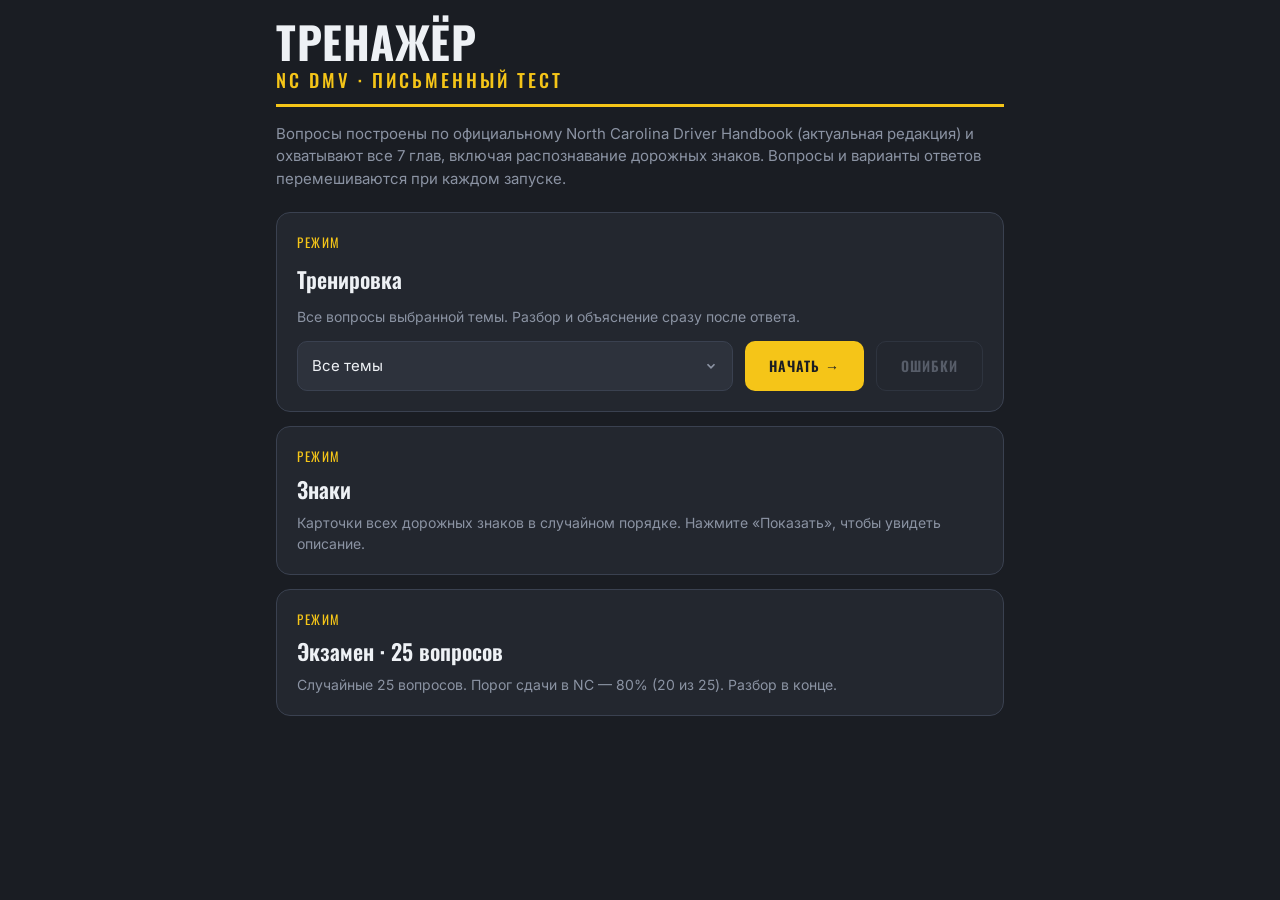
==== index.html @ b845ef82 "Fix" ====
<!DOCTYPE html>
<html lang="ru">
<head>
<meta charset="UTF-8">
<meta name="viewport" content="width=device-width, initial-scale=1.0">
<title>NC DMV — Тренажёр письменного теста</title>
<link rel="preconnect" href="https://fonts.googleapis.com">
<link rel="preconnect" href="https://fonts.gstatic.com" crossorigin>
<link href="https://fonts.googleapis.com/css2?family=Oswald:wght@400;500;600;700&family=Inter:wght@400;500;600;700&display=swap" rel="stylesheet">
<style>
  :root{
    --asphalt:#1a1d23;
    --asphalt-2:#23272f;
    --asphalt-3:#2d323c;
    --line:#3a4150;
    --yellow:#f5c518;
    --yellow-deep:#d9a800;
    --whiteline:#eef1f5;
    --green:#22d39b;        /* изумрудно-мятный */
    --green-dim:#0f3f37;
    --red:#ff5470;          /* коралл / малиновый */
    --red-dim:#56182f;
    --blue:#3f7bff;
    --muted:#8b93a3;
  }
  *{box-sizing:border-box;margin:0;padding:0}
  html,body{background:var(--asphalt);color:var(--whiteline);font-family:'Inter',system-ui,sans-serif;-webkit-font-smoothing:antialiased}
  body{min-height:100vh;line-height:1.5}
  .wrap{max-width:760px;margin:0 auto;padding:20px 16px 64px}

  /* ---- header / road line ---- */
  .road-wrap{position:relative;margin:18px 0 28px;padding-top:26px}
  .road{position:relative;height:10px;border-radius:2px;background:var(--asphalt-3);overflow:hidden}
  .road::before{content:"";position:absolute;top:50%;left:0;right:0;height:3px;transform:translateY(-50%);
    background:repeating-linear-gradient(90deg,var(--yellow) 0 22px,transparent 22px 40px);opacity:.35}
  .road .fill{position:absolute;top:0;bottom:0;left:0;width:0;background:linear-gradient(90deg,var(--yellow-deep),var(--yellow));
    box-shadow:0 0 14px rgba(245,197,24,.45);transition:width .8s ease}
  .car{position:absolute;left:0;bottom:1px;width:52px;transform:translateX(-50%);transition:left .8s ease;pointer-events:none;z-index:2}
  .smoke{position:absolute;bottom:2px;width:9px;height:9px;border-radius:50%;pointer-events:none;z-index:1;
    background:radial-gradient(circle,rgba(206,210,216,.75),rgba(206,210,216,0) 70%)}
  @keyframes smokePuff{
    0%{opacity:0;transform:translate(-50%,0) scale(.3)}
    25%{opacity:.5}
    100%{opacity:0;transform:translate(-150%,-12px) scale(1.7)}
  }
  .car svg{display:block;width:100%;height:auto;animation:carBob 1.3s ease-in-out infinite}
  @keyframes carBob{0%,100%{transform:translateY(0)}50%{transform:translateY(-1.5px)}}
  @media (prefers-reduced-motion:reduce){ .car svg{animation:none} }

  h1{font-family:'Oswald',sans-serif;font-weight:700;font-size:clamp(28px,7vw,44px);line-height:1.02;letter-spacing:.5px;text-transform:uppercase}
  h1 .sub{display:block;font-size:.42em;font-weight:500;letter-spacing:3px;color:var(--yellow);margin-top:6px}
  .titlebar{border-bottom:3px solid var(--yellow);border-image:repeating-linear-gradient(90deg,var(--yellow) 0 1px,var(--yellow) 0 100%) 1;padding-bottom:14px}
  .dbl{height:4px;width:100%;margin-top:5px;background:
     linear-gradient(var(--yellow),var(--yellow)) top/100% 1px no-repeat,
     linear-gradient(var(--yellow),var(--yellow)) bottom/100% 1px no-repeat;}

  .lede{color:var(--muted);font-size:15px;margin:16px 0 6px}

  /* ---- cards / buttons ---- */
  .card{background:var(--asphalt-2);border:1px solid var(--line);border-radius:14px;padding:20px}
  .modes{display:grid;grid-template-columns:minmax(0,1fr);gap:14px;margin-top:22px}
  .mode{cursor:pointer;text-align:left;background:var(--asphalt-2);border:1px solid var(--line);border-radius:14px;padding:20px;
    transition:border-color .15s,transform .15s,box-shadow .15s;color:inherit;font:inherit;display:flex;flex-direction:column;gap:6px}
  .mode:hover{border-color:var(--yellow)}
  button.mode:hover{transform:translateY(-2px);box-shadow:0 8px 24px rgba(0,0,0,.25)}
  .mode:active{transform:translateY(1px)}
  button.mode:active{transform:translateY(0)}
  .mode .tag{font-family:'Oswald',sans-serif;text-transform:uppercase;letter-spacing:1.5px;font-size:13px;color:var(--yellow)}
  .mode .name{font-family:'Oswald',sans-serif;font-size:22px;font-weight:600}
  .mode .desc{color:var(--muted);font-size:14px}

  /* practice card holds the theme selector + explicit start button */
  .mode--practice{cursor:default;gap:10px}
  .mode--practice:hover{border-color:var(--line)}
  .mode--practice:focus-within{border-color:var(--yellow)}
  .practice-row{display:flex;gap:12px;align-items:stretch;margin-top:4px;flex-wrap:wrap}
  .practice-row select{flex:1 1 180px;width:auto;min-width:0}
  .mode-start{flex:none;white-space:nowrap;cursor:pointer;
    background:var(--yellow);color:var(--asphalt);border:none;border-radius:10px;
    padding:12px 24px;font-family:'Oswald',sans-serif;font-weight:600;
    text-transform:uppercase;letter-spacing:1px;font-size:14px;
    transition:filter .15s,transform .1s,background .18s,border-color .18s,color .18s}
  .mode-start:hover{filter:brightness(1.06)}
  .mode-start:active{transform:translateY(1px)}
  .mode-mistakes{background:transparent;color:var(--whiteline);border:1px solid var(--line)}
  .mode-mistakes:hover{filter:none;border-color:var(--whiteline);color:var(--whiteline)}
  .mode-mistakes:disabled{opacity:.5;cursor:not-allowed;border-color:var(--line);color:var(--muted)}
  .mode-mistakes:disabled:hover{border-color:var(--line);color:var(--muted)}
  @media (max-width:430px){
    .practice-row select{flex:1 1 100%}
    .practice-row .mode-start{flex:1 1 calc(50% - 6px);text-align:center;padding-left:8px;padding-right:8px}
  }

  .field{margin-top:20px}
  .field label{display:block;font-size:13px;text-transform:uppercase;letter-spacing:1.5px;color:var(--muted);margin-bottom:8px;font-family:'Oswald',sans-serif}
  select{width:100%;background:var(--asphalt-3);color:var(--whiteline);border:1px solid var(--line);border-radius:10px;
    padding:13px 14px;font:inherit;font-size:15px;appearance:none;
    background-image:url("data:image/svg+xml;utf8,<svg xmlns='http://www.w3.org/2000/svg' width='14' height='14' viewBox='0 0 24 24' fill='none' stroke='%238b93a3' stroke-width='3'><path d='M6 9l6 6 6-6'/></svg>");
    background-repeat:no-repeat;background-position:right 14px center;transition:border-color .15s,background-color .15s}
  select:hover{border-color:var(--muted)}
  select:focus{outline:none;border-color:var(--yellow)}

  .meta{display:flex;justify-content:space-between;align-items:center;gap:12px;margin-bottom:14px;flex-wrap:wrap}
  .pill{font-family:'Oswald',sans-serif;text-transform:uppercase;letter-spacing:1.2px;font-size:12px;padding:5px 11px;border-radius:999px;
    background:rgba(63,123,255,.14);color:var(--blue);border:1px solid rgba(63,123,255,.35);white-space:nowrap}
  .counter{font-family:'Oswald',sans-serif;font-size:14px;color:var(--muted);letter-spacing:1px}
  .counter b{color:var(--whiteline)}

  .qtext{font-size:19px;font-weight:600;line-height:1.4;margin:6px 0 18px}

  /* ---- sign image ---- */
  .qsign{justify-content:center;align-items:center;margin:0 0 18px;min-height:200px}
  .qsign svg{width:160px;height:160px;display:block}
  .qsign img{max-width:230px;max-height:200px;width:auto;height:auto;display:block}
  .signfail{color:var(--muted);font-size:14px;text-align:center;padding:10px 6px}

  .opts{display:grid;gap:11px}
  .opt{cursor:pointer;text-align:left;background:var(--asphalt-3);border:1px solid var(--line);border-radius:11px;
    padding:14px 15px;font:inherit;font-size:15.5px;color:var(--whiteline);display:flex;gap:13px;align-items:flex-start;
    transition:border-color .15s,background .15s,color .15s,transform .12s,box-shadow .2s;animation:optIn .3s ease both}
  .opt:hover:not(:disabled){border-color:var(--yellow);transform:translateY(-1px)}
  .opt:active:not(:disabled){transform:translateY(0) scale(.995)}
  .opt:disabled{cursor:default}
  .opt .key{flex:0 0 26px;height:26px;border-radius:7px;background:var(--asphalt-2);border:1px solid var(--line);
    display:grid;place-items:center;font-family:'Oswald',sans-serif;font-weight:600;font-size:14px;color:var(--muted);
    transition:background .15s,border-color .15s,color .15s}
  .opt.correct{background:var(--green-dim);border-color:var(--green)}
  .opt.correct .key{background:var(--green);border-color:var(--green);color:#04261c}
  .opt.wrong{background:var(--red-dim);border-color:var(--red)}
  .opt.wrong .key{background:var(--red);border-color:var(--red);color:#3a0a18}

  .exp{margin-top:16px;border-left:3px solid var(--blue);background:var(--asphalt-3);
    border-radius:0 10px 10px 0;padding:13px 15px;font-size:14.5px;color:#d8dde6;display:none}
  .exp.show{display:block;animation:expIn .3s ease both}
  .exp .v{font-family:'Oswald',sans-serif;text-transform:uppercase;letter-spacing:1.5px;font-size:12px;color:var(--blue);margin-bottom:5px}

  .row{display:flex;gap:12px;margin-top:20px;align-items:center;flex-wrap:wrap}
  .btn{cursor:pointer;font:inherit;font-family:'Oswald',sans-serif;text-transform:uppercase;letter-spacing:1.2px;font-weight:600;
    font-size:15px;border-radius:11px;padding:13px 24px;border:1px solid transparent;
    transition:transform .1s,filter .12s,background .18s,border-color .18s,color .18s}
  .btn:active{transform:translateY(1px)}
  .btn-primary{background:var(--yellow);color:#1a1308;box-shadow:0 0 0 0 rgba(245,197,24,.5)}
  .btn-primary:hover{filter:brightness(1.06)}
  .btn-ghost{background:transparent;color:var(--muted);border-color:var(--line)}
  .btn-ghost:hover{color:var(--whiteline);border-color:var(--muted)}
  .btn[disabled]{opacity:.4;cursor:default}
  #back .back-icon{display:none}
  @media (max-width:400px){
    #back .back-text{display:none}
    #back .back-icon{display:block}
    #back{width:46px;padding-left:0;padding-right:0;display:flex;align-items:center;justify-content:center}
  }
  .spacer{flex:1}

  /* ---- resume modal ---- */
  .modal{position:fixed;inset:0;z-index:300;display:flex;align-items:center;justify-content:center;padding:20px;
    background:rgba(10,12,16,.55);backdrop-filter:blur(5px);-webkit-backdrop-filter:blur(5px)}
  .modal.hide{display:none}
  .modal-card{background:var(--asphalt-2);border:1px solid var(--line);border-radius:16px;padding:24px;
    max-width:380px;width:100%;box-shadow:0 20px 60px rgba(0,0,0,.5)}
  .modal-tag{font-family:'Oswald',sans-serif;text-transform:uppercase;letter-spacing:1.5px;font-size:12px;color:var(--yellow);margin-bottom:8px}
  .modal-title{font-family:'Oswald',sans-serif;font-size:22px;font-weight:600;margin-bottom:8px}
  .modal-text{color:var(--muted);font-size:14.5px;line-height:1.5;margin-bottom:20px}
  .modal-actions{display:flex;gap:12px;flex-wrap:wrap}
  .modal-actions .btn{flex:1 1 130px;justify-content:center;text-align:center}
  @keyframes modalOverlayIn{from{opacity:0}to{opacity:1}}
  @keyframes modalOverlayOut{from{opacity:1}to{opacity:0}}
  @keyframes modalCardIn{from{opacity:0;transform:translateY(14px) scale(.95)}to{opacity:1;transform:none}}
  @keyframes modalCardOut{from{opacity:1;transform:none}to{opacity:0;transform:translateY(8px) scale(.97)}}
  .modal:not(.hide){animation:modalOverlayIn .2s ease both}
  .modal:not(.hide) .modal-card{animation:modalCardIn .28s cubic-bezier(.2,1.35,.4,1) both}
  .modal.closing{animation:modalOverlayOut .18s ease forwards}
  .modal.closing .modal-card{animation:modalCardOut .18s ease forwards}
  @media (prefers-reduced-motion:reduce){
    .modal:not(.hide),.modal:not(.hide) .modal-card,.modal.closing,.modal.closing .modal-card{animation:none}
  }

  /* ---- микроанимации взаимодействия ---- */
  @keyframes qIn{from{opacity:0;transform:translateY(10px)}to{opacity:1;transform:none}}
  @keyframes optIn{from{opacity:0;transform:translateY(7px)}to{opacity:1;transform:none}}
  @keyframes optPick{
    0%{box-shadow:inset 0 0 0 0 rgba(245,197,24,0)}
    45%{box-shadow:inset 0 0 20px 0 rgba(245,197,24,.5)}
    100%{box-shadow:inset 0 0 0 0 rgba(245,197,24,0)}
  }
  @keyframes optCorrect{
    0%{box-shadow:inset 0 0 0 0 rgba(46,231,178,0)}
    45%{box-shadow:inset 0 0 20px 0 rgba(46,231,178,.55)}
    100%{box-shadow:inset 0 0 0 0 rgba(46,231,178,0)}
  }
  @keyframes optWrong{
    0%{box-shadow:inset 0 0 0 0 rgba(255,90,116,0)}
    45%{box-shadow:inset 0 0 20px 0 rgba(255,90,116,.5)}
    100%{box-shadow:inset 0 0 0 0 rgba(255,90,116,0)}
  }
  @keyframes expIn{from{opacity:0;transform:translateY(8px)}to{opacity:1;transform:none}}
  @keyframes countPop{0%{transform:scale(1)}40%{transform:scale(1.4);color:var(--green)}100%{transform:scale(1)}}
  @keyframes screenIn{from{opacity:0}to{opacity:1}}
  .anim-in{animation:qIn .34s cubic-bezier(.2,.7,.3,1) both}
  .screen-in{animation:screenIn .28s ease both}
  #qok{display:inline-block;transition:color .2s}
  .qok-pop{animation:countPop .45s ease}
  @media (prefers-reduced-motion:reduce){
    .anim-in,.screen-in,.opt,.exp.show,.qok-pop{animation:none!important}
  }

  /* ---- фиксированная нижняя панель кнопок (матовое стекло) ---- */
  #quiz{padding-bottom:96px}
  .actionbar{position:fixed;left:0;right:0;bottom:0;z-index:50;pointer-events:none;
    padding:0 16px calc(14px + env(safe-area-inset-bottom))}
  .actionbar-inner{max-width:728px;margin:0 auto;display:flex;align-items:center;gap:12px;
    pointer-events:auto;background:rgba(35,39,47,.55);
    -webkit-backdrop-filter:blur(22px);backdrop-filter:blur(22px);
    border:1px solid var(--line);border-radius:16px;
    box-shadow:0 12px 32px rgba(0,0,0,.55);padding:16px 20px}

  /* ---- results ---- */
  .score-wrap{text-align:center;padding:10px 0 4px}
  .score{font-family:'Oswald',sans-serif;font-weight:700;font-size:64px;line-height:1}
  .score small{font-size:.42em;color:var(--muted)}
  .verdict{font-family:'Oswald',sans-serif;text-transform:uppercase;letter-spacing:2px;font-size:18px;margin-top:8px}
  .verdict.pass{color:var(--green)}
  .verdict.fail{color:var(--red)}
  .bars{margin-top:26px;display:grid;gap:9px}
  .bar{display:grid;grid-template-columns:1fr auto;gap:8px;align-items:center}
  .bar .lbl{font-size:13.5px;color:#cdd3dc}
  .bar .track{grid-column:1/-1;height:7px;border-radius:4px;background:var(--asphalt-3);overflow:hidden}
  .bar .track > span{display:block;height:100%;background:var(--yellow)}
  .bar .num{font-family:'Oswald',sans-serif;font-size:13px;color:var(--muted)}

  .hide{display:none!important}
  .footnote{color:var(--muted);font-size:12.5px;margin-top:26px;text-align:center;line-height:1.6}
  ::selection{background:var(--yellow);color:#1a1308}

  /* ---- результат: кнопки 50/50 + разбор + фильтры ---- */
  .actions2{display:flex;gap:12px;margin-top:22px}
  .actions2 .btn{flex:1;justify-content:center;text-align:center;padding-left:10px;padding-right:10px}
  .review{margin-top:24px}
  .rfilters{display:flex;gap:8px;margin-bottom:14px;flex-wrap:wrap}
  .rfilter{cursor:pointer;font:inherit;font-family:'Oswald',sans-serif;text-transform:uppercase;letter-spacing:1px;font-size:13px;
    padding:8px 14px;border-radius:999px;border:1px solid var(--line);background:var(--asphalt-3);color:var(--muted);transition:background .12s,color .12s}
  .rfilter.active{background:var(--yellow);color:#1a1308;border-color:var(--yellow)}
  .rlist{display:grid;gap:10px}
  .ritem{background:var(--asphalt-3);border:1px solid var(--line);border-left-width:4px;border-radius:10px;padding:12px 14px}
  .ritem.ok{border-left-color:var(--green)}
  .ritem.no{border-left-color:var(--red)}
  .ritem .rq{font-size:14.5px;font-weight:600;line-height:1.4;margin-bottom:9px;display:flex;gap:10px;align-items:flex-start}
  .ritem .rq img{width:48px;height:48px;object-fit:contain;flex:0 0 auto;background:#fff;border-radius:6px;padding:3px}
  .ritem .ra{font-size:14px;line-height:1.4;display:flex;gap:7px;margin-top:3px}
  .ritem .ra .t2{flex:0 0 auto;color:var(--muted)}
  .ritem .ra.youok span:last-child{color:var(--green)}
  .ritem .ra.youno span:last-child{color:var(--red)}
  .ritem .ra.right span:last-child{color:var(--green)}

  /* ---- полноэкранный оверлей-анимация ---- */
  .celebrate{position:fixed;inset:0;z-index:200;display:flex;flex-direction:column;align-items:center;justify-content:center;
    text-align:center;padding:24px;overflow:hidden;background:rgba(16,18,22,.88);-webkit-backdrop-filter:blur(7px);backdrop-filter:blur(7px)}
  .celebrate .cemoji{font-size:80px;line-height:1;animation:cpop .6s cubic-bezier(.2,1.5,.4,1) both}
  .celebrate .ctitle{font-family:'Oswald',sans-serif;text-transform:uppercase;letter-spacing:1.5px;font-size:clamp(26px,7vw,38px);font-weight:700;margin-top:14px;animation:crise .5s .12s both}
  .celebrate .csub{color:#cdd3dc;font-size:16px;line-height:1.5;margin-top:10px;max-width:440px;animation:crise .5s .22s both}
  .celebrate .chint{color:var(--muted);font-size:12.5px;text-transform:uppercase;letter-spacing:1.5px;margin-top:26px;animation:crise .5s .42s both}
  .celebrate.win .ctitle{color:var(--green)}
  .celebrate.try .ctitle{color:var(--yellow)}
  .celebrate.fade{animation:cefade .45s forwards}
  .celebrate .cwrap{position:relative;z-index:1;display:flex;flex-direction:column;align-items:center}
  .confetti{position:absolute;top:-14px;width:9px;height:14px;border-radius:1px;will-change:transform;animation:confall linear infinite;z-index:0}
  @keyframes cpop{from{transform:scale(.3);opacity:0}to{transform:scale(1);opacity:1}}
  @keyframes crise{from{transform:translateY(14px);opacity:0}to{transform:translateY(0);opacity:1}}
  @keyframes cefade{to{opacity:0;visibility:hidden}}
  @keyframes confall{to{transform:translateY(110vh) rotate(680deg)}}

  /* тач-устройства: hover «залипает» после тапа — отключаем hover-эффекты, оставляем active/feedback */
  @media (hover:none){
    .mode:hover{border-color:var(--line)}
    button.mode:hover{transform:none;box-shadow:none}
    .mode-start:hover{filter:none}
    .mode-mistakes:hover{filter:none;border-color:var(--line);color:var(--whiteline)}
    .opt:hover:not(:disabled){border-color:var(--line);transform:none}
    .btn-primary:hover{filter:none}
    .btn-ghost:hover{color:var(--muted);border-color:var(--line)}
    select:hover{border-color:var(--line)}
  }
</style>
</head>
<body>
<div class="wrap">

  <!-- START -->
  <section id="start">
    <div class="titlebar">
      <h1>Тренажёр<span class="sub">NC DMV · письменный тест</span></h1>
    </div>
    <p class="lede">Вопросы построены по официальному North Carolina Driver Handbook (актуальная редакция) и охватывают все 7 глав, включая распознавание дорожных знаков. Вопросы и варианты ответов перемешиваются при каждом запуске.</p>

    <div class="modes">
      <div class="mode mode--practice">
        <span class="tag">Режим</span>
        <span class="name">Тренировка</span>
        <span class="desc">Все вопросы выбранной темы. Разбор и объяснение сразу после ответа.</span>
        <div class="practice-row">
          <select id="cat"><option value="__all">Все темы</option></select>
          <button class="mode-start" data-mode="practice">Начать →</button>
          <button class="mode-start mode-mistakes" id="mistakesBtn" type="button"
            title="Тренировка только по вопросам выбранной темы, в которых вы ранее ошиблись">Ошибки</button>
        </div>
      </div>
      <button class="mode" data-mode="flash">
        <span class="tag">Режим</span>
        <span class="name">Знаки</span>
        <span class="desc">Карточки всех дорожных знаков в случайном порядке. Нажмите «Показать», чтобы увидеть описание.</span>
      </button>
      <button class="mode" data-mode="exam">
        <span class="tag">Режим</span>
        <span class="name">Экзамен · 25 вопросов</span>
        <span class="desc">Случайные 25 вопросов. Порог сдачи в NC — 80% (20 из 25). Разбор в конце.</span>
      </button>
    </div>
  </section>

  <!-- QUIZ -->
  <section id="quiz" class="hide">
    <div class="road-wrap">
      <div class="road"><div class="fill" id="fill"></div></div>
      <div class="car" id="car" aria-hidden="true">
        <svg viewBox="4 31 92 38" xmlns="http://www.w3.org/2000/svg">
          <path fill="#15161a" d="M69.3,59.3c0,4.1,3.4,7.5,7.5,7.5s7.5-3.4,7.5-7.5s-3.4-7.5-7.5-7.5S69.3,55.2,69.3,59.3z"/>
          <path fill="#15161a" d="M13.3,59.3c0,4.1,3.4,7.5,7.5,7.5s7.5-3.4,7.5-7.5s-3.4-7.5-7.5-7.5S13.3,55.2,13.3,59.3z"/>
          <path fill="#15161a" d="M30.6,61.2c0,0.3-0.1,0.7-0.2,1l37.3,1.1c-0.2-0.3-0.3-0.7-0.4-1L30.6,61.2z"/>
          <path fill="#f5f7fa" d="M8.6,58.8C8.7,59.5,9.3,60,10,60h1c0,0,0-0.1,0-0.2c0-0.5,0-0.9,0.1-1.3c0.1-0.5,0.2-1,0.3-1.5c1.2-4.2,5-7.3,9.6-7.3  c4.8,0,8.8,3.3,9.8,7.8c0.1,0.5,0.2,1,0.2,1.5c0,0.2,0,0.5,0,0.7c0,0.3,0,0.5,0,0.8l36.2,1C67.1,61,67,60.5,67,60c0-0.2,0-0.3,0-0.4  c0-0.3,0.1-0.7,0.1-1.1c0.5-5,4.8-8.9,9.9-8.9c5.4,0,9.7,4.1,10,9.4c0,0.2,0,0.4,0,0.6c0,0.3,0,0.6,0,0.9c-0.1,0.5-0.2,1-0.3,1.5  l2.8,0.1l0,0c0.6,0,1.2-0.4,1.4-1c0.9-2.7,1.2-5.6,1.1-6.2c-0.1-0.4-0.3-0.8-0.7-1c-0.5-0.4-0.8-0.7-0.9-0.8  c0.2-1.3-0.3-2.6-1.2-3.8c-2.8-3.3-9.8-5.3-20.9-5.8c-1.7-1.9-7.5-8.3-10.3-9.3c-2.5-0.8-31.5-1.5-38.4-0.6c-0.7,0-1.3,0.7-1.3,1.4  c0,0.2,0.1,0.5,0.2,0.7c-1.3,1.1-3.1,2.9-4.6,6.1c-0.5,0.1-1,0.5-1.5,1c-1.6,1.7-2.6,5.2-2.6,7.8C7.5,52,7.5,54.1,8.6,58.8z   M13.6,43.6c0.2,0,0.4,0.2,0.3,0.7c-0.3,0.9-0.9,3.6-1.2,4.4c-0.2,0.6-0.6,0.9-1,0.9c-0.1,0-0.2,0-0.3-0.1c-0.5-0.4-0.3-1.9,0-2.9  c0.2-1,0.7-2.2,1.3-2.7C13,43.8,13.3,43.7,13.6,43.6z M38.7,35.7l16.7,0.2l0.6,0.7l6.7,8.1l-23.6-1L38.8,36L38.7,35.7z M38.6,46  l3.9,0.2c0.6,0,1,0.4,1,1s-0.5,1-1,1l0,0L38.6,48c-0.6,0-1-0.4-1-1S38.1,46,38.6,46z M84.6,49.4c-0.5-0.8-0.8-1.5-0.8-2  c0-0.1,0-0.3,0.1-0.4c0.5-0.5,1.9,0.1,3.2,1.5c1.2,1.2,1.8,2.7,1.6,3.4c0,0.1,0,0.1-0.1,0.2c-0.2,0.3-0.8,0.2-1.4-0.2  S86,51,85.4,50.4C85.1,50.1,84.8,49.7,84.6,49.4z M18.7,42.8l3.9-6.7l0.4-0.6l12.8,0.2c0,0.1,0,0.2,0,0.3c0,1.8-0.1,5.8-0.1,7.6  L18.7,42.8z"/>
        </svg>
      </div>
    </div>
    <div class="card">
      <div class="meta">
        <span class="pill" id="qcat">—</span>
        <span class="counter"><span id="qlabel">Вопрос</span> <b id="qnum">1</b> / <span id="qtot">1</span><span id="okwrap"> · ✓ <b id="qok">0</b></span></span>
      </div>
      <div class="qtext" id="qtext">…</div>
      <div class="qsign" id="qsign" style="display:none"></div>
      <div class="opts" id="opts"></div>
      <div class="exp" id="exp"><div class="v">Пояснение</div><div id="exptext"></div></div>
    </div>
    <div class="actionbar">
      <div class="actionbar-inner">
        <button class="btn btn-ghost" id="quit">Выйти</button>
        <span class="spacer"></span>
        <button class="btn btn-ghost" id="back" style="display:none" aria-label="Назад"><span class="back-text">Назад</span><svg class="back-icon" viewBox="0 0 24 24" width="18" height="18" fill="none" stroke="currentColor" stroke-width="2.5" stroke-linecap="round" stroke-linejoin="round"><path d="M15 18l-6-6 6-6"/></svg></button>
        <button class="btn btn-primary" id="next" disabled>Далее</button>
      </div>
    </div>
  </section>

  <!-- RESULTS -->
  <section id="results" class="hide">
    <div class="titlebar"><h1>Результат<span class="sub">NC DMV · письменный тест</span></h1></div>
    <div class="card" style="margin-top:22px">
      <div class="score-wrap">
        <div class="score"><span id="rPct">0</span><small id="rPctUnit">%</small></div>
        <div class="verdict" id="rVerdict">—</div>
        <p class="lede" id="rLine" style="margin-top:10px"></p>
      </div>
      <div class="bars" id="rBars"></div>
      <div class="actions2">
        <button class="btn btn-primary" id="again">Пройти снова</button>
        <button class="btn btn-ghost" id="home">На главную</button>
      </div>
      <div class="review" id="review">
        <div class="rfilters" id="rfilters">
          <button class="rfilter active" data-f="all">Все</button>
          <button class="rfilter" data-f="correct">Правильные</button>
          <button class="rfilter" data-f="wrong">Не правильные</button>
        </div>
        <div class="rlist" id="rlist"></div>
      </div>
    </div>
    <p class="footnote">Тренажёр носит учебный характер и не заменяет официальный handbook. Сверяйтесь с актуальной версией на MyNCDMV.gov — законы и сборы могут меняться.</p>
  </section>

</div>

<div id="celebrate" class="celebrate hide" aria-hidden="true"></div>

<div id="resumeModal" class="modal hide" role="dialog" aria-modal="true" aria-labelledby="resumeTitle">
  <div class="modal-card">
    <div class="modal-tag">Незавершённая сессия</div>
    <h3 class="modal-title" id="resumeTitle">Продолжить?</h3>
    <p class="modal-text" id="resumeText"></p>
    <div class="modal-actions">
      <button class="btn btn-primary" id="resumeContinue" type="button">Продолжить</button>
      <button class="btn btn-ghost" id="resumeRestart" type="button">Заново</button>
    </div>
  </div>
</div>

<script>
/* NC DMV practice questions. a = index of correct option (before shuffle). */
const QUESTIONS = [
{cat:`Лицензии и пермиты`, q:`С какого возраста в Северной Каролине можно получить обычное учебное разрешение (learner permit)?`,
opts:[`С 16 лет`,`С 18 лет и старше`,`С 15 лет`,`С 21 года`], a:1,
exp:`Обычное учебное разрешение (learner permit) доступно лицам 18 лет и старше. Для подростков 15–18 действует отдельная система ступенчатого лицензирования (Graduated Licensing).`},

{cat:`Лицензии и пермиты`, q:`Какие тесты требуются для получения учебного разрешения (learner permit)?`,
opts:[`Только дорожный экзамен`,`Зрение, дорожные знаки и знание законов`,`Только зрение`,`Зрение и дорожный экзамен`], a:1,
exp:`Для учебного разрешения (learner permit) сдают зрение, знаки и знание законов о ТС. Дорожный экзамен (on-road) для пермита не требуется.`},

{cat:`Лицензии и пермиты`, q:`Кто должен находиться в машине с владельцем учебного разрешения (learner permit) во время движения?`,
opts:[`Любой пассажир старше 18`,`Лицензированный водитель, сидящий рядом с владельцем пермита`,`Никто не обязан`,`Сотрудник Отдела транспортных средств (DMV)`], a:1,
exp:`Рядом с владельцем пермита обязан сидеть человек, имеющий действующие права на управление данным типом ТС.`},

{cat:`Лицензии и пермиты`, q:`Какие тесты сдают для первой лицензии (original driver license)?`,
opts:[`Только знание законов`,`Зрение, знание законов, дорожные знаки и навыки вождения`,`Только зрение и знаки`,`Зрение и навыки вождения`], a:1,
exp:`Для первой лицензии проверяют зрение, знание законов, распознавание знаков и навыки вождения (on-road test).`},

{cat:`Лицензии и пермиты`, q:`Когда сдают дорожный экзамен (on-the-road test) относительно остальных тестов?`,
opts:[`Первым делом`,`После того как сданы все остальные тесты`,`В любой удобный момент`,`Только при продлении`], a:1,
exp:`Дорожный экзамен сдают только после успешного прохождения всех остальных тестов.`},

{cat:`Лицензии и пермиты`, q:`Сколько действует мотоциклетное учебное разрешение (motorcycle learner permit)?`,
opts:[`6 месяцев без продления`,`12 месяцев с возможностью продления на 6 месяцев`,`2 года`,`Бессрочно`], a:1,
exp:`Мотоциклетный учебный пермит действует 12 месяцев и может быть продлён один раз на 6 месяцев.`},

{cat:`Лицензии и пермиты`, q:`Можно ли возить пассажира с мотоциклетным учебным разрешением (motorcycle learner permit)?`,
opts:[`Да, одного`,`Нет, перевозка пассажиров запрещена`,`Да, если он в шлеме`,`Только взрослого`], a:1,
exp:`Мотоциклетный учебный пермит разрешает управление мотоциклом без пассажиров.`},

{cat:`Лицензии и пермиты`, q:`Каждый из тестов на лицензию...`,
opts:[`сдаётся одной общей попыткой`,`сдаётся отдельно`,`можно пропустить при наличии диплома`,`объединён в один экзамен`], a:1,
exp:`Каждый тест на права сдаётся отдельно.`},

{cat:`Лицензии и пермиты`, q:`Что произойдёт, если вам предписаны корректирующие линзы, а вы ведёте машину без них?`,
opts:[`Ничего, это рекомендация`,`Наказание такое же, как за вождение без прав`,`Только устное предупреждение`,`Штраф $25`], a:1,
exp:`Если в правах стоит ограничение на корректирующие линзы, вождение без них наказывается так же, как вождение без прав.`},

{cat:`Лицензии и пермиты`, q:`Какой класс прав нужен большинству водителей для личного авто и небольших грузовиков?`,
opts:[`класс A (Class A)`,`класс B (Class B)`,`класс C (Class C)`,`коммерческие права класса C (CDL Class C)`], a:2,
exp:`Большинству достаточно обычной лицензии класса C (Class C) — для личных автомобилей и небольших грузовиков.`},

{cat:`Лицензии и пермиты`, q:`По обычному классу C (Class C): с какого возраста можно управлять связкой «ТС + буксируемый прицеп» (суммарная полная разрешённая масса (GVWR) < 26 001 фунта)?`,
opts:[`16 лет`,`17 лет`,`18 лет`,`21 год`], a:2,
exp:`Класс C (Class C) покрывает одиночное некоммерческое ТС с полной разрешённой массой (GVWR) < 26 001 фунта, а также связку с буксируемым прицепом (суммарная полная разрешённая масса (GVWR) < 26 001) — но управление такой связкой разрешено водителю 18 лет и старше. Одиночным ТС по классу C (Class C) ездят и провизорные водители 16–17 лет.`},

{cat:`Лицензии и пермиты`, q:`В каком ТС нужно сдавать дорожный экзамен на навыки?`,
opts:[`В любом доступном`,`В ТС, представляющем класс желаемой лицензии`,`Только в учебном авто Отдела транспортных средств (DMV)`,`В арендованном грузовике`], a:1,
exp:`Экзамен на навыки сдаётся в ТС, соответствующем классу желаемой лицензии.`},

{cat:`Лицензии и пермиты`, q:`Нужны ли коммерческие водительские права (CDL) для управления пожарной/спасательной техникой или военной техникой?`,
opts:[`Да, всегда`,`Нет, но требуется обычная лицензия соответствующего класса`,`Да, только класс A (Class A)`,`Нет, права вообще не нужны`], a:1,
exp:`Коммерческие водительские права (CDL) не нужны для рекреационной (recreational), военной, пожарной/спасательной техники и некоторых фермерских ТС, но обычная лицензия нужного класса требуется всегда.`},

{cat:`Лицензии и пермиты`, q:`Какие требования к водителю школьного автобуса?`,
opts:[`18 лет, 6 месяцев опыта, коммерческие водительские права (CDL) класса B или C с эндорсментами «S» и «P» и сертификат`,`16 лет и обычная лицензия`,`21 год и любые коммерческие водительские права (CDL)`,`Только эндорсмент «P»`], a:0,
exp:`Водитель школьного автобуса: не моложе 18 лет, минимум 6 месяцев опыта, коммерческие водительские права (CDL) класса B или C с эндорсментами «S» (школьный автобус, school bus) и «P» (пассажиры, passenger) плюс сертификат водителя школьного автобуса (School Bus Driver's Certificate).`},

{cat:`Лицензии и пермиты`, q:`Что нужно для управления мотоциклом на дорогах общего пользования?`,
opts:[`Любая лицензия`,`Обычная/коммерческая лицензия с мотоэндорсментом либо мотоциклетный пермит`,`Только сертификат курсов`,`Ничего, если есть шлем`], a:1,
exp:`Нужна обычная или коммерческая лицензия с эндорсментом «мотоцикл» либо мотоциклетное учебное разрешение (motorcycle learner permit).`},

{cat:`Лицензии и пермиты`, q:`С первого ограниченного учебного разрешения (Limited Learner Permit), уровень 1 (Level 1) в первые 6 месяцев разрешено ездить...`,
opts:[`в любое время без надзора`,`с 5:00 до 21:00 в сопровождении сопровождающего водителя (supervising driver)`,`только днём в одиночку`,`с 9:00 до 17:00 без надзора`], a:1,
exp:`Первые 6 месяцев уровень 1 (Level 1) разрешает движение с 5:00 до 21:00 только в сопровождении сопровождающего водителя (supervising driver).`},

{cat:`Лицензии и пермиты`, q:`Сколько часов вождения нужно отметить в журнал вождения (Driving Log) на уровне 1 (Level 1, Limited Learner Permit)?`,
opts:[`12 часов`,`30 часов`,`минимум 60 часов`,`минимум 100 часов`], a:2,
exp:`На уровне 1 (Level 1) в журнале нужно отметить минимум 60 часов вождения.`},

{cat:`Лицензии и пермиты`, q:`Сколько нужно держать пермит уровня 1 (Level 1) до подачи на ограниченную провизорную лицензию (Limited Provisional), уровень 2 (Level 2)?`,
opts:[`3 месяца`,`6 месяцев`,`9 месяцев`,`12 месяцев`], a:2,
exp:`Уровень 1 (Level 1) нужно держать 9 месяцев до подачи на ограниченную провизорную лицензию (Limited Provisional License).`},

{cat:`Лицензии и пермиты`, q:`В каком возрасте можно получить уровень 2 (Level 2, Limited Provisional License)?`,
opts:[`15–17`,`не моложе 16, но младше 18`,`18–20`,`16–21`], a:1,
exp:`Уровень 2 (Level 2) доступен водителям не моложе 16 и младше 18 лет.`},

{cat:`Лицензии и пермиты`, q:`Без надзора по уровню 2 (Level 2, Limited Provisional) можно ездить...`,
opts:[`в любое время`,`с 5:00 до 21:00 (и в любое время по пути на/с работы или дежурства добровольцем)`,`только ночью`,`только по выходным`], a:1,
exp:`Уровень 2 (Level 2) без надзора: с 5:00 до 21:00, а также в любое время по пути прямо на/с работы или дежурства добровольцем в пожарной/спасательной/скорой помощи (EMS) службе.`},

{cat:`Лицензии и пермиты`, q:`Какое ограничение по пассажирам действует на уровне 2 (Level 2, Limited Provisional) при езде без надзора?`,
opts:[`Пассажиры полностью запрещены`,`Не более одного пассажира младше 21, не из того же домохозяйства (исключения — члены семьи и поездка прямо в/из школы)`,`Любое число пассажиров`,`Только пассажиры старше 25`], a:1,
exp:`На уровне 2 (Level 2) без надзора допускается не более одного пассажира младше 21, не являющегося членом того же домохозяйства. Ограничения «младше 21» нет, если все пассажиры — члены семьи водителя; также можно везти одного ученика младше 21 прямо в/из школы.`},

{cat:`Лицензии и пермиты`, q:`Сколько нужно держать уровень 2 (Level 2) до подачи на полную провизорную лицензию (Full Provisional), уровень 3 (Level 3)?`,
opts:[`3 месяца`,`минимум 6 месяцев`,`9 месяцев`,`12 месяцев`], a:1,
exp:`Уровень 2 (Level 2) нужно держать минимум 6 месяцев до подачи на полную провизорную лицензию (Full Provisional License).`},

{cat:`Лицензии и пермиты`, q:`Какие ограничения по времени и пассажирам действуют на уровне 3 (Level 3, Full Provisional)?`,
opts:[`Те же, что на уровне 1 (Level 1)`,`Ограничения уровней 1 и 2 (Level 1, Level 2) по времени, надзору и пассажирам не применяются`,`Запрет на ночные поездки`,`Только один пассажир`], a:1,
exp:`На уровне 3 (Level 3) ограничения уровней 1 и 2 (Level 1, Level 2) по времени, надзору и числу пассажиров не действуют (но запрет сотового для лиц младше 18 сохраняется).`},

{cat:`Лицензии и пермиты`, q:`Кто может быть сопровождающим водителем (supervising driver) для подростка?`,
opts:[`Любой совершеннолетний`,`Родитель/бабушка-дедушка/опекун или одобренное ими лицо с правами и стажем не менее 5 лет`,`Только инструктор автошколы`,`Любой со стажем 1 год`], a:1,
exp:`Сопровождающий водитель (supervising driver) — родитель, бабушка/дедушка, опекун или одобренное ими ответственное лицо, имеющее действующие права и стаж вождения не менее 5 лет.`},

{cat:`Лицензии и пермиты`, q:`Что грозит провизорному водителю (provisional licensee, младше 18) за вождение после употребления любого количества алкоголя или наркотиков?`,
opts:[`Предупреждение`,`Лишение прав на 1 год`,`Штраф $100`,`Курс безопасности`], a:1,
exp:`Для водителя младше 18 вождение после/во время употребления любого количества алкоголя или наркотиков ведёт к лишению прав на 1 год.`},

{cat:`Лицензии и пермиты`, q:`Сколько часов теории и практики включает обязательный курс вождения (driver education) для лиц младше 18?`,
opts:[`10 часов теории, 2 за рулём`,`30 часов теории и 6 часов за рулём`,`40 часов теории, 8 за рулём`,`20 часов теории, 5 за рулём`], a:1,
exp:`Курс вождения (driver education): не менее 30 часов теории в классе и 6 часов вождения.`},

{cat:`Лицензии и пермиты`, q:`Что происходит с правами ученика младше 18 при отстранении от школы более чем на 10 дней подряд?`,
opts:[`Ничего`,`Лишение прав на 12 месяцев или до получения сертификата права на вождение (Driving Eligibility Certificate)`,`Штраф`,`Понижение класса прав`], a:1,
exp:`«Теряешь контроль — теряешь права» (Lose Control/Lose Your License): отстранение более чем на 10 дней подряд ведёт к потере прав на 12 месяцев или до получения сертификата права на вождение (Driving Eligibility Certificate).`},

{cat:`Лицензии и пермиты`, q:`Сколько действует обычная лицензия для водителя 18–65 лет на момент выдачи?`,
opts:[`5 лет`,`8 лет`,`10 лет`,`До 70 лет`], a:1,
exp:`Для возраста 18–65 лет лицензия действует 8 лет; для 66 и старше — 5 лет. Истекает в день рождения.`},

{cat:`Лицензии и пермиты`, q:`Сколько действует обычная лицензия для водителя 66 лет и старше?`,
opts:[`3 года`,`5 лет`,`8 лет`,`Бессрочно`], a:1,
exp:`Для 66 лет и старше лицензия выдаётся на 5 лет.`},

{cat:`Лицензии и пермиты`, q:`За сколько дней до истечения можно продлить лицензию?`,
opts:[`За 30 дней`,`В течение 180 дней (6 месяцев) до истечения`,`За 1 год`,`Только после истечения`], a:1,
exp:`Лицензию можно продлить в течение 180 дней (до 6 месяцев) до даты истечения.`},

{cat:`Лицензии и пермиты`, q:`Сколько действует временный водительский сертификат (driving certificate), выдаваемый в офисе до получения новой лицензии?`,
opts:[`30 дней`,`60 дней`,`90 дней`,`1 год`], a:1,
exp:`Временный водительский сертификат (driving certificate) действует 60 дней — пока новая лицензия идёт по почте.`},

{cat:`Лицензии и пермиты`, q:`Сколько времени у нового резидента, чтобы получить лицензию NC после установления резидентства?`,
opts:[`30 дней`,`60 дней`,`90 дней`,`6 месяцев`], a:1,
exp:`У нового резидента есть 60 дней на получение лицензии NC (для коммерческих прав, CDL, — 30 дней).`},

{cat:`Лицензии и пермиты`, q:`В течение скольких дней нужно уведомить Отдел транспортных средств (DMV) о смене адреса и получить дубликат?`,
opts:[`10 дней`,`30 дней`,`60 дней`,`90 дней`], a:2,
exp:`О смене адреса нужно уведомить Отдел транспортных средств (DMV) в течение 60 дней и получить дубликат лицензии.`},

{cat:`Лицензии и пермиты`, q:`Кому идентификационная карта (ID) штата выдаётся бесплатно?`,
opts:[`Всем студентам`,`Лицам 17 лет и старше, юридически слепым или бездомным`,`Только пенсионерам`,`Только ветеранам`], a:1,
exp:`Бесплатная идентификационная карта (ID) положена тем, кому 17 лет и старше, юридически слепым или бездомным. Для лиц младше 17 — $16.75.`},

{cat:`Документы и REAL ID`, q:`Какой отличительный признак у REAL ID?`,
opts:[`Красная полоса`,`Золотая звезда`,`Голограмма штата`,`Синий штамп`], a:1,
exp:`REAL ID имеет золотую звезду. Не-REAL ID несёт надпись «NOT FOR FEDERAL IDENTIFICATION».`},

{cat:`Документы и REAL ID`, q:`Сколько стоит получение REAL ID по сравнению с обычной лицензией?`,
opts:[`Дороже на $30`,`Бесплатно сверх обычных сборов — доплаты нет`,`Дороже вдвое`,`Доплата $10`], a:1,
exp:`За REAL ID нет дополнительной платы — действуют обычные сборы.`},

{cat:`Документы и REAL ID`, q:`Что понадобится при не-REAL ID для полёта на коммерческом рейсе (с 7 мая 2025)?`,
opts:[`Ничего дополнительно`,`Дополнительные документы, удостоверяющие личность`,`Только паспорт штата`,`Согласие авиакомпании`], a:1,
exp:`С пометкой «Not for Federal Identification» для полётов и доступа на федеральные объекты потребуются дополнительные документы.`},

{cat:`Документы и REAL ID`, q:`Принимается ли фотография страховки на телефоне как доказательство страховки ответственности (liability insurance) при получении лицензии?`,
opts:[`Да`,`Нет — нужно печатное подтверждение`,`Только если это PDF`,`На усмотрение экзаменатора`], a:1,
exp:`Требуется печатное подтверждение страховки; изображение на мобильном устройстве не принимается.`},

{cat:`Документы и REAL ID`, q:`Сколько дней действительны форма DL-123 (Form DL-123), биндеры и сертификаты страховки?`,
opts:[`10 дней`,`30 дней`,`60 дней`,`90 дней`], a:1,
exp:`DL-123, биндеры и сертификаты действительны 30 дней с даты выдачи.`},

{cat:`Документы и REAL ID`, q:`Кому требуется предоставить доказательство страховки ответственности (liability insurance)?`,
opts:[`Всем без исключения`,`Подающим на первую лицензию, восстанавливающим после лишения и получившим ограниченное право вождения (Limited Driving Privilege)`,`Только водителям старше 21`,`Только владельцам грузовиков`], a:1,
exp:`Доказательство страховки нужно при первой лицензии (включая переезд из другого штата), восстановлении после лишения и при ограниченном праве вождения (Limited Driving Privilege).`},

{cat:`Документы и REAL ID`, q:`Может ли Отдел транспортных средств (DMV) выдать лицензию резиденту, проживающему в штате менее 12 месяцев, до проверки по Национальному публичному реестру лиц, совершивших половые преступления (National Sex Offender Public Registry)?`,
opts:[`Да`,`Нет — сначала проводится проверка по реестру`,`Да, при наличии страховки`,`Только с разрешения суда`], a:1,
exp:`Отдел транспортных средств (DMV) не выдаёт права/удостоверение (ID) резиденту со сроком проживания менее 12 месяцев до завершения проверки по Национальному публичному реестру лиц, совершивших половые преступления (National Sex Offender Public Registry).`},

{cat:`Документы и REAL ID`, q:`Что в Отделе транспортных средств (DMV) служит уведомлением для мужчин 18–25 лет?`,
opts:[`Регистрация на выборах`,`Подача заявления на права = согласие на регистрацию в Службе воинского учёта (Selective Service)`,`Автоматическая постановка на воинский учёт другого штата`,`Ничего`], a:1,
exp:`Для мужчин 18–25 лет подача заявления на лицензию или удостоверение (ID) служит согласием на регистрацию в Службе воинского учёта (Selective Service System).`},

{cat:`Алкоголь и закон`, q:`При каком уровне концентрации алкоголя в крови (BAC) водительские способности считаются нарушенными у каждого?`,
opts:[`0.02%`,`0.05%`,`0.08%`,`0.10%`], a:2,
exp:`При концентрации алкоголя в крови (BAC) 0.08% нарушены способности у всех, хотя у многих эффект проявляется уже при меньших значениях; риск растёт начиная с 0.05%.`},

{cat:`Алкоголь и закон`, q:`Какой предел концентрации алкоголя в крови (BAC) действует за рулём коммерческого ТС?`,
opts:[`0.08%`,`0.05%`,`0.04%`,`0.02%`], a:2,
exp:`За рулём коммерческого ТС порог вождения в состоянии опьянения (DWI) — концентрация алкоголя в крови (BAC) 0.04% и выше.`},

{cat:`Алкоголь и закон`, q:`Что грозит за отказ пройти химический тест (chemical test) при подозрении на вождение в состоянии опьянения (DWI)?`,
opts:[`Только штраф`,`Немедленное лишение минимум на 30 дней плюс минимум 12-месячное лишение от Отдела транспортных средств (DMV)`,`Предупреждение`,`Лишение на 7 дней`], a:1,
exp:`Отказ ведёт к немедленному лишению минимум на 30 дней и дополнительному минимум 12-месячному лишению от Отдела транспортных средств (DMV).`},

{cat:`Алкоголь и закон`, q:`Какое наказание за первое осуждение по вождению в состоянии опьянения (DWI)?`,
opts:[`Штраф $200`,`Обязательное лишение прав на 1 год`,`Лишение на 30 дней`,`Курс безопасности`], a:1,
exp:`Первое осуждение по вождению в состоянии опьянения (DWI) — обязательное лишение прав на 1 год.`},

{cat:`Алкоголь и закон`, q:`Какое лишение при втором осуждении по вождению в состоянии опьянения (DWI) (если прошлое было в пределах 3 лет)?`,
opts:[`1 год`,`2 года`,`4 года`,`Пожизненно`], a:2,
exp:`Второе осуждение по вождению в состоянии опьянения (DWI) — обязательное лишение на 4 года, если предыдущее произошло в пределах 3 лет.`},

{cat:`Алкоголь и закон`, q:`Что грозит при третьем осуждении по вождению в состоянии опьянения (DWI) (если хотя бы одно прошлое в пределах 5 лет)?`,
opts:[`Лишение на 4 года`,`Обязательное пожизненное лишение`,`Штраф`,`Лишение на 1 год`], a:1,
exp:`Третье осуждение по вождению в состоянии опьянения (DWI) — обязательное пожизненное лишение, если хотя бы одно из предыдущих было в пределах 5 лет.`},

{cat:`Алкоголь и закон`, q:`Какое ограничение концентрации алкоголя в крови (BAC) ставится при первом восстановлении прав после вождения в состоянии опьянения (DWI)?`,
opts:[`0.08`,`0.04`,`0.02`,`0.00`], a:1,
exp:`При первом восстановлении после вождения в состоянии опьянения (DWI) ставится ограничение концентрации алкоголя в крови (BAC) 0.04; при втором и последующих — 0.00.`},

{cat:`Алкоголь и закон`, q:`Когда требуется установка блокиратора зажигания (ignition interlock device)?`,
opts:[`При любом случае вождения в состоянии опьянения (DWI)`,`При вождении в состоянии опьянения (DWI) с концентрацией алкоголя в крови (BAC) 0.15 и выше или повторном осуждении в пределах 7 лет`,`Только для коммерческих ТС`,`Никогда`], a:1,
exp:`Блокиратор зажигания (ignition interlock) требуется при вождении в состоянии опьянения (DWI) с концентрацией алкоголя в крови (BAC) 0.15 и выше или при другом осуждении в пределах 7 лет.`},

{cat:`Алкоголь и закон`, q:`Законный возраст для покупки алкоголя в Северной Каролине?`,
opts:[`18`,`19`,`21`,`20`], a:2,
exp:`Законный возраст покупки любого алкоголя в NC — 21 год.`},

{cat:`Алкоголь и закон`, q:`Что грозит лицу младше 21, осуждённому за управление с любым количеством алкоголя или наркотиков в организме?`,
opts:[`Штраф`,`Лишение прав на 1 год`,`Предупреждение`,`Лишение на 30 дней`], a:1,
exp:`Водитель младше 21 при наличии любого количества алкоголя/наркотиков лишается прав на 1 год.`},

{cat:`Алкоголь и закон`, q:`Что единственное реально отрезвляет?`,
opts:[`Кофе`,`Плотная еда`,`Время`,`Холодный душ`], a:2,
exp:`Только время отрезвляет — кофе, еда и холодный душ не работают.`},

{cat:`Алкоголь и закон`, q:`Какая доля смертельных ДТП связана с алкоголем (по тексту хэндбука)?`,
opts:[`около 10%`,`около 25%`,`около 38%`,`около 60%`], a:2,
exp:`Около 38% всех смертельных ДТП связаны с алкоголем.`},

{cat:`Алкоголь и закон`, q:`Что закон запрещает делать водителю в отношении алкоголя за рулём?`,
opts:[`Только пить крепкие напитки`,`Употреблять любой алкогольный напиток, включая пиво, во время вождения`,`Иметь закрытую бутылку в багажнике`,`Пить безалкогольное пиво`], a:1,
exp:`Законы о вождении в состоянии опьянения (DWI) запрещают употребление любого алкоголя (включая пиво) за рулём и перевозку открытой тары в салоне.`},

{cat:`Баллы и лишение прав`, q:`Сколько штрафных баллов приводит к назначению на курсы повышения мастерства водителя (driver improvement clinic)?`,
opts:[`5`,`7`,`12`,`3`], a:1,
exp:`При накоплении 7 баллов могут назначить курсы повышения мастерства водителя (driver improvement clinic) ($83.50); успешное прохождение снимает 3 балла.`},

{cat:`Баллы и лишение прав`, q:`Сколько баллов за 3 года может привести к лишению прав?`,
opts:[`7`,`8`,`12`,`15`], a:2,
exp:`Накопление 12 баллов за 3 года может привести к лишению прав.`},

{cat:`Баллы и лишение прав`, q:`На сколько снижается счёт баллов после прохождения курсов повышения мастерства водителя (driver improvement clinic)?`,
opts:[`На 1 балл`,`На 3 балла`,`На 5 баллов`,`Обнуляется`], a:1,
exp:`Успешное прохождение клиники снимает 3 балла.`},

{cat:`Баллы и лишение прав`, q:`Сколько баллов начисляется за проезд мимо остановившегося школьного автобуса (обычное ТС)?`,
opts:[`3`,`4`,`5`,`2`], a:2,
exp:`Проезд мимо остановившегося школьного автобуса — 5 баллов (максимальное значение в обычном списке).`},

{cat:`Баллы и лишение прав`, q:`Сколько баллов за опасное вождение (reckless driving) на обычном ТС?`,
opts:[`2`,`3`,`4`,`5`], a:2,
exp:`Опасное вождение (reckless driving) — 4 балла.`},

{cat:`Баллы и лишение прав`, q:`Сколько баллов за превышение скорости свыше 55 миль/ч?`,
opts:[`2`,`3`,`4`,`5`], a:1,
exp:`Превышение скорости свыше 55 миль/ч — 3 балла.`},

{cat:`Баллы и лишение прав`, q:`Сколько баллов за агрессивное вождение (aggressive driving) на обычном ТС?`,
opts:[`3`,`4`,`5`,`6`], a:2,
exp:`Агрессивное вождение (aggressive driving) — 5 баллов.`},

{cat:`Баллы и лишение прав`, q:`Сколько баллов за «следование слишком близко» (following too closely) на обычном ТС?`,
opts:[`2`,`3`,`4`,`5`], a:2,
exp:`Следование слишком близко (following too closely) — 4 балла.`},

{cat:`Баллы и лишение прав`, q:`Что происходит с баллами при восстановлении прав?`,
opts:[`Удваиваются`,`Все прежние баллы на права (driver license points) обнуляются (но не страховые баллы, insurance points)`,`Сохраняются навсегда`,`Переносятся в страховку`], a:1,
exp:`При восстановлении прав все прежние баллы на права (driver license points) аннулируются. На страховые баллы (insurance points) это не распространяется.`},

{cat:`Баллы и лишение прав`, q:`Какой срок первого лишения по балльной системе?`,
opts:[`30 дней`,`60 дней`,`6 месяцев`,`12 месяцев`], a:1,
exp:`По балльной системе: 60 дней — первое лишение, 6 месяцев — второе, 12 месяцев — третье.`},

{cat:`Баллы и лишение прав`, q:`Какое наказание по баллам для коммерческого ТС?`,
opts:[`Те же баллы`,`Может начисляться двойной штраф/санкция`,`Баллы не начисляются`,`Только предупреждение`], a:1,
exp:`За нарушения на коммерческом ТС может начисляться двойной размер штрафа/санкции, и баллы выше.`},

{cat:`Баллы и лишение прав`, q:`За какое нарушение НЕ начисляются баллы?`,
opts:[`Опасное вождение (reckless driving)`,`Незаконная парковка (illegal parking)`,`Проезд на красный`,`Превышение скорости`], a:1,
exp:`Баллы не начисляются за перегруз (overload), незаконную парковку (illegal parking), неправильные номера (improper plates), неисправный глушитель (improper muffler) и ряд подобных нарушений.`},

{cat:`Баллы и лишение прав`, q:`Какой срок лишения за причинение смерти при ДТП (death by vehicle)?`,
opts:[`90 дней`,`6 месяцев`,`1 год`,`Пожизненно`], a:2,
exp:`Причинение смерти при ДТП (death by vehicle) — лишение на 1 год. Непредумышленное убийство (manslaughter) под воздействием опьяняющего вещества — пожизненно.`},

{cat:`Баллы и лишение прав`, q:`Какое наказание за договорные гонки (prearranged racing) на шоссе?`,
opts:[`1 год`,`2 года`,`3 года`,`6 месяцев`], a:2,
exp:`Договорные гонки (prearranged racing) — лишение на 3 года; участие в виде ставок или предоставления авто — также 3 года.`},

{cat:`Баллы и лишение прав`, q:`На сколько лишают провизорного водителя (provisional licensee, младше 18) за второе нарушение в движении (moving violation) в течение 12 месяцев?`,
opts:[`30 дней`,`90 дней`,`6 месяцев`,`1 год`], a:0,
exp:`Для водителя младше 18: 30 дней — за второе нарушение, 90 дней — за третье, 6 месяцев — за четвёртое (в пределах 12 месяцев).`},

{cat:`Баллы и лишение прав`, q:`Какой сбор за восстановление прав после лишения, не связанного с алкоголем?`,
opts:[`$50.00`,`$83.50`,`$167.25`,`$25.50`], a:1,
exp:`Сбор за восстановление (restoration fee, не по алкоголю) — $83.50; при вождении в состоянии опьянения (DWI) — $167.25. Также сервисный сбор (service fee) $50.`},

{cat:`Баллы и лишение прав`, q:`Какой сбор за восстановление прав после лишения по вождению в состоянии опьянения (DWI)?`,
opts:[`$83.50`,`$50.00`,`$167.25`,`$100.00`], a:2,
exp:`При восстановлении после вождения в состоянии опьянения (DWI) взимается $167.25.`},

{cat:`Баллы и лишение прав`, q:`Могут ли нарушения, совершённые за пределами NC, привести к лишению прав в NC?`,
opts:[`Нет`,`Да — как если бы они произошли в NC`,`Только тяжкие`,`Только в соседних штатах`], a:1,
exp:`Нарушения за пределами штата (out-of-state convictions) могут привести к лишению/приостановке так же, как если бы нарушение произошло в NC.`},

{cat:`Безопасность и ремни`, q:`Кто обязан быть пристёгнут в движущемся автомобиле?`,
opts:[`Только водитель`,`Только передние пассажиры`,`Водитель и все пассажиры`,`Только дети до 16`], a:2,
exp:`Водитель и все пассажиры обязаны быть пристёгнуты, когда авто движется вперёд по дороге.`},

{cat:`Безопасность и ремни`, q:`Нужно ли пристёгиваться, если авто оснащено подушками безопасности?`,
opts:[`Нет, подушки заменяют ремни`,`Да, ремни обязательны даже с подушками`,`Только водителю`,`Только на трассе`], a:1,
exp:`Все обязаны пристёгиваться даже при наличии подушек безопасности — подушки лишь дополняют ремни.`},

{cat:`Безопасность и ремни`, q:`Как должен быть закреплён ребёнок младше 8 лет и легче 80 фунтов?`,
opts:[`Обычным ремнём`,`В подходящем по весу детское удерживающее устройство (child passenger restraint system)`,`На руках у взрослого`,`На переднем сиденье`], a:1,
exp:`Ребёнок младше 8 лет и легче 80 фунтов должен быть закреплён в детском удерживающем устройстве, подходящем по весу.`},

{cat:`Безопасность и ремни`, q:`Где должен находиться ребёнок младше 5 лет и легче 40 фунтов, если есть активная передняя подушка и заднее сиденье?`,
opts:[`На переднем сиденье`,`На заднем сиденье`,`На любом месте`,`На коленях у пассажира`], a:1,
exp:`При активной передней подушке и наличии заднего ряда ребёнок младше 5 и легче 40 фунтов должен ехать сзади (если кресло не рассчитано на работу с подушкой).`},

{cat:`Безопасность и ремни`, q:`Где рекомендуется ездить детям 12 лет и младше?`,
opts:[`На переднем сиденье`,`Пристёгнутыми на заднем сиденье`,`На любом месте`,`Рядом с водителем`], a:1,
exp:`Хэндбук рекомендует (should): дети 12 лет и младше должны ехать пристёгнутыми на заднем сиденье — там безопаснее всего при срабатывании передней подушки.`},

{cat:`Безопасность и ремни`, q:`Можно ли возить младенца в кресле против хода на переднем сиденье при наличии подушки?`,
opts:[`Да`,`Нет, никогда`,`Да, если подушку отключить`,`Да, если ремень затянут`], a:1,
exp:`Младенца в кресле против хода НИКОГДА нельзя возить на переднем сиденье с пассажирской подушкой безопасности.`},

{cat:`Безопасность и ремни`, q:`С какой скоростью раскрывается подушка безопасности?`,
opts:[`до 50 миль/ч`,`до 100 миль/ч`,`до 200 миль/ч`,`до 300 миль/ч`], a:2,
exp:`Подушка вылетает из панели со скоростью до 200 миль/ч — быстрее, чем человек успевает моргнуть.`},

{cat:`Безопасность и ремни`, q:`Какому стандарту должен соответствовать мотошлем в NC?`,
opts:[`FMVSS 208`,`FMVSS 218`,`DOT 101`,`ISO 9001`], a:1,
exp:`Мотошлем должен соответствовать федеральному стандарту FMVSS 218; на нём — постоянная наклейка DOT и этикетка производителя.`},

{cat:`Безопасность и ремни`, q:`Можно ли возить детей младше 16 в открытом кузове пикапа?`,
opts:[`Да, всегда`,`Нет, это запрещено (с рядом исключений)`,`Да, если они держатся`,`Да, на малой скорости`], a:1,
exp:`NCGS 20-135.2B запрещает перевозку детей младше 16 в открытом кузове пикапа (есть исключения: взрослый-надзиратель, ремень 5000 фунтов (lbs), ЧС, парад, сельхозработы). Штраф $25, без баллов.`},

{cat:`Безопасность и ремни`, q:`На сколько может подняться температура в припаркованной на солнце машине относительно улицы?`,
opts:[`на 5–10°`,`на 20–30°`,`примерно на 40–50°`,`не меняется`], a:2,
exp:`В салоне температура может подняться примерно на 40–50 градусов выше уличной — опасно для детей и животных.`},

{cat:`Безопасность и ремни`, q:`Кто из перечисленных освобождён от закона о ремнях?`,
opts:[`Любой пассажир сзади`,`Сельский почтальон США при исполнении обязанностей`,`Подросток на трассе`,`Водитель такси`], a:1,
exp:`Среди исключений — сельский почтальон США и разносчик газет на маршруте, водитель при частых остановках со скоростью между ними ≤20 миль/ч, лица с подтверждённым мед. противопоказанием и др.`},

{cat:`Общие правила вождения`, q:`По какой стороне дороги по закону нужно ехать?`,
opts:[`По левой`,`По правой`,`По любой свободной`,`По центру`], a:1,
exp:`Закон требует движения по правой стороне; левая допустима лишь в отдельных случаях — односторонние улицы, обгон.`},

{cat:`Общие правила вождения`, q:`Какой предел скорости в городах и посёлках, если иное не указано?`,
opts:[`25 миль/ч`,`35 миль/ч`,`45 миль/ч`,`55 миль/ч`], a:1,
exp:`Если иное не обозначено, в городах и посёлках предел — 35 миль/ч.`},

{cat:`Общие правила вождения`, q:`Какой предел скорости вне городов, если не указано иное?`,
opts:[`45 миль/ч`,`55 миль/ч`,`65 миль/ч`,`70 миль/ч`], a:1,
exp:`Вне городов общий предел — 55 миль/ч; на межштатных шоссе — 70 миль/ч.`},

{cat:`Общие правила вождения`, q:`Какова максимальная скорость школьного автобуса?`,
opts:[`35 миль/ч`,`45 миль/ч`,`55 миль/ч`,`65 миль/ч`], a:1,
exp:`Максимум для школьного автобуса — 45 миль/ч; для автобуса для школьных мероприятий (school activity bus) — 55 миль/ч.`},

{cat:`Общие правила вождения`, q:`Что говорит «правило двух секунд»?`,
opts:[`Сигналить за 2 секунды до поворота`,`Держать 2 секунды между вами и впереди идущим ТС`,`Останавливаться за 2 секунды`,`Ждать 2 секунды на зелёный`], a:1,
exp:`Правило двух секунд: между моментом, когда переднее ТС проходит ориентир, и моментом, когда вы его достигаете, должно пройти не менее 2 секунд.`},

{cat:`Общие правила вождения`, q:`Опаснее ли водитель, едущий значительно медленнее потока?`,
opts:[`Нет, медленно всегда безопаснее`,`Да, он чаще становится причиной или участником ДТП`,`Только ночью`,`Только на трассе`], a:1,
exp:`Исследования показывают: ТС, едущее значительно ниже лимита, чаще вызывает ДТП или попадает в него, чем движущееся с нормальной скоростью.`},

{cat:`Общие правила вождения`, q:`Как правильно проходить поворот?`,
opts:[`Тормозить в самом повороте`,`Сбросить скорость до входа, плавно ускоряться в повороте`,`Ускоряться перед входом`,`Держать нейтраль`], a:1,
exp:`Скорость сбрасывают до входа в поворот, чтобы не тормозить внутри; затем плавно прибавляют для сохранения сцепления.`},

{cat:`Общие правила вождения`, q:`Что делать при правом повороте?`,
opts:[`Держаться у осевой линии`,`Держаться близко к правому краю дороги`,`Поворачивать из любой полосы`,`Сначала уйти влево`], a:1,
exp:`При правом повороте держитесь близко к правому краю, чтобы другое ТС не вклинилось между вами и бордюром.`},

{cat:`Общие правила вождения`, q:`Что нужно сделать перед выездом с частной подъездной дорожки?`,
opts:[`Ускориться`,`Остановиться и уступить всем ТС и пешеходам`,`Подать сигнал и не останавливаться`,`Только посигналить`], a:1,
exp:`При выезде с частной подъездной дорожки (driveway) нужно остановиться и уступить всем другим ТС и пешеходам.`},

{cat:`Общие правила вождения`, q:`Что значит «вести зелёно» (Drive Green) при остановке более чем на пару минут?`,
opts:[`Включить кондиционер`,`Заглушить двигатель`,`Открыть окна`,`Включить аварийку`], a:1,
exp:`Если стоять придётся дольше пары минут, двигатель стоит заглушить — это экономит топливо.`},

{cat:`Скорость и дистанция`, q:`Какова примерная остановочная дистанция при 55 миль/ч в идеальных условиях?`,
opts:[`около 100 футов`,`около 150 футов`,`около 211 футов`,`около 400 футов`], a:2,
exp:`При 55 миль/ч в идеальных условиях требуется примерно 211 футов до полной остановки.`},

{cat:`Скорость и дистанция`, q:`Какова максимальная скорость на межштатных шоссе (interstates)?`,
opts:[`55 миль/ч`,`65 миль/ч`,`70 миль/ч`,`75 миль/ч`], a:2,
exp:`На межштатных шоссе максимум — 70 миль/ч.`},

{cat:`Скорость и дистанция`, q:`Какова максимальная скорость для автобуса для школьных мероприятий (school activity bus)?`,
opts:[`45 миль/ч`,`55 миль/ч`,`35 миль/ч`,`65 миль/ч`], a:1,
exp:`Автобус для школьных мероприятий (school activity bus) — максимум 55 миль/ч (обычный школьный автобус — 45).`},

{cat:`Скорость и дистанция`, q:`Как меняется остановочная дистанция при росте скорости?`,
opts:[`Не меняется`,`Растёт, т.к. ТС проезжает больше за время реакции и дольше тормозит`,`Уменьшается`,`Зависит только от тормозов`], a:1,
exp:`При большей скорости ТС проезжает больше за время реакции и требует большего тормозного пути.`},

{cat:`Скорость и дистанция`, q:`Что делать, если за вами собирается очередь машин на узкой дороге?`,
opts:[`Ускориться выше лимита`,`Съехать на обочину, остановиться и пропустить их`,`Ехать по центру`,`Тормозить, чтобы они отстали`], a:1,
exp:`Если сзади скапливается транспорт, разумно съехать к обочине, остановиться и пропустить машины.`},

{cat:`Обгон, повороты, парковка`, q:`На каком минимальном расстоянии слева нужно обгонять другое ТС?`,
opts:[`1 фут`,`2 фута`,`3 фута`,`5 футов`], a:1,
exp:`Закон требует обгонять не менее чем в 2 футах слева от обгоняемого ТС.`},

{cat:`Обгон, повороты, парковка`, q:`Где обгон всегда небезопасен и обычно незаконен?`,
opts:[`На прямом участке`,`На повороте или подъёме, где не видно минимум 500 футов вперёд`,`На трассе с разделителем`,`В правой полосе`], a:1,
exp:`Обгон запрещён там, где не видно дорогу минимум на 500 футов вперёд: на поворотах, подъёмах, у перекрёстков, при сплошной жёлтой и т.д.`},

{cat:`Обгон, повороты, парковка`, q:`Что означает сплошная двойная жёлтая линия?`,
opts:[`Обгон разрешён обоим`,`Обгон запрещён в обе стороны`,`Можно пересекать для поворота`,`Полоса для разворота`], a:1,
exp:`Двойную сплошную жёлтую нельзя пересекать для обгона ни в одном направлении.`},

{cat:`Обгон, повороты, парковка`, q:`Когда разрешён обгон справа?`,
opts:[`Всегда`,`На дорогах с минимум двумя полосами в каждом направлении, на односторонних, при обгоне ТС в левоповоротной полосе`,`Никогда`,`Только ночью`], a:1,
exp:`Обгон справа против закона, кроме случаев: ≥2 полос в каждую сторону, односторонняя улица, обгон ТС в левоповоротной полосе или движение в полосе для правого поворота.`},

{cat:`Обгон, повороты, парковка`, q:`Что обязан сделать водитель, которого обгоняют?`,
opts:[`Ускориться`,`Помочь обгону, не увеличивая скорость`,`Перестроиться влево`,`Резко затормозить`], a:1,
exp:`При обгоне нужно помочь обгоняющему: держаться правого края и не ускоряться. Иначе — проступок (misdemeanor) при ДТП с ущербом.`},

{cat:`Обгон, повороты, парковка`, q:`С какой максимальной скоростью следует двигаться задним ходом?`,
opts:[`5 миль/ч`,`не более 10 миль/ч`,`15 миль/ч`,`20 миль/ч`], a:1,
exp:`Задним ходом двигайтесь очень медленно — не более 10 миль/ч, так как ТС труднее контролировать.`},

{cat:`Обгон, повороты, парковка`, q:`Как правильно смотреть при движении задним ходом?`,
opts:[`Только в зеркала`,`Рулить левой рукой и смотреть через правое плечо в заднее окно`,`Смотреть в боковое окно`,`Полагаться на камеру`], a:1,
exp:`Рулите левой рукой и смотрите через правое плечо в заднее стекло — не полагайтесь только на зеркала.`},

{cat:`Обгон, повороты, парковка`, q:`На каком расстоянии от пожарного гидранта запрещено парковаться?`,
opts:[`10 футов`,`15 футов`,`25 футов`,`5 футов`], a:1,
exp:`Нельзя парковаться в пределах 15 футов от пожарного гидранта или входа в пожарную станцию.`},

{cat:`Обгон, повороты, парковка`, q:`На каком расстоянии от пересекающей улицы (от линии бордюра, curb line) запрещена парковка?`,
opts:[`10 футов`,`в пределах 25 футов от линии бордюра (curb line) (или 15 футов от линии полосы отвода, right-of-way line, если нет бордюра)`,`50 футов`,`5 футов`], a:1,
exp:`Запрещена парковка в пределах 25 футов от линии бордюра (curb line) пересекающей улицы (или 15 футов от линии полосы отвода, right-of-way line, если бордюра нет).`},

{cat:`Обгон, повороты, парковка`, q:`Где можно парковаться на улице по общему правилу?`,
opts:[`С левой стороны`,`С правой стороны (кроме односторонних улиц)`,`По центру`,`Где угодно`], a:1,
exp:`Парковаться нужно с правой стороны дороги, кроме односторонних улиц.`},

{cat:`Обгон, повороты, парковка`, q:`Можно ли парковаться на обочине, если ваше ТС не видно с обоих направлений на 200 футов?`,
opts:[`Да`,`Нет — это против закона`,`Да, ночью`,`Да, с аварийкой`], a:1,
exp:`Парковка на обочине запрещена, если ТС не видно приближающимся водителям с обоих направлений минимум на 200 футов.`},

{cat:`Обгон, повороты, парковка`, q:`Что делать перед выездом с параллельной парковки?`,
opts:[`Сразу трогаться`,`Проверить поток и дать левый сигнал поворота`,`Дать правый сигнал`,`Посигналить клаксоном`], a:1,
exp:`Перед выездом с параллельной парковки проверьте приближающийся транспорт и подайте левый сигнал поворота (если только вы не у левого края односторонней улицы).`},

{cat:`Перекрёстки и круги`, q:`Кто имеет приоритет на нерегулируемом перекрёстке, если две машины подъехали одновременно?`,
opts:[`ТС слева`,`ТС справа`,`Кто быстрее`,`Большее ТС`], a:1,
exp:`Если ТС подъезжают одновременно, приоритет у того, кто справа. Уже находящийся на перекрёстке имеет приоритет перед въезжающим.`},

{cat:`Перекрёстки и круги`, q:`Кто уступает при встречном движении, если один едет прямо, а другой поворачивает налево?`,
opts:[`Едущий прямо`,`Поворачивающий налево`,`Кто подал сигнал`,`Никто`], a:1,
exp:`Поворачивающий налево уступает встречному, едущему прямо.`},

{cat:`Перекрёстки и круги`, q:`Нужно ли снижать скорость на перекрёстке, даже имея приоритет?`,
opts:[`Нет`,`Да, закон требует снижать скорость`,`Только ночью`,`Только в городе`], a:1,
exp:`Закон требует снижать скорость при подъезде к перекрёстку, даже если у вас приоритет.`},

{cat:`Перекрёстки и круги`, q:`Какая доля смертельных ДТП с автомобилями приходится на перекрёстки?`,
opts:[`менее 10%`,`примерно четверть`,`более трети`,`почти все`], a:2,
exp:`Более трети смертельных ДТП происходят на перекрёстках — это самые опасные места на дороге.`},

{cat:`Перекрёстки и круги`, q:`В каком направлении движется транспорт в круговом перекрёстке (roundabout)?`,
opts:[`По часовой стрелке`,`Против часовой стрелки`,`В любую сторону`,`Зависит от полосы`], a:1,
exp:`Все ТС в круге движутся против часовой стрелки.`},

{cat:`Перекрёстки и круги`, q:`Кто уступает при въезде в круговой перекрёсток (roundabout)?`,
opts:[`Те, кто уже в круге, уступают въезжающим`,`Въезжающий уступает тем, кто уже в круге`,`Никто не уступает`,`Уступает больший автомобиль`], a:1,
exp:`При въезде водитель уступает тем ТС и велосипедистам, что уже находятся в круге.`},

{cat:`Перекрёстки и круги`, q:`Какая типичная скорость в современном круговом перекрёстке (roundabout)?`,
opts:[`5–10 миль/ч`,`15–20 миль/ч`,`30–35 миль/ч`,`45 миль/ч`], a:1,
exp:`Современный круговой перекрёсток (roundabout) требует низкой скорости 15–20 миль/ч, что делает его безопаснее старых круговых развязок (traffic circles).`},

{cat:`Перекрёстки и круги`, q:`Что делать, если приближается экстренный автомобиль, а вы ещё не въехали в круговой перекрёсток (roundabout)?`,
opts:[`Въехать быстрее`,`Не въезжать; если уже в круге — сначала выехать, затем пропустить`,`Остановиться внутри круга`,`Сдать назад`], a:1,
exp:`Не въезжайте в круг при проезжающем экстренном ТС. Если вы уже внутри — сначала выезжайте, затем уступайте.`},

{cat:`Перекрёстки и круги`, q:`Какую полосу занять в многополосном круговом перекрёстке (roundabout) для движения прямо или поворота налево / разворота?`,
opts:[`Правую`,`Левую`,`Любую`,`Центр круга`], a:1,
exp:`В многополосном круге левую полосу занимают для проезда прямо, левого поворота или разворота; правую — для выезда направо.`},

{cat:`Перекрёстки и круги`, q:`Можно ли менять полосу, находясь внутри кругового перекрёстка (roundabout)?`,
opts:[`Да`,`Нет`,`Только направо`,`Только при обгоне`], a:1,
exp:`Менять полосу внутри кругового перекрёстка нельзя.`},

{cat:`Перекрёстки и круги`, q:`Что делать при подъезде к перекрёстку, где светофор не работает из-за отключения питания?`,
opts:[`Проехать без остановки`,`Действовать как при знаке STOP на всех подъездах`,`Ждать включения`,`Уступить только справа`], a:1,
exp:`Если светофор не работает, перекрёсток рассматривается как регулируемый знаком STOP на всех подъездах (если только движением не управляет полицейский).`},

{cat:`ЖД переезды`, q:`В каком диапазоне нужно остановиться перед ж/д переездом при сигнале о приближении поезда?`,
opts:[`В пределах 10 футов`,`В пределах 50 футов, но не ближе 15 футов от ближайшего рельса`,`Прямо у рельсов`,`За 100 футов`], a:1,
exp:`Нужно остановиться в пределах 50 футов, но не ближе 15 футов от ближайшего рельса, и не двигаться, пока это не станет безопасным.`},

{cat:`ЖД переезды`, q:`Кто имеет приоритет на ж/д переезде?`,
opts:[`Легковые авто`,`Экстренные ТС`,`Поезд — всегда`,`Тот, кто подъехал первым`], a:2,
exp:`Поезд всегда имеет приоритет над всем транспортом, включая полицию, пожарных и скорую.`},

{cat:`ЖД переезды`, q:`Какой тормозной путь у поезда на скорости 55 миль/ч?`,
opts:[`около 100 футов`,`около четверти мили`,`более одной мили`,`около 500 футов`], a:2,
exp:`Поезд на 55 миль/ч может тормозить более мили.`},

{cat:`ЖД переезды`, q:`Что делать, если ваше ТС заглохло на путях?`,
opts:[`Попытаться завести`,`Немедленно выйти и уйти от ТС и путей`,`Толкать машину`,`Ждать в машине`], a:1,
exp:`Если ТС заглохло на путях — немедленно выйдите, уйдите от авто и рельсов, затем сообщите по «синему знаку» — системе экстренного оповещения (ENS).`},

{cat:`ЖД переезды`, q:`Что такое «синий знак» (Blue Sign) у ж/д переезда?`,
opts:[`Знак ограничения скорости`,`Система экстренного оповещения (Emergency Notification System) — позволяет напрямую связаться с ж/д компанией`,`Реклама`,`Знак парковки`], a:1,
exp:`Синий знак (Blue Sign) — система экстренного оповещения (Emergency Notification System): содержит идентификатор переезда и телефон ж/д компании для экстренной связи.`},

{cat:`ЖД переезды`, q:`Что делать, если вы пересекаете пути и загораются сигналы / опускается шлагбаум?`,
opts:[`Остановиться на путях`,`Сдать назад`,`Продолжать движение — не останавливаться`,`Включить аварийку и стоять`], a:2,
exp:`Если вы уже на переезде и сигнал сработал — НЕ останавливайтесь и не сдавайте назад, продолжайте движение: времени хватит, чтобы завершить проезд.`},

{cat:`ЖД переезды`, q:`Что нужно сделать при приближении к ж/д переезду?`,
opts:[`Ускориться`,`Сбросить скорость, посмотреть в обе стороны, прислушаться`,`Только посигналить`,`Включить дальний свет`], a:1,
exp:`При подъезде к переезду снизьте скорость, посмотрите в обе стороны, прислушайтесь, оставайтесь начеку и следите за сигналом.`},

{cat:`Опасные условия`, q:`Когда по закону обязательно включать фары?`,
opts:[`Только ночью`,`От заката до рассвета и при видимости 400 футов или менее`,`Только в дождь`,`По желанию`], a:1,
exp:`Фары обязательны от заката до рассвета и когда видимость 400 футов или менее.`},

{cat:`Опасные условия`, q:`Обязательно ли включать фары при работе дворников из-за непогоды?`,
opts:[`Нет`,`Да — в NC это требование закона`,`Только ночью`,`Только на трассе`], a:1,
exp:`Все водители NC обязаны включать фары всякий раз, когда из-за непогоды работают дворники.`},

{cat:`Опасные условия`, q:`Какой свет использовать при движении ночью в городе?`,
opts:[`Дальний`,`Ближний`,`Габариты`,`Аварийку`], a:1,
exp:`Ночью в городе используют ближний свет; на открытой дороге — дальний, если не приближаетесь и не следуете за другим ТС.`},

{cat:`Опасные условия`, q:`Что делать, если встречный не переключает дальний свет?`,
opts:[`Включить свой дальний`,`Моргнуть дальним один раз, затем держать ближний и смотреть к правому краю`,`Сигналить`,`Остановиться`], a:1,
exp:`Можно один раз моргнуть дальним; если не помогло — держите ближний и смотрите чуть правее, ориентируясь по краю дороги.`},

{cat:`Опасные условия`, q:`При какой скорости и глубине воды может начаться аквапланирование (hydroplaning)?`,
opts:[`при 50 миль/ч и 1 дюйме`,`уже при 30 миль/ч и воде чуть более 1/8 дюйма`,`только выше 60 миль/ч`,`только в стоячей воде`], a:1,
exp:`Аквапланирование может начаться при скорости от 30 миль/ч и глубине воды чуть более 1/8 дюйма.`},

{cat:`Опасные условия`, q:`Что делать, если началось аквапланирование?`,
opts:[`Резко затормозить`,`Убрать ногу с газа, не тормозить, держать руль прямо`,`Резко повернуть`,`Прибавить газ`], a:1,
exp:`При аквапланировании уберите ногу с газа, не тормозите, держите руль прямо и дайте скорости снизиться, пока шины не вернут сцепление.`},

{cat:`Опасные условия`, q:`Можно ли использовать круиз-контроль в дождь?`,
opts:[`Да`,`Никогда в дождь или после него`,`Только на трассе`,`Только днём`], a:1,
exp:`Круиз-контроль нельзя использовать во время дождя или после него: при аквапланировании промедление с его отключением может стоить контроля над авто.`},

{cat:`Опасные условия`, q:`Насколько увеличивается тормозной путь на скользком покрытии?`,
opts:[`не меняется`,`в 2–10 раз больше, чем на сухом`,`на 10%`,`вдвое короче`], a:1,
exp:`На скользком покрытии тормозной путь возрастает в 2–10 раз; держите минимум двойную дистанцию.`},

{cat:`Опасные условия`, q:`Почему дорога опаснее всего в первые 10–15 минут дождя?`,
opts:[`Темнеет`,`Дождь смешивается с маслом и грязью, образуя скользкий слой`,`Падает видимость до нуля`,`Машины тормозят`], a:1,
exp:`В первые 10–15 минут дождь смешивается с маслом, пылью и резиной, создавая особенно скользкую плёнку.`},

{cat:`Опасные условия`, q:`Сколько движущейся воды способно снести машину с дороги?`,
opts:[`1 дюйм`,`6 дюймов быстрой воды могут снести авто`,`2 фута`,`3 фута`], a:1,
exp:`По данным хэндбука, 6 дюймов быстро движущейся воды могут снести машину, а 12 дюймов — поднять её или перевернуть. Никогда не въезжайте в стоячую воду на дороге.`},

{cat:`Опасные условия`, q:`Что делать в густом тумане, если видимость крайне плохая?`,
opts:[`Включить дальний свет`,`Съехать далеко с дороги, остановиться, включить аварийку и выйти со стороны пассажира`,`Ускориться`,`Ехать по разметке`], a:1,
exp:`При невозможности видеть дорогу съезжайте далеко с проезжей части, остановитесь, включите аварийку и покиньте авто со стороны пассажира, отойдя от дороги.`},

{cat:`Опасные условия`, q:`Какой свет использовать в тумане?`,
opts:[`Дальний`,`Ближний`,`Аварийку`,`Габариты`], a:1,
exp:`В тумане используйте ближний свет — дальний отражается от тумана и ухудшает видимость.`},

{cat:`Опасные условия`, q:`Во сколько раз увеличить тормозную дистанцию на снегу/льду?`,
opts:[`в 1,5 раза`,`минимум в 3 раза по сравнению с обычной`,`вдвое`,`не меняется`], a:1,
exp:`На снегу и льду закладывайте минимум тройную обычную тормозную дистанцию.`},

{cat:`Опасные условия`, q:`Какие участки замерзают первыми при понижении температуры?`,
opts:[`Прямые открытые участки`,`Тенистые места, мосты и эстакады`,`Перекрёстки`,`Подъёмы`], a:1,
exp:`Тенистые места, мосты и эстакады замерзают первыми — будьте к ним особенно внимательны.`},

{cat:`Опасные условия`, q:`Чем опасны рабочие зоны (work zones) и как их распознать?`,
opts:[`Зелёными знаками`,`Оранжевыми знаками с чёрными надписями; медленная езда — частая причина попутных ДТП`,`Синими знаками`,`Их нельзя распознать`], a:1,
exp:`Рабочие зоны обозначаются оранжевыми знаками с чёрными надписями. Движение медленнее потока — главная причина попутных столкновений в зоне работ.`},

{cat:`Опасные условия`, q:`Что делать при сигнале сигнальщика (flagger) в рабочей зоне?`,
opts:[`Игнорировать`,`Быть начеку и готовым остановиться по его указанию (STOP/SLOW)`,`Ускориться`,`Объехать его`], a:1,
exp:`Знак «Сигнальщик» (Flagger) предупреждает о регулировщике в оранжевом жилете с табличкой STOP/SLOW — будьте внимательны и готовы остановиться.`},

{cat:`Экстренные ситуации`, q:`Что делать при отказе тормозов?`,
opts:[`Заглушить двигатель`,`Перейти на пониженную передачу и применить стояночный тормоз`,`Резко повернуть`,`Открыть дверь`], a:1,
exp:`При отказе тормозов перейдите на пониженную передачу (или переведите АКПП в положение low — низшая передача) и примените стояночный тормоз.`},

{cat:`Экстренные ситуации`, q:`Что делать при заклинившей педали газа?`,
opts:[`Заглушить двигатель на ходу`,`Похлопать по педали, перевести в нейтраль, твёрдо тормозить и съехать с дороги`,`Резко тормозить и поворачивать`,`Прибавить газ`], a:1,
exp:`При залипании газа: попробуйте «подбить» педаль, переведите коробку в нейтраль, плавно но твёрдо тормозите и съезжайте с дороги.`},

{cat:`Экстренные ситуации`, q:`Что делать при разрыве шины (blowout)?`,
opts:[`Резко затормозить`,`Крепко держать руль, держать прямо, сбросить газ и не тормозить сразу`,`Резко повернуть к обочине`,`Прибавить скорость`], a:1,
exp:`При разрыве шины крепко держите руль, удерживайте ТС прямо, сбросьте газ и не тормозите, пока двигатель не замедлит авто.`},

{cat:`Экстренные ситуации`, q:`Как выходить из заноса (skid)?`,
opts:[`Тормозить и держать руль прямо`,`Убрать ногу с газа и повернуть руль в сторону заноса задней оси`,`Прибавить газ`,`Резко вывернуть в обратную сторону`], a:1,
exp:`При заносе уберите ногу с газа, поверните руль в сторону, куда уходит задняя часть авто, затем выровняйте, чтобы не уйти в обратный занос.`},

{cat:`Экстренные ситуации`, q:`Что делать, если встречная машина выехала на вашу полосу?`,
opts:[`Ускориться и проскочить`,`Снизить скорость, посигналить и держаться правее, даже если придётся съехать с дороги`,`Повернуть влево`,`Остановиться на полосе`], a:1,
exp:`Снизьте скорость, подайте звуковой сигнал и держитесь правее, даже если для этого нужно съехать с дороги.`},

{cat:`Экстренные ситуации`, q:`Что делать, если колёса съехали на обочину?`,
opts:[`Резко вывернуть назад на дорогу`,`Плавно убрать ногу с газа, держать прямо, дать авто замедлиться и аккуратно вернуться`,`Сразу тормозить`,`Прибавить газ`], a:1,
exp:`Не тормозите и не выкручивайте руль резко — плавно отпустите газ, держите прямо, дайте двигателю замедлить ТС и затем безопасно вернитесь на дорогу.`},

{cat:`Экстренные ситуации`, q:`При каком ущербе или последствиях ДТП нужно немедленно сообщить правоохранителям?`,
opts:[`при любом касании`,`если есть пострадавшие/погибшие или ущерб от $1,000`,`только при ущербе от $5,000`,`сообщать необязательно`], a:1,
exp:`Закон требует немедленно сообщить о ДТП при гибели/травмах или совокупном ущербе имуществу от $1,000.`},

{cat:`Экстренные ситуации`, q:`Какие три вещи нужно сделать, если вы попали в ДТП?`,
opts:[`Сразу уехать`,`Назвать свои данные, получить данные других, при необходимости записать и передать офицеру`,`Только позвонить страховой`,`Только сфотографировать`], a:1,
exp:`Сообщите своё имя, адрес, номер прав, регистрацию и страховую; получите те же данные у других; если участники неизвестны — запишите всё и передайте офицеру.`},

{cat:`Экстренные ситуации`, q:`Что делать с заглохшим/сломанным авто на трассе?`,
opts:[`Чинить на проезжей части`,`Полностью съехать на обочину, не оставаться внутри, вызвать помощь`,`Толкать по полосе`,`Остановиться в полосе движения`], a:1,
exp:`Не ремонтируйте авто на проезжей части. Полностью съезжайте на обочину, покиньте салон со стороны пассажира, при необходимости поднимите капот и привяжите белую ткань, включите аварийку.`},

{cat:`Экстренные ситуации`, q:`Что защищает норма «доброго самаритянина» (Good Samaritan) в NC?`,
opts:[`Только врачей`,`Лиц, оказывающих помощь на месте ДТП, от гражданской ответственности (кроме умысла/грубости)`,`Только полицию`,`Никого`], a:1,
exp:`Закон защищает тех, кто останавливается и оказывает помощь на месте аварии, от гражданской ответственности — кроме умышленного вреда или грубого поведения.`},

{cat:`Сигналы и знаки`, q:`Какую форму имеет знак STOP?`,
opts:[`Треугольник`,`Восьмиугольник (октагон)`,`Ромб`,`Круг`], a:1,
exp:`Знак STOP — единственный восьмиугольный (октагон), белые буквы на красном фоне.`},

{cat:`Сигналы и знаки`, q:`Какую форму имеет знак YIELD (уступи дорогу)?`,
opts:[`Восьмиугольник`,`Треугольник вершиной вниз`,`Квадрат`,`Пятиугольник`], a:1,
exp:`Знак YIELD — треугольник вершиной вниз, красно-белый.`},

{cat:`Сигналы и знаки`, q:`Что означает пятиугольный (пентагон) знак?`,
opts:[`Зона отдыха`,`Школьная зона или школьный переход`,`Больница`,`Запрет обгона`], a:1,
exp:`Пятиугольный знак предупреждает о школьной зоне или школьном переходе.`},

{cat:`Сигналы и знаки`, q:`Что означают ромбовидные (diamond) знаки чёрным по жёлтому?`,
opts:[`Запреты`,`Предупреждение/осторожность`,`Указатели направлений`,`Зоны работ`], a:1,
exp:`Ромбовидные знаки — предупреждающие (caution/warning). Чёрным по оранжевому — зоны строительства/обслуживания.`},

{cat:`Сигналы и знаки`, q:`Что означают ромбовидные знаки чёрным по оранжевому?`,
opts:[`Школьную зону`,`Зоны строительства или обслуживания`,`Больницу`,`Платную дорогу`], a:1,
exp:`Чёрные надписи на оранжевом фоне предупреждают о зонах строительства или дорожных работ.`},

{cat:`Сигналы и знаки`, q:`Что означает жёлтый круглый знак с чёрным крестом и буквами «RR»?`,
opts:[`Зону отдыха`,`Предупреждение о ж/д переезде впереди`,`Запрет разворота`,`Больницу`], a:1,
exp:`Круглый жёлтый знак с крестом и «RR» — заблаговременное предупреждение о ж/д переезде.`},

{cat:`Сигналы и знаки`, q:`Можно ли повернуть направо на красный?`,
opts:[`Никогда`,`Можно после полной остановки, если нет знака «NO TURN ON RED», уступив дорогу`,`Всегда без остановки`,`Только ночью`], a:1,
exp:`На красный можно повернуть направо после полной остановки, если нет знака «NO TURN ON RED», уступив транспорту и пешеходам.`},

{cat:`Сигналы и знаки`, q:`Что означает мигающий красный сигнал?`,
opts:[`Можно ехать`,`То же, что знак STOP («Стоп») — остановиться`,`Ускориться`,`Поворот запрещён`], a:1,
exp:`Мигающий красный приравнивается к знаку STOP: остановитесь и продолжайте, только когда сможете безопасно въехать.`},

{cat:`Сигналы и знаки`, q:`Что означает мигающий жёлтый сигнал?`,
opts:[`Стоп`,`Осторожность — снизить скорость и проехать внимательно`,`Поворот налево`,`Конец дороги`], a:1,
exp:`Мигающий жёлтый = предупреждение: снизьте скорость и проезжайте с осторожностью.`},

{cat:`Сигналы и знаки`, q:`Что означает мигающая жёлтая стрелка (flashing yellow arrow)?`,
opts:[`Поворот запрещён`,`Поворот разрешён, но нужно уступить встречным и пешеходам`,`Защищённый поворот`,`Стоп`], a:1,
exp:`Мигающая жёлтая стрелка разрешает поворот, но водитель обязан уступить встречному транспорту и пешеходам.`},

{cat:`Сигналы и знаки`, q:`Что означает зелёная стрелка?`,
opts:[`Поворот запрещён`,`«Защищённое» движение — можно выполнять манёвр по стрелке`,`Уступить всем`,`Скоро красный`], a:1,
exp:`Зелёная стрелка — «защищённое» движение: можно осторожно выполнять манёвр в её направлении.`},

{cat:`Сигналы и знаки`, q:`Что показывает рамповый светофор (ramp meter) с красным сигналом?`,
opts:[`Можно сливаться`,`ТС должно остановиться и ждать зелёного`,`Дорога закрыта`,`Поворот налево`], a:1,
exp:`Рамповый светофор (ramp meter) управляет въездом на фривей: красный — стоп и ждать; зелёный — можно вливаться; тёмный — без остановки.`},

{cat:`Сигналы и знаки`, q:`На что нужно ориентироваться, если регулировщик управляет движением?`,
opts:[`На светофор`,`На жесты офицера вместо обычных сигналов и знаков`,`На знаки`,`На разметку`], a:1,
exp:`При регулировщике подчиняйтесь его жестам вместо обычных сигналов и знаков.`},

{cat:`Сигналы и знаки`, q:`Где должен остановиться водитель у знака STOP, если нет стоп-линии и перехода?`,
opts:[`За 50 футов`,`Перед въездом на перекрёсток, откуда виден пересекающий поток`,`На середине перекрёстка`,`Где удобно`], a:1,
exp:`Без стоп-линии и перехода нужно остановиться перед въездом на перекрёсток, откуда открывается вид на пересекающую улицу.`},

{cat:`Сигналы и знаки`, q:`Какой штраф за отказ уступить пешеходу при повороте на красный?`,
opts:[`до $50`,`от $100 до $500`,`ровно $1,000`,`предупреждение`], a:1,
exp:`Неуступление пешеходу в такой ситуации карается штрафом не менее $100 и не более $500.`},

{cat:`Сигналы и знаки`, q:`Как обычно располагаются и нумеруются нечётные шоссе?`,
opts:[`Восток–запад`,`Север–юг`,`По кругу`,`Случайно`], a:1,
exp:`Нечётные шоссе обычно идут с севера на юг, чётные — с востока на запад.`},

{cat:`Сигналы и знаки`, q:`Какого цвета знаки, указывающие на больницу, пост дорожного патруля (Highway Patrol) или телефон?`,
opts:[`Зелёные`,`Синие с белым`,`Оранжевые`,`Жёлтые`], a:1,
exp:`Знаки услуг (больница, пост патруля, телефон) — синие с белым.`},

{cat:`Разметка`, q:`Что разделяют жёлтые линии разметки?`,
opts:[`Полосы одного направления`,`Полосы встречных направлений`,`Парковочные места`,`Велодорожки`], a:1,
exp:`Жёлтые линии разделяют потоки противоположных направлений; белые — потоки одного направления.`},

{cat:`Разметка`, q:`Что разделяют белые линии разметки?`,
opts:[`Встречные потоки`,`Полосы движения одного направления`,`Тротуар и дорогу`,`Зоны парковки`], a:1,
exp:`Белые линии разделяют полосы движения в одном направлении.`},

{cat:`Разметка`, q:`Можно ли обгонять через прерывистую жёлтую линию?`,
opts:[`Никогда`,`Да, с осторожностью, если прерывистая линия со стороны вашей полосы`,`Только ночью`,`Только грузовикам`], a:1,
exp:`Обгон с осторожностью разрешён, если прерывистая жёлтая линия находится со стороны вашей полосы.`},

{cat:`Разметка`, q:`Что означают красные светоотражающие маркеры на дороге?`,
opts:[`Зону работ`,`Движение в неверном направлении (wrong way)`,`Велодорожку`,`Пешеходный переход`], a:1,
exp:`Красные маркеры указывают на движение в неправильном направлении.`},

{cat:`Разметка`, q:`Что означают синие светоотражающие маркеры на дороге?`,
opts:[`Платную дорогу`,`Расположение пожарных гидрантов / источников воды поблизости`,`Школьную зону`,`Парковку`], a:1,
exp:`Синие маркеры обозначают расположение пожарных гидрантов или источников воды для пожарных.`},

{cat:`Разметка`, q:`Для чего предназначена двухсторонняя левоповоротная полоса (two-way left-turn lane)?`,
opts:[`Для обгона`,`Только для левых поворотов в обе стороны — не для обгона и не для слияния`,`Для разворотов и обгона`,`Для парковки`], a:1,
exp:`Центральная двусторонняя левоповоротная полоса (two-way left-turn lane) служит исключительно для левых поворотов в обоих направлениях; её нельзя использовать для обгона или слияния с потоком.`},

{cat:`Разметка`, q:`Что означает одиночная сплошная жёлтая линия как левая кромка?`,
opts:[`Полосу для обгона`,`Левую кромку на разделённых шоссе — если видите наоборот, едете не туда`,`Велодорожку`,`Парковку`], a:1,
exp:`Сплошная жёлтая используется как левая кромочная линия на разделённых шоссе; сплошная белая — как правая кромка. Обратная картина означает движение в неверном направлении.`},

{cat:`Совместное использование дороги`, q:`Каким законам подчиняются велосипедисты?`,
opts:[`Особым велосипедным`,`Тем же правилам дорожного движения, что и водители (включая вождение в состоянии опьянения, DWI)`,`Только правилам пешеходов`,`Никаким`], a:1,
exp:`Велосипеды — транспортные средства; велосипедисты подчиняются тем же правилам, что и водители, включая законы о вождении в состоянии опьянения (DWI).`},

{cat:`Совместное использование дороги`, q:`Имеет ли велосипедист право на всю полосу?`,
opts:[`Нет, только обочина`,`Да, велосипедист, как и другое ТС, вправе занимать всю полосу`,`Только на велодорожке`,`Только в городе`], a:1,
exp:`Велосипедист, как и любое другое ТС, имеет право использовать всю полосу.`},

{cat:`Совместное использование дороги`, q:`Как безопаснее всего обгонять велосипедиста?`,
opts:[`Прижавшись ближе`,`Сменив полосу, при достаточном просвете и отсутствии встречных`,`Посигналив и проехав вплотную`,`На любой скорости`], a:1,
exp:`Самый безопасный обгон велосипедиста — со сменой полосы, при достаточном просвете и отсутствии встречного транспорта.`},

{cat:`Совместное использование дороги`, q:`В каком направлении должен ехать велосипедист?`,
opts:[`Навстречу потоку`,`По ходу потока, справа`,`По центру полосы`,`По тротуару`], a:1,
exp:`Велосипедист должен ехать по ходу движения (справа), а не навстречу — иначе водители его не ждут.`},

{cat:`Совместное использование дороги`, q:`Какое освещение требуется велосипеду ночью?`,
opts:[`Только задний отражатель`,`Передний свет (виден 300 футов) и задний свет/отражатель (виден 200 футов)`,`Любой фонарик`,`Не требуется`], a:1,
exp:`Ночью велосипед должен иметь передний свет, видимый на 300 футов, и задний свет или отражатель, видимый на 200 футов.`},

{cat:`Совместное использование дороги`, q:`Кто из велосипедистов обязан носить шлем в NC?`,
opts:[`Все`,`Все велосипедисты и пассажиры младше 16 лет`,`Только дети до 8`,`Никто`], a:1,
exp:`Все велосипедисты и пассажиры младше 16 лет обязаны носить одобренный шлем и сидеть на седле.`},

{cat:`Совместное использование дороги`, q:`Где должен идти пешеход по проезжей части?`,
opts:[`По правой стороне по ходу`,`По левой стороне, лицом к встречному потоку`,`По центру`,`По любой стороне`], a:1,
exp:`Пешеход должен идти по левой стороне дороги, лицом к встречному движению, и делать себя заметным.`},

{cat:`Совместное использование дороги`, q:`Где находятся «слепые зоны» (No-Zones) грузовика?`,
opts:[`Только сзади`,`До 20 футов спереди, по бокам и до 200 футов сзади`,`Только слева`,`Их нет`], a:1,
exp:`Слепые зоны (No-Zones) грузовика: до 20 футов перед кабиной, по бокам и до 200 футов сзади. «Не видите водителя в его зеркале — он не видит вас».`},

{cat:`Совместное использование дороги`, q:`Как определяет закон NC мопед?`,
opts:[`Любой мотоцикл`,`ТС на 2–3 колёсах, мотор ≤50 куб.см, без внешнего переключения, скорость ≤30 миль/ч`,`Электросамокат`,`ТС до 100 куб.см`], a:1,
exp:`Мопед — ТС на 2–3 колёсах с мотором не более 50 куб.см без внешнего переключения; максимальная разрешённая скорость — 30 миль/ч.`},

{cat:`Совместное использование дороги`, q:`С какого возраста можно управлять мопедом на дорогах общего пользования?`,
opts:[`14 лет`,`15 лет`,`16 лет`,`18 лет`], a:2,
exp:`Управлять мопедом можно с 16 лет. При этом нужен действующий NC driver license ИЛИ NC ID-карта; законы о вождении в состоянии опьянения (DWI) применяются к мопедам.`},

{cat:`Совместное использование дороги`, q:`Что нужно для законного управления мопедом в NC?`,
opts:[`Ничего не нужно, и законы о вождении в состоянии опьянения (DWI) не применяются`,`Действующий NC driver license ИЛИ NC ID-карта; законы о вождении в состоянии опьянения (DWI) применяются`,`Только коммерческие водительские права (CDL) класса C`,`Мотоэндорсмент и шлем, законы о вождении в состоянии опьянения (DWI) не применяются`], a:1,
exp:`Оператор мопеда обязан быть не моложе 16 лет и иметь действующий NC driver license ИЛИ NC ID-карту. Мопед также подлежит регистрации (с июля 2015). Законы о вождении в состоянии опьянения (DWI) применяются к мопедам.`},

{cat:`Совместное использование дороги`, q:`Требуется ли регистрация мопеда в NC (с июля 2015)?`,
opts:[`Нет`,`Да — с регистрацией, картой и номерным знаком сзади`,`Только для аренды`,`Только в крупных городах`], a:1,
exp:`С июля 2015 все мопеды нужно регистрировать в Отделе транспортных средств (DMV), получать карту и номерной знак, размещаемый сзади (стоимость регистрации $29.50 в год).`},

{cat:`Совместное использование дороги`, q:`На каком расстоянии слева нужно обгонять мопед?`,
opts:[`1 фут`,`не менее 2 футов`,`3 фута`,`достаточно прижаться`], a:1,
exp:`Мопед держится правой части полосы; для обгона оставайтесь не менее чем в 2 футах слева.`},

{cat:`Совместное использование дороги`, q:`Какая доля мотоциклетных ДТП в NC связана с участием легкового авто?`,
opts:[`около трети`,`около половины`,`около двух третей`,`почти все`], a:2,
exp:`Около двух третей мотоциклетных ДТП в NC связаны с автомобилем, и чаще виноват водитель авто, обычно «не заметивший» мотоцикл.`},

{cat:`Совместное использование дороги`, q:`Как нужно обгонять мотоцикл?`,
opts:[`В той же полосе`,`Сменив полосу — как при обгоне крупного ТС`,`Прижавшись вплотную`,`Справа`], a:1,
exp:`Мотоцикл имеет право на всю ширину полосы; обгонять его нужно со сменой полосы, как крупное ТС.`},

{cat:`Совместное использование дороги`, q:`Какой штраф за выброс мусора (littering) из ТС при первом нарушении?`,
opts:[`до $50`,`минимум $250, максимум $1,000`,`ровно $100`,`предупреждение`], a:1,
exp:`За первое нарушение по выбросу мусора (littering) штраф от $250 до $1,000; повторное в течение 3 лет — от $500 до $2,000.`},

{cat:`Оборудование авто`, q:`На каком расстоянии должен быть виден человек при дальнем свете фар?`,
opts:[`75 футов`,`100 футов`,`200 футов`,`500 футов`], a:2,
exp:`При дальнем свете человек должен быть виден на 200 футов, при ближнем — на 75 футов.`},

{cat:`Оборудование авто`, q:`На каком расстоянии должен быть виден человек при ближнем свете?`,
opts:[`50 футов`,`75 футов`,`100 футов`,`200 футов`], a:1,
exp:`При ближнем свете человек должен быть виден на 75 футов.`},

{cat:`Оборудование авто`, q:`Какого цвета должны быть задние габаритные огни и на сколько видимы?`,
opts:[`Белые, 50 футов`,`Красные, видимые минимум на 500 футов`,`Жёлтые, 100 футов`,`Любого цвета`], a:1,
exp:`Задние габаритные огни должны быть красными и видимыми минимум на 500 футов.`},

{cat:`Оборудование авто`, q:`Как нужно тормозить при наличии антиблокировочной системы (ABS)?`,
opts:[`Прерывисто, нажимая и отпуская`,`Сильно и удерживать твёрдое, равномерное давление на педаль`,`Слегка касаться`,`Не использовать тормоз`], a:1,
exp:`С антиблокировочной системой (ABS) тормозите сильно и держите твёрдое равномерное давление; прокачка педали снижает эффективность системы.`},

{cat:`Оборудование авто`, q:`Когда шины считаются небезопасными?`,
opts:[`При любом износе`,`Если порезаны/потрескались до корда, есть отслоение протектора или глубина <1/16 дюйма`,`Только при проколе`,`Если старше 1 года`], a:1,
exp:`Шины небезопасны при порезах/трещинах до корда, отслоении протектора, «выкрашивании» или глубине протектора менее 1/16 дюйма.`},

{cat:`Оборудование авто`, q:`Как часто нужно проверять давление в шинах?`,
opts:[`Раз в год`,`Не реже одного раза в месяц, на холодных шинах`,`Раз в неделю`,`Только перед поездкой`], a:1,
exp:`Давление в шинах проверяют минимум раз в месяц; лучше всего — на холодных шинах.`},

{cat:`Оборудование авто`, q:`Чем опасна негерметичная выхлопная система?`,
opts:[`Шумом`,`Может пропускать ядовитый угарный газ (CO) в салон`,`Расходом топлива`,`Ничем`], a:1,
exp:`Утечка в выхлопной системе может впускать в салон угарный газ — он смертельно опасен; рекомендуется держать окно приоткрытым на дюйм.`},

{cat:`Оборудование авто`, q:`Какой минимум средств торможения должно иметь ТС?`,
opts:[`Одно`,`Два раздельных средства применения тормозов`,`Три`,`Достаточно ручника`], a:1,
exp:`ТС должно иметь исправные тормоза с двумя раздельными средствами их применения.`},

{cat:`Оборудование авто`, q:`На сколько футов должен быть слышен звуковой сигнал (горн)?`,
opts:[`50 футов`,`100 футов`,`минимум 200 футов`,`500 футов`], a:2,
exp:`Каждое ТС должно иметь исправный горн, слышимый минимум на 200 футов, без чрезмерно резкого звука.`},

{cat:`Оборудование авто`, q:`Кому разрешены сирены и проблесковые маячки?`,
opts:[`Всем желающим`,`Только правоохранительным и экстренным службам`,`Грузовикам`,`Мотоциклистам`], a:1,
exp:`Сирены и аварийные маячки разрешены только правоохранительным и экстренным ТС.`},

{cat:`Оборудование авто`, q:`Что такое аварийная сигнализация (emergency warning flashers)?`,
opts:[`Один задний фонарь`,`Мигание всех четырёх указателей поворота для предупреждения о опасности или остановке`,`Дальний свет`,`Стоп-сигнал`], a:1,
exp:`Аварийка — мигание всех четырёх поворотников; используется как предупреждение об опасности или остановившемся/неисправном ТС.`},

{cat:`Оборудование авто`, q:`На сколько вперёд должны смотреть хорошие водители (сканирование дороги, scanning)?`,
opts:[`на 2–3 секунды`,`на 10–15 секунд (около одного городского квартала)`,`на 30 секунд`,`только на впереди идущее ТС`], a:1,
exp:`Хорошие водители смотрят на 10–15 секунд вперёд (примерно один городской квартал), чтобы избегать резких манёвров.`},

{cat:`Оборудование авто`, q:`Как подать рукой сигнал левого поворота?`,
opts:[`Рука вниз ладонью назад`,`Рука прямо в сторону, указательный палец вытянут`,`Рука вверх ладонью вперёд`,`Помахать`], a:1,
exp:`Левый поворот: рука и кисть вытянуты прямо в сторону. Правый поворот: рука в сторону, предплечье вверх ладонью вперёд. Остановка/торможение: рука вниз ладонью назад.`},

{cat:`Оборудование авто`, q:`За сколько футов до поворота нужно сигналить при скорости 45 миль/ч и выше?`,
opts:[`за 50 футов`,`за 100 футов`,`минимум за 200 футов`,`за 500 футов`], a:2,
exp:`Сигнал подают минимум за 100 футов до поворота/остановки, а при скорости 45 миль/ч и выше — минимум за 200 футов.`},

{cat:`Услуги DMV`, q:`Каков минимум обязательной страховки ответственности на травмы одному человеку?`,
opts:[`$15,000`,`$30,000`,`$60,000`,`$25,000`], a:1,
exp:`Минимум: $30,000 на травмы одному человеку, $60,000 на все травмы в ДТП, $25,000 на имущественный ущерб ($750,000 для коммерческого ТС).`},

{cat:`Услуги DMV`, q:`Каков минимум страховки на имущественный ущерб?`,
opts:[`$10,000`,`$25,000`,`$30,000`,`$60,000`], a:1,
exp:`Минимум на имущественный ущерб — $25,000.`},

{cat:`Услуги DMV`, q:`Что грозит, если ТС эксплуатируется без надлежащей страховки?`,
opts:[`Ничего`,`Номерной знак может быть аннулирован на 30 дней`,`Сразу лишение прав`,`Только устное предупреждение`], a:1,
exp:`Без надлежащей страховки номерной знак может быть аннулирован на 30 дней, а владелец оштрафован, если не предоставит доказательство непрерывного покрытия.`},

{cat:`Услуги DMV`, q:`Действует ли в NC льготный период (grace period) по автостраховке?`,
opts:[`Да, 10 дней`,`Да, 30 дней`,`Нет, NC не признаёт льготный период (grace period)`,`Да, 60 дней`], a:2,
exp:`NC не признаёт льготный период (grace period): это соглашение существует только между страхователем и компанией, но не перед штатом.`},

{cat:`Услуги DMV`, q:`Как часто все самоходные ТС в NC должны проходить техосмотр?`,
opts:[`Раз в 2 года`,`Ежегодно`,`Раз в 5 лет`,`Только при продаже`], a:1,
exp:`Все зарегистрированные в NC ТС проходят техосмотр ежегодно (проверка безопасности или проверка безопасности + проверка на выбросы).`},

{cat:`Услуги DMV`, q:`За сколько дней до истечения регистрации можно пройти техосмотр?`,
opts:[`за 30 дней`,`до 90 дней`,`за 180 дней`,`только в день истечения`], a:1,
exp:`Техосмотр можно проходить до 90 дней до истечения срока регистрации.`},

{cat:`Услуги DMV`, q:`Какое требование к светопропусканию тонировки в NC?`,
opts:[`не менее 20%`,`не менее 35%`,`не менее 50%`,`любое`], a:1,
exp:`Допустимое светопропускание тонированных стёкол — не менее 35%; за тонировку взимается доп. сбор $10 при осмотре.`},

{cat:`Услуги DMV`, q:`Какое условие освобождает лёгкое бензиновое авто от проверки на выбросы (emissions)?`,
opts:[`Любой возраст`,`Возраст ≤3 лет, регистрация в округе с обязательной проверкой выбросов (emissions)`,`Возраст ≥10 лет`,`Дизельный двигатель`], a:1,
exp:`Лёгкое бензиновое авто возрастом 3 года и младше с пробегом менее 70 000 миль в одном из округов с обязательной проверкой выбросов (emissions) может быть освобождено от проверки на выбросы.`},

{cat:`Услуги DMV`, q:`Где должна храниться регистрационная карта (registration card)?`,
opts:[`Дома`,`Всегда в ТС, доступной по требованию офицера`,`В банке`,`У страховщика`], a:1,
exp:`Регистрационная карта должна постоянно находиться в ТС и быть доступной для предъявления офицеру.`},

{cat:`Услуги DMV`, q:`Разрешены ли пластиковые накладки на номерные знаки?`,
opts:[`Да`,`Нет, они запрещены (GS 20-63g)`,`Только прозрачные`,`Только зимой`], a:1,
exp:`Пластиковые накладки на номерные знаки запрещены (GS 20-63g).`},

{cat:`Услуги DMV`, q:`Что требуется для действительности передачи ТС другому владельцу?`,
opts:[`Только рукопожатие`,`Переоформление в присутствии нотариуса и фактическая передача авто`,`Звонок в Отдел транспортных средств (DMV)`,`Электронное письмо`], a:1,
exp:`Передача права собственности оформляется на обороте титула в присутствии нотариуса (Notary Public) с фактической передачей ТС новому владельцу.`},

{cat:`Услуги DMV`, q:`Через сколько дней после заявления выдаётся дубликат титула?`,
opts:[`в тот же день`,`не ранее чем через 15 дней`,`через 30 дней`,`через 60 дней`], a:1,
exp:`Дубликат титула не может быть выдан ранее чем через 15 дней после подачи заявления и оплаты сбора.`},

{cat:`Услуги DMV`, q:`Что объединяет программа «Tag & Tax Together» («налог и регистрация вместе»)?`,
opts:[`Права и страховку`,`Продление регистрации и уплату налога на ТС одним платежом`,`Техосмотр и тонировку`,`Титул и страховку`], a:1,
exp:`Программа «Tag & Tax Together» («налог и регистрация вместе») требует оплачивать продление регистрации и налог на имущество (ТС) одним совместным платежом.`},

{cat:`Услуги DMV`, q:`Что обязательно иметь, прежде чем зарегистрировать ТС в NC?`,
opts:[`Только страховку`,`Водительскую лицензию NC (или соответствующее основание)`,`Только титул`,`Только техосмотр`], a:1,
exp:`Для регистрации ТС в NC обычно требуется водительская лицензия NC (есть отдельные основания для прав другого штата — военная служба, учёба и т.п.).`},

{cat:`Общие правила вождения`, q:`Что должны делать ВСЕ направления при приближении экстренного ТС?`,
opts:[`Ускориться`,`Уступить дорогу (кроме встречного движения на 4-полосном шоссе ограниченного доступа (limited-access) с разделителем)`,`Только остановиться сзади`,`Игнорировать`], a:1,
exp:`Все направления уступают приближающемуся экстренному ТС; исключение — встречное направление на четырёхполосном шоссе ограниченного доступа (limited-access) с центральным разделителем.`},

{cat:`Общие правила вождения`, q:`Что требует закон «уступи полосу» (Move Over) у стоящего экстренного ТС с включёнными маячками?`,
opts:[`Ускориться`,`Перестроиться в не ближайшую к нему полосу (если есть ≥2 полос) либо снизить скорость`,`Остановиться рядом`,`Посигналить`], a:1,
exp:`На дороге с ≥2 полосами в вашем направлении нужно перестроиться в не ближайшую к ТС полосу; на однополосной — заметно снизить скорость и проехать осторожно.`},

{cat:`Общие правила вождения`, q:`На каком расстоянии нельзя парковаться у экстренного ТС, расследующего ДТП?`,
opts:[`50 футов`,`100 футов`,`в пределах 100 футов от него`,`200 футов`], a:2,
exp:`Нельзя парковаться в пределах 100 футов от экстренного ТС, остановившегося для расследования аварии или оказания помощи.`},

{cat:`Общие правила вождения`, q:`Что нужно сделать при остановке полицией?`,
opts:[`Выйти из машины`,`Включить поворотник, прижаться вправо, остановиться, заглушить двигатель, держать руки на виду`,`Уехать в безопасное место`,`Позвонить адвокату`], a:1,
exp:`Включите поворотник, прижмитесь вправо, остановитесь, опустите окно, заглушите двигатель, держите руки на руле и не снимайте ремень, пока не попросят.`},

{cat:`Общие правила вождения`, q:`Чем грозит сопротивление офицеру при остановке?`,
opts:[`Ничем`,`Это проступок класса 2 (class 2 misdemeanor), N.C.G.S. 14-223`,`Только штраф $25`,`Лишение прав`], a:1,
exp:`Сопротивление, задержка или препятствование офицеру — проступок класса 2 (class 2 misdemeanor), N.C.G.S. 14-223. Спорить нужно в суде, а не на месте.`},

{cat:`Общие правила вождения`, q:`Можно ли обгонять фермерскую технику в зоне запрета обгона?`,
opts:[`Да`,`Нет — это незаконно и опасно`,`Да, если она медленная`,`Да, справа`], a:1,
exp:`Обгонять фермерскую технику в зоне запрета обгона (no-passing zone) незаконно и опасно: она может быть шире, чем кажется, и закрывать обзор встречки.`},

{cat:`Общие правила вождения`, q:`По каким дорогам фермерская техника НЕ может двигаться?`,
opts:[`По второстепенным`,`По межштатным шоссе (interstates)`,`По городским улицам`,`По всем разрешено`], a:1,
exp:`Фермерская техника имеет право двигаться по большинству дорог NC, кроме межштатных шоссе.`},

{cat:`Общие правила вождения`, q:`Что должны иметь все ТС в похоронной процессии?`,
opts:[`Только габариты`,`Включённые фары и аварийку (если есть)`,`Только аварийку`,`Ничего особого`], a:1,
exp:`В похоронной процессии у всех ТС должны быть включены фары, а также аварийная сигнализация, если она предусмотрена.`},

{cat:`Общие правила вождения`, q:`Можно ли вклиниваться между авто в похоронной процессии?`,
opts:[`Да`,`Нет — въезжать между ТС процессии запрещено`,`Только на перекрёстке`,`Только справа`], a:1,
exp:`Запрещено сознательно въезжать между ТС, движущимися в похоронной процессии.`},

{cat:`Общие правила вождения`, q:`Что делать на трассе, если вы пропустили нужный съезд?`,
opts:[`Сдать назад`,`Не тормозить и не разворачиваться — ехать до следующего съезда`,`Остановиться на полосе`,`Развернуться через разделитель`], a:1,
exp:`При пропущенном съезде не снижайте резко скорость, не сдавайте назад и не разворачивайтесь — проезжайте до следующего съезда.`},

{cat:`Общие правила вождения`, q:`Что делать, если вы въехали на трассу во встречном направлении?`,
opts:[`Развернуться сразу`,`Прижаться к правой обочине, остановиться и развернуться, когда станет безопасно`,`Ехать дальше`,`Сдать назад`], a:1,
exp:`При движении по трассе не в ту сторону прижмитесь к правой обочине, остановитесь и развернитесь, когда путь будет свободен.`},

{cat:`Общие правила вождения`, q:`Как часто рекомендуется останавливаться для отдыха на длинной трассе?`,
opts:[`каждые 500 миль`,`предпочтительно не реже чем каждые 100 миль`,`раз в день`,`не нужно`], a:1,
exp:`На трассе рекомендуется делать остановки на отдых, желательно не реже чем каждые 100 миль; никогда не останавливайтесь в полосе движения.`},

{cat:`Общие правила вождения`, q:`Как въезжать на межштатное шоссе?`,
opts:[`Сразу в левый ряд`,`По разгонной полосе, разогнавшись до скорости потока, затем безопасно влиться`,`Остановиться и ждать`,`На минимальной скорости`], a:1,
exp:`При въезде используйте разгонную полосу (acceleration lane), разгонитесь до скорости потока и безопасно вливайтесь; держитесь правее, левые полосы — для обгона.`},

{cat:`Общие правила вождения`, q:`Что делать водителю при сонливости за рулём?`,
opts:[`Прибавить громкость музыки`,`Остановиться; короткий сон (15–45 мин) и кофеин помогают временно`,`Открыть окно и ехать дальше`,`Ускориться, чтобы быстрее доехать`], a:1,
exp:`При сонливости нужно остановиться: короткий сон 15–45 минут и кофеин помогают временно. Лимит — 300–400 миль в день, остановки каждые 2 часа.`},

{cat:`Общие правила вождения`, q:`Сколько проезжает авто на 55 миль/ч за время «мини-сна» в 3,7 секунды?`,
opts:[`10 футов`,`длину футбольного поля`,`полмили`,`100 ярдов плюс полполя`], a:1,
exp:`На 55 миль/ч за 3,7 секунды авто проезжает длину футбольного поля — это не время для «мини-сна».`},

{cat:`Общие правила вождения`, q:`Разрешено ли водителю младше 18 пользоваться сотовым телефоном за рулём?`,
opts:[`Да`,`Нет (кроме звонка 911 в экстренной ситуации)`,`Только по громкой связи`,`Только на стоянке`], a:1,
exp:`Водителям младше 18 запрещено пользоваться сотовым за рулём; исключение — звонок 911 в экстренной ситуации.`},

{cat:`Общие правила вождения`, q:`Можно ли любому водителю набирать/читать текстовые сообщения за рулём?`,
opts:[`Да`,`Нет — электронная почта (email) и текст за рулём запрещены законом`,`Только на светофоре`,`Только пассажиру`], a:1,
exp:`Незаконно пользоваться сотовым для электронной почты (email) или текстовых сообщений во время управления ТС на дороге общего пользования.`},

{cat:`Общие правила вождения`, q:`Кому нужно уступать у перехода, если пешеход переходит на зелёный?`,
opts:[`Только встречным`,`Пешеход имеет приоритет над всеми ТС, включая поворачивающих`,`Пешеход уступает поворачивающим`,`Никому`], a:1,
exp:`При переходе на зелёный пешеход имеет приоритет над всеми ТС, включая те, что поворачивают через его путь.`},

{cat:`Общие правила вождения`, q:`Что закон требует от водителя в отношении слепого пешехода с белой тростью или собакой-поводырём?`,
opts:[`Ничего особого`,`Предоставить особое преимущество на нерегулируемом перекрёстке`,`Только посигналить`,`Объехать слева`], a:1,
exp:`Слепому пешеходу с белой тростью (в т.ч. с красным наконечником) или собакой-поводырём закон даёт особое преимущество на перекрёстке без сигналов.`},

{cat:`Общие правила вождения`, q:`Что нужно сделать при подъезде к остановившемуся школьному автобусу на двухполосной дороге?`,
opts:[`Объехать слева`,`Остановиться обоим направлениям`,`Снизить скорость и проехать`,`Сигналить`], a:1,
exp:`На двухполосной дороге при остановке школьного автобуса с включённым стоп-сигналом останавливается транспорт обоих направлений.`},

{cat:`Общие правила вождения`, q:`Кто обязан остановиться у школьного автобуса на разделённом шоссе (divided highway) в 4+ полос с разделительной полосой (median)?`,
opts:[`Оба направления`,`Только транспорт, следующий за автобусом`,`Никто`,`Только встречные`], a:1,
exp:`На дороге, разделённой полосой (median), в 4+ полосы при остановке автобуса останавливается только транспорт, следующий за ним.`},

{cat:`Общие правила вождения`, q:`Можно ли проезжать мимо школьного автобуса, пока включён стоп-сигнал?`,
opts:[`Да, осторожно`,`Нет — пока сигнал не убран, красные не выключены и автобус не тронулся`,`Да, если медленно`,`Только слева`], a:1,
exp:`Нельзя проезжать, пока механический стоп-сигнал не убран, мигающие красные не выключены и автобус не начал движение.`},

{cat:`Общие правила вождения`, q:`Что делать при ослеплении солнцем (sun glare), если козырёк и очки не помогают?`,
opts:[`Ускориться`,`Остановиться на обочине, пока не сможете ехать безопасно`,`Закрыть глаза на миг`,`Включить дальний свет`], a:1,
exp:`Если солнцезащитный козырёк и очки не помогают, остановитесь на обочине, пока движение не станет безопасным.`},

{cat:`Общие правила вождения`, q:`Почему сельские дороги нередко опаснее плотного городского трафика?`,
opts:[`Меньше машин`,`Дорога уже, хуже освещение и/или выше скорости`,`Нет знаков`,`Лучше покрытие`], a:1,
exp:`Сельские дороги бывают опаснее из-за меньшей ширины, худшего освещения и более высоких скоростей.`},

{cat:`Перекрёстки и круги`, q:`Как считается каждое пересечение на 4-полосном шоссе с разделителем шире 30 футов?`,
opts:[`Как один перекрёсток`,`Каждое пересечение — отдельный перекрёсток`,`Не считается перекрёстком`,`Как круговое движение`], a:1,
exp:`На шоссе, разделённых полосой (median) шире 30 футов, каждое пересечение считается отдельным перекрёстком.`},

{cat:`Обгон, повороты, парковка`, q:`Что нужно проверить при смене полосы на многополосной дороге?`,
opts:[`Только зеркала`,`Зеркала, слепую зону через плечо и заранее подать сигнал`,`Только сигнал`,`Ничего`], a:1,
exp:`Проверьте боковые и заднее зеркала, посмотрите через плечо в слепую зону, заранее подайте сигнал и затем перестраивайтесь.`},

{cat:`Совместное использование дороги`, q:`Сколько чистого шоссе может понадобиться, чтобы безопасно обогнать ТС с прицепом?`,
opts:[`100 футов`,`четверть мили`,`до половины мили`,`2 мили`], a:2,
exp:`Для безопасного обгона тягача с прицепом может потребоваться до полумили свободной дороги.`},

{cat:`Сигналы и знаки`, q:`Что означает постоянный зелёный круглый сигнал?`,
opts:[`Можно ехать, ни на кого не глядя`,`Можно ехать или повернуть, но поворачивающие уступают встречным и пешеходам`,`Приготовиться к остановке`,`Разрешён только левый поворот`], a:1,
exp:`Зелёный круглый — можно осторожно ехать прямо или повернуть; поворачивающие ТС уступают встречному транспорту и пешеходам.`},

{cat:`Сигналы и знаки`, q:`Что означает постоянный жёлтый круглый сигнал?`,
opts:[`Газовать, чтобы успеть на красный`,`«Внимание»: сигнал скоро станет красным — остановитесь, если можете безопасно`,`Движение свободно`,`Защищён левый поворот`], a:1,
exp:`Жёлтый = «внимание», скоро красный. Остановитесь, если не слишком близко к перекрёстку; никогда не разгоняйтесь, чтобы «проскочить» на красный.`},

{cat:`Сигналы и знаки`, q:`Что означает красная стрелка светофора?`,
opts:[`Поворот разрешён с уступлением`,`Поворачивающий транспорт должен остановиться (поворот запрещён)`,`То же, что мигающий жёлтый`,`Разворот разрешён`], a:1,
exp:`Красная стрелка — поворачивающие ТС обязаны остановиться; поворот в направлении стрелки запрещён.`},

{cat:`Сигналы и знаки`, q:`Что означает постоянная (немигающая) жёлтая стрелка?`,
opts:[`Поворот навсегда запрещён`,`«Защищённая» зелёная стрелка скоро сменится — приготовьтесь`,`Можно ускориться`,`Уступи пешеходу и поезжай`], a:1,
exp:`Постоянная жёлтая стрелка предупреждает: «защищённый» зелёный сигнал поворота вот-вот сменится на круглый зелёный/красный или красную стрелку — готовьтесь.`},

{cat:`Сигналы и знаки`, q:`Что делать у гибридного маяка (hybrid beacon), который не горит (тёмный)?`,
opts:[`Всегда останавливаться`,`Двигаться как обычно — он тёмный, пока его не активирует пешеход или экстренная служба`,`Ждать активации стоя`,`Сигналить`], a:1,
exp:`Гибридный маяк (hybrid beacon) у мид-блок переходов остаётся тёмным до активации. Тёмный — едете как обычно; мигающий/постоянный жёлтый — готовьтесь остановиться; красный — стоп.`},

{cat:`Оборудование авто`, q:`Как подать рукой сигнал правого поворота?`,
opts:[`Рука прямо в сторону`,`Рука в сторону, предплечье поднято вверх ладонью вперёд`,`Рука вниз ладонью назад`,`Помахать рукой`], a:1,
exp:`Правый поворот рукой: рука в сторону, предплечье и кисть вверх, ладонь вперёд. Левый — рука прямо в сторону; стоп/замедление — рука вниз ладонью назад.`},

{cat:`Оборудование авто`, q:`Как подать рукой сигнал остановки или замедления?`,
opts:[`Рука прямо в сторону`,`Рука вниз, ладонь обращена назад`,`Рука вверх ладонью вперёд`,`Круговое движение рукой`], a:1,
exp:`Сигнал остановки/замедления рукой: рука и кисть направлены вниз, ладонь назад.`},

{cat:`Оборудование авто`, q:`Почему ночью особенно важны исправные световые сигналы, а не ручные?`,
opts:[`Ручные сигналы ночью почти не видны`,`Ручные сигналы ночью запрещены законом`,`Огни ярче солнца`,`Это не имеет значения`], a:0,
exp:`Ночью ручные сигналы плохо видны, поэтому критично, чтобы фонари и поворотники были чистыми и исправными. Световой сигнал ночью полностью достаточен.`},

{cat:`Оборудование авто`, q:`Как часто стоит проверять зеркала на предмет «висящих на хвосте»?`,
opts:[`Раз в минуту`,`Примерно каждые 10 секунд`,`Только перед поворотом`,`Никогда`], a:1,
exp:`Проверяйте зеркала примерно каждые 10 секунд; смотрите вперёд на 10–15 секунд (≈ один квартал) и всегда оставляйте себе «путь отхода» (escape route).`},

{cat:`Оборудование авто`, q:`Как поступить при двух одновременных опасностях: встречные слева и ребёнок на велосипеде справа?`,
opts:[`Газовать между ними`,`Дать больше места более вероятной опасности — ребёнку`,`Резко тормозить и закрыть глаза`,`Сигналить и ехать прямо`], a:1,
exp:`Отдавайте больше места наиболее вероятной/серьёзной опасности — ребёнок скорее сделает резкое движение. Если опасности равны (встречка и припаркованные авто) — остановитесь и пропустите.`},

{cat:`Опасные условия`, q:`Когда дикие животные на дороге наиболее активны?`,
opts:[`В полдень`,`На рассвете, в сумерках и в первые часы после темноты`,`Только зимой днём`,`Только в дождь`], a:1,
exp:`Животные активнее всего на рассвете, в сумерках и в первые часы после наступления темноты; будьте внимательны и в сезоны миграций — весной и осенью.`},

{cat:`Опасные условия`, q:`Как дальний свет фар влияет на животных на дороге?`,
opts:[`Всегда отпугивает`,`Может «ослепить»/заморозить животное («олень в свете фар»)`,`Никак не влияет`,`Помогает животному уйти`], a:1,
exp:`Дальний свет может сбить с толку или «заморозить» животное. Используйте дальний только при отсутствии встречных и животных прямо впереди.`},

{cat:`Опасные условия`, q:`Вы увидели одного оленя у дороги. Что разумно предположить?`,
opts:[`Он точно один`,`Рядом могут быть другие — многие животные идут группой друг за другом`,`Он не выйдет на дорогу`,`Можно ускориться`], a:1,
exp:`Многие виды (олени, кабаны) передвигаются группами друг за другом. Увидев одного — ждите ещё, включая детёнышей за матерью.`},

{cat:`Опасные условия`, q:`Что делать, если столкновение с животным неизбежно?`,
opts:[`Резко вильнуть в сторону`,`Тормозить уверенно, оставаться в своей полосе, постараться остановиться`,`Ускориться`,`Выехать на встречку`], a:1,
exp:`Лучше тормозить твёрдо и оставаться в своей полосе, чем резко выворачивать (можно потерять управление или выехать на встречку). Можно коротко посигналить.`},

{cat:`Опасные условия`, q:`Что делать, если вы сбили животное или нашли раненое?`,
opts:[`Подойти и помочь животному`,`Съехать на обочину, оставаться в авто с аварийкой, не подходить, сообщить в Минтранс NC (NC DOT)`,`Убрать его с дороги руками`,`Ничего не делать`], a:1,
exp:`Съезжайте на обочину, оставайтесь в машине с аварийкой, не подходите к животному (опасно), сообщите в NC DOT (1-877-368-4968) и реабилитологам.`},

{cat:`Опасные условия`, q:`Насколько снижать скорость на укатанном снегу и на льду?`,
opts:[`На 10%`,`Более чем вдвое на укатанном снегу; почти до «ползком» на льду`,`Не менять скорость`,`На треть`], a:1,
exp:`На укатанном снегу рекомендуется снизить скорость более чем наполовину, а на льду — почти до «ползком». Даже цепи и зимняя резина скользят по льду.`},

{cat:`Опасные условия`, q:`Как трогаться на скользкой (снег/лёд) дороге на механике?`,
opts:[`С первой передачи, резко газуя`,`Со второй передачи или выше, плавно отпуская сцепление`,`С пробуксовкой`,`На нейтрали`], a:1,
exp:`Трогайтесь со второй передачи или выше, плавно отпуская сцепление; «почувствуйте дорогу», проверяя руль и тормоза, держите тройную дистанцию.`},

{cat:`Опасные условия`, q:`Можно ли оставлять фары включёнными, припарковавшись ночью у дороги?`,
opts:[`Да, для заметности`,`Нет — они слепят встречных; включите аварийку`,`Только дальний`,`Только габариты спереди`], a:1,
exp:`Не оставляйте фары включёнными на ночной стоянке у дороги — они слепят встречных. При остановке на/у шоссе включайте аварийную сигнализацию.`},

{cat:`Опасные условия`, q:`С какой скоростью нельзя ехать ночью?`,
opts:[`Быстрее лимита`,`Быстрее, чем позволяет остановиться в пределах видимой части дороги впереди`,`Медленнее 30 миль/ч`,`Любой, если есть фары`], a:1,
exp:`Ночью нельзя ехать быстрее, чем позволяет остановиться в пределах освещённого/видимого участка дороги впереди.`},

{cat:`Экстренные ситуации`, q:`Как просушить намокшие тормоза?`,
opts:[`Резко тормозить на скорости`,`Проехать немного, слегка нажимая на педаль тормоза`,`Заглушить двигатель`,`Они высохнут только в сервисе`], a:1,
exp:`Мокрые тормоза сушат, проехав короткое расстояние и слегка нажимая педаль — тепло от трения испаряет воду с накладок.`},

{cat:`Экстренные ситуации`, q:`Как контролировать скорость на длинном крутом спуске?`,
opts:[`Держать педаль тормоза постоянно нажатой`,`Перейти на пониженную передачу (лучше до начала спуска), а не давить тормоз непрерывно`,`Ехать на нейтрали накатом`,`Газовать`], a:1,
exp:`Чтобы тормоза не перегрелись, тормозите двигателем на пониженной передаче — переключитесь наверху спуска, до начала движения вниз.`},

{cat:`Лицензии и пермиты`, q:`Когда требуются коммерческие водительские права (CDL) класса C (а не обычный класс C, Class C)?`,
opts:[`Для личного легкового авто`,`Для ТС на 16+ пассажиров (включая водителя) или перевозки опасных грузов с плакардами`,`Для пикапа`,`Для мотоцикла`], a:1,
exp:`Коммерческие права класса C (CDL Class C) нужны для ТС, рассчитанного на 16+ пассажиров (включая водителя), либо перевозящего опасные материалы и требующего плакардов.`},

{cat:`Лицензии и пермиты`, q:`Что покрывает обычная (некоммерческая) лицензия класса B (Class B)?`,
opts:[`Любой легковой автомобиль`,`Одиночное ТС с полной разрешённой массой (GVWR) 26 001 фунт и более (вне коммерческих прав, CDL), буксирующее ТС ≤10 000 фунтов`,`Только мотоциклы`,`Только школьные автобусы`], a:1,
exp:`Класс B (Class B) нужен для одиночного ТС с полной разрешённой массой (GVWR) ≥ 26 001 фунта (освобождённого от коммерческих прав, CDL) и для такого ТС, буксирующего прицеп с полной разрешённой массой (GVWR) ≤ 10 000 фунтов.`},

{cat:`Лицензии и пермиты`, q:`Какой эндорсмент коммерческих прав (CDL) нужен для перевозки опасных материалов (hazmat)?`,
opts:[`«P» (пассажиры)`,`«S» (школьный автобус)`,`«H» (hazardous materials)`,`«M» (мотоцикл)`], a:2,
exp:`«H» — опасные материалы. «P» — пассажиры, «S» — школьный автобус, «M» — мотоцикл, «T» — двойные/тройные прицепы, «N» — цистерна, «X» — цистерна + опасные грузы (hazmat).`},

{cat:`Алкоголь и закон`, q:`Какой закон ввёл в NC единое правонарушение «вождение в состоянии опьянения» (DWI) (1983)?`,
opts:[`закон «уступи полосу» (Move Over Act)`,`закон о безопасных дорогах (Safe Roads Act)`,`закон REAL ID (REAL ID Act)`,`закон Tag & Tax (Tag & Tax Act)`], a:1,
exp:`Закон о безопасных дорогах (Safe Roads Act) (1983) отменил прежние законы о пьяном вождении и ввёл единое правонарушение «вождение в состоянии опьянения» (Driving While Impaired, DWI).`},

{cat:`Алкоголь и закон`, q:`Что грозит при втором осуждении по вождению в состоянии опьянения (DWI) помимо лишения прав?`,
opts:[`Ничего дополнительно`,`Обязательное тюремное заключение`,`Только штраф`,`Курс безопасности`], a:1,
exp:`Закон требует тюремного заключения при втором осуждении по вождению в состоянии опьянения (DWI); повторных нарушителей и лиц с высокой концентрацией алкоголя в крови (BAC) проверяют на алкогольную зависимость.`},

{cat:`Алкоголь и закон`, q:`Что обязан сделать осуждённый по вождению в состоянии опьянения (DWI) до восстановления прав?`,
opts:[`Оплатить парковку`,`Пройти оценку на употребление психоактивных веществ (substance abuse assessment)`,`Сдавать кровь раз в месяц`,`Купить новую машину`], a:1,
exp:`Перед восстановлением прав после вождения в состоянии опьянения (DWI) обязательна оценка зависимости (substance abuse assessment).`},

{cat:`Алкоголь и закон`, q:`Где запрещено держать открытую тару с алкоголем?`,
opts:[`Только на переднем сиденье`,`В пассажирской зоне (салоне); в коммерческом ТС — даже закрытую тару`,`Нигде нельзя возить алкоголь`,`Только при детях`], a:1,
exp:`Запрещено перевозить открытую тару с любым алкоголем в салоне. В коммерческом ТС на дорогах общего пользования запрещена даже закрытая тара в пассажирской зоне.`},

{cat:`Алкоголь и закон`, q:`Что грозит лицу до 21 за покупку или попытку покупки алкоголя?`,
opts:[`Предупреждение`,`Лишение прав на 1 год`,`Штраф $20`,`Ничего`], a:1,
exp:`Лишение прав на 1 год — за покупку/попытку покупки алкоголя лицом до 21, использование чужого/поддельного удостоверения (ID) для этого, а также за передачу алкоголя несовершеннолетнему.`},

{cat:`Баллы и лишение прав`, q:`Сколько баллов за проезд на красный свет или знак STOP (обычное ТС)?`,
opts:[`1`,`2`,`3`,`4`], a:2,
exp:`Проезд на красный свет — 3 балла; проезд знака STOP — 3; превышение свыше 55 миль/ч — 3; отсутствие страховки — 3.`},

{cat:`Баллы и лишение прав`, q:`Сколько баллов за неуступление дороги пешеходу (G.S. 20-158)?`,
opts:[`2`,`3`,`4`,`5`], a:2,
exp:`Неуступление пешеходу по G.S. 20-158(b)(2)b — 4 балла; неуступление велосипеду/мотороллеру/мотоциклу — также 4 балла.`},

{cat:`Баллы и лишение прав`, q:`Сколько баллов за 3 года после восстановления прав приводит ко второму лишению?`,
opts:[`5`,`8`,`12`,`15`], a:1,
exp:`Накопление 8 баллов за 3 года после восстановления прав может привести ко второму лишению (обычный порог для первого — 12 баллов за 3 года).`},

{cat:`Баллы и лишение прав`, q:`Сколько баллов за наезд со скрытием (hit-and-run) только с имущественным ущербом?`,
opts:[`2`,`3`,`4`,`5`], a:2,
exp:`Наезд со скрытием (hit and run; только имущественный ущерб) — 4 балла; движение по встречной стороне дороги — 4; незаконный обгон — 4.`},

{cat:`Баллы и лишение прав`, q:`Влияют ли баллы на права (driver license points) напрямую на страховые тарифы?`,
opts:[`Да, это одна система`,`Нет — у страховых компаний отдельная система страховых баллов (insurance points)`,`Только при вождении в состоянии опьянения (DWI)`,`Только для молодых`], a:1,
exp:`Балльная система прав и страховые баллы (insurance points) — разные. Страховщики используют собственные баллы; вопросы по ним — к страховому агенту.`},

{cat:`Баллы и лишение прав`, q:`Что грозит за превышение более чем на 15 миль/ч при скорости выше 55 миль/ч?`,
opts:[`Только баллы`,`Лишение прав минимум на 30 дней`,`Тюрьма`,`Ничего`], a:1,
exp:`Вождение более чем на 15 миль/ч выше лимита при скорости выше 55 миль/ч ведёт к лишению прав минимум на 30 дней.`},

{cat:`Перекрёстки и круги`, q:`Можно ли менять полосу, проезжая перекрёсток прямо?`,
opts:[`Да`,`Нет — никогда не меняйте полосу, двигаясь прямо через перекрёсток`,`Только направо`,`Только если пусто`], a:1,
exp:`Никогда не перестраивайтесь, проезжая перекрёсток прямо. Если два встречных едут прямо/направо — конфликта нет; если один поворачивает налево, он уступает едущему прямо.`},

{cat:`Перекрёстки и круги`, q:`Что такое одноточечная развязка (single-point interchange)?`,
opts:[`Круговое движение`,`Развязка, где два перекрёстка сжаты в один и управляются одним комплектом светофоров`,`Платный пункт`,`Парковочная зона`], a:1,
exp:`Одноточечная развязка (single-point interchange) «сжимает» два перекрёстка в один над/под скоростной дорогой, управляемый одним набором светофоров — пропускает большой поток в ограниченном пространстве.`},

{cat:`Общие правила вождения`, q:`Что делать при сигналах «WALK / DON'T WALK»?`,
opts:[`Игнорировать их`,`Подчиняться им вместо обычных сигналов светофора`,`Они только для машин`,`Они для велосипедистов`], a:1,
exp:`Спец-сигналы «WALK/DON'T WALK» имеют приоритет: пешеходы подчиняются им, а не обычным сигналам. Переходящий по «WALK» имеет приоритет, как и на зелёный.`},

{cat:`Общие правила вождения`, q:`Когда закон требует подать звуковой сигнал пешеходу?`,
opts:[`Никогда`,`Когда пешеход может пострадать от вашего поворота, остановки или начала движения`,`Только ночью`,`Только на трассе`], a:1,
exp:`Закон требует сигналить, когда поворот, остановка или старт от обочины могут затронуть пешехода. Если пешеход не остановился — остановиться обязан водитель.`},

{cat:`Совместное использование дороги`, q:`Почему большому грузовику нужно больше места для поворота?`,
opts:[`Он медленный`,`Задние колёса не идут по траектории передних — нужен больший радиус`,`Водитель невнимателен`,`У него слабые тормоза`], a:1,
exp:`У большого грузовика задние колёса не повторяют траекторию передних, поэтому нужен больший радиус. Следя за тягачом, смотрите на его поворотники перед обгоном.`},

{cat:`Совместное использование дороги`, q:`Чем опасно резкое торможение у ТС с прицепом?`,
opts:[`Ничем`,`Прицеп может «сложиться» (jackknife)`,`Прицеп ускорится`,`Улучшит управление`], a:1,
exp:`Резкое торможение может вызвать «складывание» (jackknife) прицепа. Приближаясь к прицепу, следите за раскачкой, боковым ветром и скользкими поворотами.`},

{cat:`Совместное использование дороги`, q:`Как должен сидеть пассажир велосипеда легче 40 фунтов (или ниже 40 дюймов)?`,
opts:[`На раме`,`В велосипедном удерживающем кресле`,`На багажнике`,`На руках у велосипедиста`], a:1,
exp:`Пассажир легче 40 фунтов или ниже 40 дюймов должен сидеть в велосипедном удерживающем кресле. Все велосипедисты и пассажиры младше 16 обязаны носить шлем и сидеть на седле.`},

{cat:`Совместное использование дороги`, q:`Какой конфликт типичен на перекрёстке между авто и велосипедистом?`,
opts:[`Лобовой`,`«Правый крюк» (right hook): авто поворачивает направо через путь едущего прямо велосипедиста справа`,`Удар сзади`,`Конфликтов не бывает`], a:1,
exp:`Поскольку велосипедисты держатся правее, типичен «правый крюк» (right hook): водитель поворачивает направо через путь едущего прямо велосипедиста. Будьте особенно внимательны у перекрёстков.`},

{cat:`Совместное использование дороги`, q:`Сколько стоит ежегодная регистрация мопеда в NC?`,
opts:[`Бесплатно`,`$29.50 в год`,`$100 в год`,`$5 в год`], a:1,
exp:`Регистрация мопеда — $29.50 в год (в отдельных округах — доп. транзитный налог). Нужны номерной знак сзади, регистрационная карта и заводской сертификат происхождения (MCO) (или аффидевит MVR-58).`},

{cat:`Совместное использование дороги`, q:`Кто отвечает, если мусор выброшен или сдут с ТС?`,
opts:[`Никто`,`Водитель этого ТС`,`Только пассажир`,`Производитель авто`], a:1,
exp:`При выбросе/сдувании мусора с ТС ответственность несёт водитель: штраф $250–$1 000 за первое нарушение и $500–$2 000 — за повторное в течение 3 лет.`},

{cat:`Лицензии и пермиты`, q:`Как часто можно продлевать лицензию онлайн?`,
opts:[`Каждый раз`,`Через раз (каждое второе продление)`,`Только один раз в жизни`,`Никогда`], a:1,
exp:`Онлайн-продление доступно через раз (каждое второе продление), до 6 месяцев до истечения. Первичную лицензию/ID и первый REAL ID онлайн получить нельзя.`},

{cat:`Лицензии и пермиты`, q:`Кто может продлить лицензию по почте (temporary license)?`,
opts:[`Любой желающий`,`Резидент NC, проживший вне штата ≥30 дней подряд (с рядом условий)`,`Только пенсионеры`,`Только военные`], a:1,
exp:`Продление по почте доступно резиденту NC, находящемуся вне штата ≥30 дней подряд (Class C, не старше 72, фото в базе и т.д.). Такая лицензия истекает через 60 дней после возвращения. коммерческие права (CDL) и полную провизорную лицензию (full provisional) по почте не продлевают.`},

{cat:`Лицензии и пермиты`, q:`Как получить отметку «VETERAN» на лицензии?`,
opts:[`Она появляется автоматически`,`Предъявив форму DD-214 (почётное увольнение) в офисе`,`Купить за $50`,`Только онлайн`], a:1,
exp:`Отметку «VETERAN» добавляют при предъявлении DD-214 (почётное увольнение) — бесплатно при следующем продлении.`},

{cat:`Лицензии и пермиты`, q:`Что означает символ сердца на лицензии/ID?`,
opts:[`Донор крови`,`Согласие быть донором органов и тканей`,`Медицинское ограничение`,`Скидку`], a:1,
exp:`Символ сердца обозначает согласие владельца быть донором органов и глаз. Решение указывают при подаче или продлении.`},

{cat:`Лицензии и пермиты`, q:`Какое удостоверение (лицензию/ID) выдают лицам младше 21?`,
opts:[`Горизонтальную`,`Вертикальную, с цветными метками дат 18- и 21-летия`,`Без фотографии`,`Временную на 30 дней`], a:1,
exp:`Лицам младше 21 выдают вертикальную карту. Младше 18 — с двумя цветными полосами (красная и жёлтая) для дат 18- и 21-летия; младше 21 — одна красная полоса (дата 21-летия).`},

{cat:`Услуги DMV`, q:`Что обязан поддерживать владелец зарегистрированного ТС, пока на нём номерной знак?`,
opts:[`Только техосмотр`,`Непрерывную страховку ответственности (liability insurance)`,`Только уплату налога`,`Ничего`], a:1,
exp:`Закон NC требует непрерывной страховки ответственности (liability insurance), пока у ТС действующий номер. Чтобы избежать штрафа, сдайте номер до прекращения страховки.`},

{cat:`Услуги DMV`, q:`Можно ли перенести номерной знак с одного ТС на другое?`,
opts:[`Нет, никогда`,`Да — на ТС той же категории при том же владельце и непрерывной страховке`,`Только при продаже`,`Только в пределах одного года`], a:1,
exp:`Номерной знак можно перенести на ТС той же категории, если собственник тот же и страховое покрытие непрерывно.`},

{cat:`Услуги DMV`, q:`ТС, не прошедшее техосмотр, можно бесплатно переосмотреть...`,
opts:[`в любой станции в любой срок`,`на той же станции в течение 60 дней`,`только через год`,`нельзя вообще`], a:1,
exp:`Не прошедшее осмотр ТС можно бесплатно переосмотреть на той же станции в течение 60 дней.`},

{cat:`Услуги DMV`, q:`Что является официальным документом передачи права на НОВОЕ ТС?`,
opts:[`Договор аренды`,`Заводской сертификат происхождения (MCO)`,`Страховой полис`,`Чек из магазина`], a:1,
exp:`Для нового ТС официальный документ передачи — заводской сертификат происхождения (MCO). Для подержанного — правильно оформленный титул прежнего владельца.`},

{cat:`Обгон, повороты, парковка`, q:`Что делать, если впереди идущее ТС выезжает с параллельной парковки?`,
opts:[`Ничего, ехать как ехал`,`Снизить скорость и быть готовым остановиться`,`Сразу обогнать справа`,`Сигналить и проехать вплотную`], a:1,
exp:`Если впереди ТС выезжает с параллельной парковки — снизьте скорость и будьте готовы остановиться.`},

{cat:`Знаки: Регулирующие`, img:`https://commons.wikimedia.org/wiki/Special:FilePath/MUTCD_R1-1.svg?width=300`, q:`Что означает этот знак?`,
opts:[`Полная остановка у стоп-линии или перекрёстка`,`Дорога закрыта — проезд запрещён`,`Транспорт в правой полосе обязан повернуть направо`,`Разворот запрещён`], a:0,
exp:`«СТОП». Полная остановка у стоп-линии или перекрёстка; продолжать движение только убедившись, что путь свободен. Единственный восьмиугольный знак.`},

{cat:`Знаки: Регулирующие`, img:`https://commons.wikimedia.org/wiki/Special:FilePath/MUTCD_R1-2.svg?width=300`, q:`Что означает этот знак?`,
opts:[`«Уступи дорогу»: пропустить транспорт и пешеходов на пересекаемой дороге`,`Повороты запрещены — движение только прямо`,`Полная остановка у стоп-линии или перекрёстка`,`Из этой полосы разрешено движение прямо или поворот направо`], a:0,
exp:`«Уступи дорогу». Треугольник вершиной вниз: снизьте скорость или остановитесь и пропустите транспорт и пешеходов на пересекаемой дороге.`},

{cat:`Знаки: Регулирующие`, img:`https://commons.wikimedia.org/wiki/Special:FilePath/MUTCD_R1-3P.svg?width=300`, q:`Что означает этот знак?`,
opts:[`«All Way / 4-Way»: остановка со всех направлений, проезд в порядке прибытия`,`Тихоходный транспорт держится правой полосы`,`Стоянка запрещена в любое время`,`Из этой полосы разрешено движение прямо или поворот направо`], a:0,
exp:`Табличка «All Way / 4-Way» под знаком Stop: остановка обязательна со всех направлений; проезд в порядке прибытия.`},

{cat:`Знаки: Регулирующие`, img:`https://commons.wikimedia.org/wiki/Special:FilePath/MUTCD_R2-1.svg?width=300`, q:`Что означает этот знак?`,
opts:[`Максимальная разрешённая скорость (миль/ч)`,`Дорога закрыта для сквозного проезда (разрешён только местный доступ)`,`Из этой полосы — только направо (обязательное направление движения)`,`Стоянка запрещена в любое время`], a:0,
exp:`Максимальная разрешённая скорость (миль/ч). Превышение запрещено.`},

{cat:`Знаки: Регулирующие`, img:`https://commons.wikimedia.org/wiki/Special:FilePath/MUTCD_R2-4.svg?width=300`, q:`Что означает этот знак?`,
opts:[`Минимальная скорость: двигаться не медленнее указанного значения`,`Остановка разрешена только в аварийной ситуации`,`Разворот запрещён`,`Держитесь левее`], a:0,
exp:`Минимальная скорость: двигаться не медленнее указанного значения (обычно на автомагистралях).`},

{cat:`Знаки: Регулирующие`, img:`https://commons.wikimedia.org/wiki/Special:FilePath/MUTCD_R3-1.svg?width=300`, q:`Что означает этот знак?`,
opts:[`Поворот направо запрещён`,`«Неверное направление» — вы движетесь против потока`,`Тихоходный транспорт держится правой полосы`,`Центральная полоса для поворота налево, общая для обоих направлений`], a:0,
exp:`Поворот направо запрещён.`},

{cat:`Знаки: Регулирующие`, img:`https://commons.wikimedia.org/wiki/Special:FilePath/MUTCD_R3-2.svg?width=300`, q:`Что означает этот знак?`,
opts:[`Поворот налево запрещён`,`При повороте налево на зелёный сигнал уступите встречным`,`Велосипедная полоса`,`Дорога закрыта — проезд запрещён`], a:0,
exp:`Поворот налево запрещён.`},

{cat:`Знаки: Регулирующие`, img:`https://commons.wikimedia.org/wiki/Special:FilePath/MUTCD_R3-3.svg?width=300`, q:`Что означает этот знак?`,
opts:[`Повороты запрещены — движение только прямо`,`Держитесь левее`,`Полная остановка у стоп-линии или перекрёстка`,`Дорога закрыта для сквозного проезда (разрешён только местный доступ)`], a:0,
exp:`Повороты запрещены — движение только прямо.`},

{cat:`Знаки: Регулирующие`, img:`https://commons.wikimedia.org/wiki/Special:FilePath/MUTCD_R3-4.svg?width=300`, q:`Что означает этот знак?`,
opts:[`Разворот запрещён`,`Велосипедная полоса`,`Стоянка запрещена в любое время`,`Остановка разрешена только в аварийной ситуации`], a:0,
exp:`Разворот запрещён.`},

{cat:`Знаки: Регулирующие`, img:`https://commons.wikimedia.org/wiki/Special:FilePath/MUTCD_R3-5L.svg?width=300`, q:`Что означает этот знак?`,
opts:[`Из этой полосы — только налево (обязательное направление движения)`,`Держитесь левее`,`Стоянка запрещена в любое время`,`Поворот налево запрещён`], a:0,
exp:`Из этой полосы — только налево (обязательное направление движения).`},

{cat:`Знаки: Регулирующие`, img:`https://commons.wikimedia.org/wiki/Special:FilePath/MUTCD_R3-5R.svg?width=300`, q:`Что означает этот знак?`,
opts:[`Из этой полосы — только направо (обязательное направление движения)`,`Держитесь правее (объезжайте островок или препятствие справа)`,`На красный сигнал остановитесь у этой линии`,`Обгон запрещён`], a:0,
exp:`Из этой полосы — только направо (обязательное направление движения).`},

{cat:`Знаки: Регулирующие`, img:`https://commons.wikimedia.org/wiki/Special:FilePath/MUTCD_R3-7R.svg?width=300`, q:`Что означает этот знак?`,
opts:[`Транспорт в правой полосе обязан повернуть направо`,`Переход в этом месте пешеходам запрещён (переходите на другой стороне)`,`Дорога закрыта — проезд запрещён`,`Поворот направо запрещён`], a:0,
exp:`Транспорт в правой полосе обязан повернуть направо.`},

{cat:`Знаки: Регулирующие`, img:`https://commons.wikimedia.org/wiki/Special:FilePath/MUTCD_R4-1.svg?width=300`, q:`Что означает этот знак?`,
opts:[`Обгон запрещён`,`Движение велосипедов запрещено`,`Тихоходный транспорт держится правой полосы`,`Одностороннее движение (вертикальная стрелка)`], a:0,
exp:`Обгон запрещён.`},

{cat:`Знаки: Регулирующие`, img:`https://commons.wikimedia.org/wiki/Special:FilePath/MUTCD_R4-2.svg?width=300`, q:`Что означает этот знак?`,
opts:[`Конец зоны запрета обгона: обгон разрешён с осторожностью`,`«All Way / 4-Way»: остановка со всех направлений, проезд в порядке прибытия`,`Дорога закрыта для сквозного проезда (разрешён только местный доступ)`,`Парковка только для лиц с инвалидностью (нужен спецномер/разрешение)`], a:0,
exp:`Конец зоны запрета обгона: обгон разрешён с осторожностью.`},

{cat:`Знаки: Регулирующие`, img:`https://commons.wikimedia.org/wiki/Special:FilePath/MUTCD_R4-7.svg?width=300`, q:`Что означает этот знак?`,
opts:[`Держитесь правее (объезжайте островок или препятствие справа)`,`Одностороннее движение в направлении стрелки`,`Переход в этом месте пешеходам запрещён (переходите на другой стороне)`,`«All Way / 4-Way»: остановка со всех направлений, проезд в порядке прибытия`], a:0,
exp:`Держитесь правее (объезжайте островок или препятствие справа).`},

{cat:`Знаки: Регулирующие`, img:`https://commons.wikimedia.org/wiki/Special:FilePath/MUTCD_R4-8.svg?width=300`, q:`Что означает этот знак?`,
opts:[`Держитесь левее`,`Дорога закрыта для сквозного проезда (разрешён только местный доступ)`,`На красный сигнал остановитесь у этой линии`,`Движение велосипедов запрещено`], a:0,
exp:`Держитесь левее.`},

{cat:`Знаки: Регулирующие`, img:`https://commons.wikimedia.org/wiki/Special:FilePath/MUTCD_R5-1.svg?width=300`, q:`Что означает этот знак?`,
opts:[`Въезд запрещён: впереди встречное или закрытое для вас направление`,`Одностороннее движение в направлении стрелки`,`Движение грузовиков запрещено`,`Дорога закрыта — проезд запрещён`], a:0,
exp:`Въезд запрещён: впереди встречное или закрытое для вас направление.`},

{cat:`Знаки: Регулирующие`, img:`https://commons.wikimedia.org/wiki/Special:FilePath/MUTCD_R5-1a.svg?width=300`, q:`Что означает этот знак?`,
opts:[`«Неверное направление» — вы движетесь против потока`,`При повороте налево на зелёный сигнал уступите встречным`,`Повороты запрещены — движение только прямо`,`Дорога закрыта — проезд запрещён`], a:0,
exp:`«Неверное направление» — вы движетесь против потока; остановитесь и развернитесь.`},

{cat:`Знаки: Регулирующие`, img:`https://commons.wikimedia.org/wiki/Special:FilePath/MUTCD_R6-1R.svg?width=300`, q:`Что означает этот знак?`,
opts:[`Одностороннее движение в направлении стрелки`,`Максимальная разрешённая скорость (миль/ч)`,`Из этой полосы разрешено движение прямо или поворот направо`,`Разрешённые направления движения по каждой полосе (знак обычно над дорогой)`], a:0,
exp:`Одностороннее движение в направлении стрелки.`},

{cat:`Знаки: Регулирующие`, img:`https://commons.wikimedia.org/wiki/Special:FilePath/MUTCD_R6-2R.svg?width=300`, q:`Что означает этот знак?`,
opts:[`Одностороннее движение (вертикальная стрелка)`,`Дорога закрыта для сквозного проезда (разрешён только местный доступ)`,`Из этой полосы разрешено движение прямо или поворот направо`,`Движение грузовиков запрещено`], a:0,
exp:`Одностороннее движение (вертикальная стрелка).`},

{cat:`Знаки: Регулирующие`, img:`https://commons.wikimedia.org/wiki/Special:FilePath/MUTCD_R7-1.svg?width=300`, q:`Что означает этот знак?`,
opts:[`Стоянка запрещена в любое время`,`Разворот запрещён`,`«Неверное направление» — вы движетесь против потока`,`Поворот налево запрещён`], a:0,
exp:`Стоянка запрещена в любое время.`},

{cat:`Знаки: Регулирующие`, img:`https://commons.wikimedia.org/wiki/Special:FilePath/MUTCD_R8-3.svg?width=300`, q:`Что означает этот знак?`,
opts:[`Зона запрета стоянки (часто со стрелками, обозначающими участок запрета)`,`Из этой полосы разрешено движение прямо или поворот налево`,`«All Way / 4-Way»: остановка со всех направлений, проезд в порядке прибытия`,`Движение велосипедов запрещено`], a:0,
exp:`Зона запрета стоянки (часто со стрелками, обозначающими участок запрета).`},

{cat:`Знаки: Регулирующие`, img:`https://commons.wikimedia.org/wiki/Special:FilePath/MUTCD_R7-8.svg?width=300`, q:`Что означает этот знак?`,
opts:[`Парковка только для лиц с инвалидностью (нужен спецномер/разрешение)`,`«Неверное направление» — вы движетесь против потока`,`Стоянка запрещена в любое время`,`Въезд запрещён: впереди встречное или закрытое для вас направление`], a:0,
exp:`Парковка только для лиц с инвалидностью (нужен спецномер/разрешение); за нарушение — штраф.`},

{cat:`Знаки: Регулирующие`, img:`https://commons.wikimedia.org/wiki/Special:FilePath/MUTCD_R10-6.svg?width=300`, q:`Что означает этот знак?`,
opts:[`На красный сигнал остановитесь у этой линии`,`Дорога закрыта — проезд запрещён`,`Конец зоны запрета обгона: обгон разрешён с осторожностью`,`Переход в этом месте пешеходам запрещён (переходите на другой стороне)`], a:0,
exp:`На красный сигнал остановитесь у этой линии.`},

{cat:`Знаки: Регулирующие`, img:`https://commons.wikimedia.org/wiki/Special:FilePath/MUTCD_R10-11.svg?width=300`, q:`Что означает этот знак?`,
opts:[`На красный сигнал поворот запрещён`,`Стоянка запрещена в любое время`,`Въезд запрещён: впереди встречное или закрытое для вас направление`,`Ограничение полной массы (в тоннах)`], a:0,
exp:`На красный сигнал поворот запрещён.`},

{cat:`Знаки: Регулирующие`, img:`https://commons.wikimedia.org/wiki/Special:FilePath/MUTCD_R10-12.svg?width=300`, q:`Что означает этот знак?`,
opts:[`При повороте налево на зелёный сигнал уступите встречным`,`Из этой полосы разрешено движение прямо или поворот направо`,`Поворот налево запрещён`,`Одностороннее движение (вертикальная стрелка)`], a:0,
exp:`При повороте налево на зелёный сигнал уступите встречным.`},

{cat:`Знаки: Регулирующие`, img:`https://commons.wikimedia.org/wiki/Special:FilePath/MUTCD_R12-1.svg?width=300`, q:`Что означает этот знак?`,
opts:[`Ограничение полной массы (в тоннах)`,`При повороте налево на зелёный сигнал уступите встречным`,`Тихоходный транспорт держится правой полосы`,`Переход в этом месте пешеходам запрещён (переходите на другой стороне)`], a:0,
exp:`Ограничение полной массы (в тоннах); более тяжёлым проезд запрещён.`},

{cat:`Знаки: Регулирующие`, img:`https://commons.wikimedia.org/wiki/Special:FilePath/MUTCD_R3-17.svg?width=300`, q:`Что означает этот знак?`,
opts:[`Велосипедная полоса`,`Повороты запрещены — движение только прямо`,`Одностороннее движение (вертикальная стрелка)`,`Из этой полосы — только направо (обязательное направление движения)`], a:0,
exp:`Велосипедная полоса.`},

{cat:`Знаки: Регулирующие`, img:`https://commons.wikimedia.org/wiki/Special:FilePath/MUTCD_R5-2.svg?width=300`, q:`Что означает этот знак?`,
opts:[`Движение грузовиков запрещено`,`Из этой полосы — только направо (обязательное направление движения)`,`Транспорт в правой полосе обязан повернуть направо`,`Ограничение полной массы (в тоннах)`], a:0,
exp:`Движение грузовиков запрещено.`},

{cat:`Знаки: Регулирующие`, img:`https://commons.wikimedia.org/wiki/Special:FilePath/MUTCD_R5-6.svg?width=300`, q:`Что означает этот знак?`,
opts:[`Движение велосипедов запрещено`,`Центральная полоса для поворота налево, общая для обоих направлений`,`Транспорт в правой полосе обязан повернуть направо`,`На красный сигнал поворот запрещён`], a:0,
exp:`Движение велосипедов запрещено.`},

{cat:`Знаки: Регулирующие`, img:`https://commons.wikimedia.org/wiki/Special:FilePath/MUTCD_R9-3a.svg?width=300`, q:`Что означает этот знак?`,
opts:[`Переход в этом месте пешеходам запрещён (переходите на другой стороне)`,`Максимальная разрешённая скорость (миль/ч)`,`Из этой полосы разрешено движение прямо или поворот налево`,`Из этой полосы — только налево (обязательное направление движения)`], a:0,
exp:`Переход в этом месте пешеходам запрещён (переходите на другой стороне).`},

{cat:`Знаки: Регулирующие`, img:`https://commons.wikimedia.org/wiki/Special:FilePath/MUTCD_R11-2.svg?width=300`, q:`Что означает этот знак?`,
opts:[`Дорога закрыта — проезд запрещён`,`Разрешённые направления движения по каждой полосе (знак обычно над дорогой)`,`Одностороннее движение в направлении стрелки`,`Въезд запрещён: впереди встречное или закрытое для вас направление`], a:0,
exp:`Дорога закрыта — проезд запрещён.`},

{cat:`Знаки: Регулирующие`, img:`https://commons.wikimedia.org/wiki/Special:FilePath/MUTCD_R11-4.svg?width=300`, q:`Что означает этот знак?`,
opts:[`Дорога закрыта для сквозного проезда (разрешён только местный доступ)`,`Конец зоны запрета обгона: обгон разрешён с осторожностью`,`На красный сигнал остановитесь у этой линии`,`Поворот направо запрещён`], a:0,
exp:`Дорога закрыта для сквозного проезда (разрешён только местный доступ).`},

{cat:`Знаки: Регулирующие`, img:`https://commons.wikimedia.org/wiki/Special:FilePath/MUTCD_R4-3.svg?width=300`, q:`Что означает этот знак?`,
opts:[`Тихоходный транспорт держится правой полосы`,`Движение грузовиков запрещено`,`На красный сигнал остановитесь у этой линии`,`«All Way / 4-Way»: остановка со всех направлений, проезд в порядке прибытия`], a:0,
exp:`Тихоходный транспорт держится правой полосы.`},

{cat:`Знаки: Регулирующие`, img:`https://commons.wikimedia.org/wiki/Special:FilePath/MUTCD_R3-9b.svg?width=300`, q:`Что означает этот знак?`,
opts:[`Центральная полоса для поворота налево, общая для обоих направлений`,`Повороты запрещены — движение только прямо`,`Минимальная скорость: двигаться не медленнее указанного значения`,`Из этой полосы — только налево (обязательное направление движения)`], a:0,
exp:`Центральная полоса для поворота налево, общая для обоих направлений (только для левого поворота).`},

{cat:`Знаки: Регулирующие`, img:`https://commons.wikimedia.org/wiki/Special:FilePath/MUTCD_R3-8.svg?width=300`, q:`Что означает этот знак?`,
opts:[`Разрешённые направления движения по каждой полосе (знак обычно над дорогой)`,`«Неверное направление» — вы движетесь против потока`,`Въезд запрещён: впереди встречное или закрытое для вас направление`,`Минимальная скорость: двигаться не медленнее указанного значения`], a:0,
exp:`Разрешённые направления движения по каждой полосе (знак обычно над дорогой).`},

{cat:`Знаки: Регулирующие`, img:`https://commons.wikimedia.org/wiki/Special:FilePath/MUTCD_R3-6L.svg?width=300`, q:`Что означает этот знак?`,
opts:[`Из этой полосы разрешено движение прямо или поворот налево`,`Одностороннее движение в направлении стрелки`,`При повороте налево на зелёный сигнал уступите встречным`,`Движение грузовиков запрещено`], a:0,
exp:`Из этой полосы разрешено движение прямо или поворот налево.`},

{cat:`Знаки: Регулирующие`, img:`https://commons.wikimedia.org/wiki/Special:FilePath/MUTCD_R3-6R.svg?width=300`, q:`Что означает этот знак?`,
opts:[`Из этой полосы разрешено движение прямо или поворот направо`,`«Уступи дорогу»: пропустить транспорт и пешеходов на пересекаемой дороге`,`Из этой полосы — только налево (обязательное направление движения)`,`Полная остановка у стоп-линии или перекрёстка`], a:0,
exp:`Из этой полосы разрешено движение прямо или поворот направо.`},

{cat:`Знаки: Регулирующие`, img:`https://commons.wikimedia.org/wiki/Special:FilePath/MUTCD_R8-7.svg?width=300`, q:`Что означает этот знак?`,
opts:[`Остановка разрешена только в аварийной ситуации`,`Движение велосипедов запрещено`,`Движение грузовиков запрещено`,`Велосипедная полоса`], a:0,
exp:`Остановка разрешена только в аварийной ситуации.`},

{cat:`Знаки: Предупреждающие`, img:`https://commons.wikimedia.org/wiki/Special:FilePath/MUTCD_W1-1R.svg?width=300`, q:`Что означает этот знак?`,
opts:[`Крутой поворот дороги (вправо)`,`Узкий мост`,`Перегон или выход скота`,`Крутой спуск`], a:0,
exp:`Крутой поворот дороги (вправо); заметно снизьте скорость.`},

{cat:`Знаки: Предупреждающие`, img:`https://commons.wikimedia.org/wiki/Special:FilePath/MUTCD_W1-2R.svg?width=300`, q:`Что означает этот знак?`,
opts:[`Плавный поворот дороги (вправо)`,`Неровность (бугор) на дороге`,`Выезд транспорта экстренных служб (например, пожарной части)`,`Узкий мост`], a:0,
exp:`Плавный поворот дороги (вправо).`},

{cat:`Знаки: Предупреждающие`, img:`https://commons.wikimedia.org/wiki/Special:FilePath/MUTCD_W1-3R.svg?width=300`, q:`Что означает этот знак?`,
opts:[`Два крутых поворота подряд (вправо, затем влево)`,`Впереди знак «Уступи дорогу»`,`Мост обледеневает раньше проезжей части`,`Выезд транспорта экстренных служб (например, пожарной части)`], a:0,
exp:`Два крутых поворота подряд (вправо, затем влево).`},

{cat:`Знаки: Предупреждающие`, img:`https://commons.wikimedia.org/wiki/Special:FilePath/MUTCD_W1-4R.svg?width=300`, q:`Что означает этот знак?`,
opts:[`Две плавные кривые подряд`,`Одна полоса заканчивается — перестройтесь заранее`,`Скользко в дождь/гололёд`,`Примыкание второстепенной дороги (сбоку/под углом)`], a:0,
exp:`Две плавные кривые подряд.`},

{cat:`Знаки: Предупреждающие`, img:`https://commons.wikimedia.org/wiki/Special:FilePath/MUTCD_W1-5R.svg?width=300`, q:`Что означает этот знак?`,
opts:[`Извилистая дорога — три и более поворотов`,`Скользко в дождь/гололёд`,`Добавляется полоса: потоки сливаются без необходимости уступать`,`Поток разделяется: объезд препятствия с любой стороны`], a:0,
exp:`Извилистая дорога — три и более поворотов.`},

{cat:`Знаки: Предупреждающие`, img:`https://commons.wikimedia.org/wiki/Special:FilePath/MUTCD_W1-6.svg?width=300`, q:`Что означает этот знак?`,
opts:[`Крупная стрелка: следуйте по её направлению (резкое изменение направления/объезд)`,`Одна полоса заканчивается — перестройтесь заранее`,`Впереди круговое движение (кольцо)`,`Крутой спуск`], a:0,
exp:`Крупная стрелка: следуйте по её направлению (резкое изменение направления/объезд).`},

{cat:`Знаки: Предупреждающие`, img:`https://commons.wikimedia.org/wiki/Special:FilePath/MUTCD_W1-7.svg?width=300`, q:`Что означает этот знак?`,
opts:[`Двусторонняя крупная стрелка: на Т-образном примыкании поворот возможен налево и направо`,`Впереди перекрёсток с поперечной дорогой`,`Крутой спуск`,`Пешеходный переход/пешеходы`], a:0,
exp:`Двусторонняя крупная стрелка: на Т-образном примыкании поворот возможен налево и направо.`},

{cat:`Знаки: Предупреждающие`, img:`https://commons.wikimedia.org/wiki/Special:FilePath/MUTCD_W1-8.svg?width=300`, q:`Что означает этот знак?`,
opts:[`Шеврон: указывает направление кривой`,`Двустороннее движение (конец одностороннего участка)`,`Табличка под Stop/Yield: поперечный поток не останавливается — уступайте ему`,`Перегон или выход скота`], a:0,
exp:`Шеврон: указывает направление кривой; устанавливается вдоль поворота.`},

{cat:`Знаки: Предупреждающие`, img:`https://commons.wikimedia.org/wiki/Special:FilePath/MUTCD_W1-11.svg?width=300`, q:`Что означает этот знак?`,
opts:[`Поворот-«шпилька» (около 180°)`,`Перегон или выход скота`,`Одна полоса заканчивается — перестройтесь заранее`,`Резкая впадина на дороге`], a:0,
exp:`Поворот-«шпилька» (около 180°); максимально снизьте скорость.`},

{cat:`Знаки: Предупреждающие`, img:`https://commons.wikimedia.org/wiki/Special:FilePath/MUTCD_W2-1.svg?width=300`, q:`Что означает этот знак?`,
opts:[`Впереди перекрёсток с поперечной дорогой`,`Крупная стрелка: следуйте по её направлению (резкое изменение направления/объезд)`,`Впереди знак «Стоп» — готовьтесь остановиться`,`Слияние потоков справа`], a:0,
exp:`Впереди перекрёсток с поперечной дорогой.`},

{cat:`Знаки: Предупреждающие`, img:`https://commons.wikimedia.org/wiki/Special:FilePath/MUTCD_W2-2R.svg?width=300`, q:`Что означает этот знак?`,
opts:[`Примыкание второстепенной дороги (сбоку/под углом)`,`Табличка под Stop/Yield: поперечный поток не останавливается — уступайте ему`,`Конец твёрдого покрытия (далее грунтовая дорога)`,`Риск опрокидывания на крутом повороте (для грузовиков и высоких ТС)`], a:0,
exp:`Примыкание второстепенной дороги (сбоку/под углом).`},

{cat:`Знаки: Предупреждающие`, img:`https://commons.wikimedia.org/wiki/Special:FilePath/MUTCD_W2-4.svg?width=300`, q:`Что означает этот знак?`,
opts:[`Т-образный перекрёсток: дорога впереди заканчивается, поворот налево или направо`,`Возможен выход оленей и диких животных`,`Два крутых поворота подряд (сначала налево)`,`Впереди знак «Уступи дорогу»`], a:0,
exp:`Т-образный перекрёсток: дорога впереди заканчивается, поворот налево или направо.`},

{cat:`Знаки: Предупреждающие`, img:`https://commons.wikimedia.org/wiki/Special:FilePath/MUTCD_W2-6.svg?width=300`, q:`Что означает этот знак?`,
opts:[`Впереди круговое движение (кольцо)`,`Конец твёрдого покрытия (далее грунтовая дорога)`,`Узкий мост`,`Выезд транспорта экстренных служб (например, пожарной части)`], a:0,
exp:`Впереди круговое движение (кольцо).`},

{cat:`Знаки: Предупреждающие`, img:`https://commons.wikimedia.org/wiki/Special:FilePath/MUTCD_W3-1.svg?width=300`, q:`Что означает этот знак?`,
opts:[`Впереди знак «Стоп» — готовьтесь остановиться`,`Конец твёрдого покрытия (далее грунтовая дорога)`,`Узкий мост`,`Пешеходный переход/пешеходы`], a:0,
exp:`Впереди знак «Стоп» — готовьтесь остановиться.`},

{cat:`Знаки: Предупреждающие`, img:`https://commons.wikimedia.org/wiki/Special:FilePath/MUTCD_W3-2.svg?width=300`, q:`Что означает этот знак?`,
opts:[`Впереди знак «Уступи дорогу»`,`Крупная стрелка: следуйте по её направлению (резкое изменение направления/объезд)`,`Скользко в дождь/гололёд`,`Пешеходный переход/пешеходы`], a:0,
exp:`Впереди знак «Уступи дорогу».`},

{cat:`Знаки: Предупреждающие`, img:`https://commons.wikimedia.org/wiki/Special:FilePath/MUTCD_W3-3.svg?width=300`, q:`Что означает этот знак?`,
opts:[`Впереди светофор`,`Конец твёрдого покрытия (далее грунтовая дорога)`,`Возможен выход оленей и диких животных`,`Вымпел (пеннант) слева: начало зоны запрета обгона`], a:0,
exp:`Впереди светофор.`},

{cat:`Знаки: Предупреждающие`, img:`https://commons.wikimedia.org/wiki/Special:FilePath/MUTCD_W4-1R.svg?width=300`, q:`Что означает этот знак?`,
opts:[`Слияние потоков справа`,`Пешеходный переход/пешеходы`,`Двусторонняя крупная стрелка: на Т-образном примыкании поворот возможен налево и направо`,`Нет сквозного проезда (выезд только обратно тем же путём)`], a:0,
exp:`Слияние потоков справа; дайте влиться транспорту.`},

{cat:`Знаки: Предупреждающие`, img:`https://commons.wikimedia.org/wiki/Special:FilePath/MUTCD_W4-2.svg?width=300`, q:`Что означает этот знак?`,
opts:[`Одна полоса заканчивается — перестройтесь заранее`,`Крупная стрелка: следуйте по её направлению (резкое изменение направления/объезд)`,`Впереди круговое движение (кольцо)`,`Впереди знак «Стоп» — готовьтесь остановиться`], a:0,
exp:`Одна полоса заканчивается — перестройтесь заранее.`},

{cat:`Знаки: Предупреждающие`, img:`https://commons.wikimedia.org/wiki/Special:FilePath/MUTCD_W4-3.svg?width=300`, q:`Что означает этот знак?`,
opts:[`Добавляется полоса: потоки сливаются без необходимости уступать`,`Крутой спуск`,`Два крутых поворота подряд (сначала налево)`,`Впереди знак «Уступи дорогу»`], a:0,
exp:`Добавляется полоса: потоки сливаются без необходимости уступать.`},

{cat:`Знаки: Предупреждающие`, img:`https://commons.wikimedia.org/wiki/Special:FilePath/MUTCD_W5-1.svg?width=300`, q:`Что означает этот знак?`,
opts:[`Дорога сужается с обеих сторон`,`Впереди знак «Уступи дорогу»`,`Мост обледеневает раньше проезжей части`,`Возможен выход оленей и диких животных`], a:0,
exp:`Дорога сужается с обеих сторон.`},

{cat:`Знаки: Предупреждающие`, img:`https://commons.wikimedia.org/wiki/Special:FilePath/MUTCD_W5-2.svg?width=300`, q:`Что означает этот знак?`,
opts:[`Узкий мост`,`Извилистая дорога — три и более поворотов`,`Крутой спуск`,`Впереди знак «Уступи дорогу»`], a:0,
exp:`Узкий мост.`},

{cat:`Знаки: Предупреждающие`, img:`https://commons.wikimedia.org/wiki/Special:FilePath/MUTCD_W6-1.svg?width=300`, q:`Что означает этот знак?`,
opts:[`Начало дороги с разделительной полосой`,`Крутой спуск`,`Крутой поворот дороги (вправо)`,`Впереди перекрёсток с поперечной дорогой`], a:0,
exp:`Начало дороги с разделительной полосой; держитесь правее разделителя.`},

{cat:`Знаки: Предупреждающие`, img:`https://commons.wikimedia.org/wiki/Special:FilePath/MUTCD_W6-2.svg?width=300`, q:`Что означает этот знак?`,
opts:[`Конец разделённой дороги — впереди двустороннее встречное движение`,`Y-образный перекрёсток (развилка впереди)`,`Двусторонняя крупная стрелка: на Т-образном примыкании поворот возможен налево и направо`,`Ограничение высоты (низкий мост/путепровод)`], a:0,
exp:`Конец разделённой дороги — впереди двустороннее встречное движение.`},

{cat:`Знаки: Предупреждающие`, img:`https://commons.wikimedia.org/wiki/Special:FilePath/MUTCD_W6-3.svg?width=300`, q:`Что означает этот знак?`,
opts:[`Двустороннее движение (конец одностороннего участка)`,`Тупик — сквозного проезда нет`,`Две плавные кривые подряд`,`Резкая впадина на дороге`], a:0,
exp:`Двустороннее движение (конец одностороннего участка).`},

{cat:`Знаки: Предупреждающие`, img:`https://commons.wikimedia.org/wiki/Special:FilePath/MUTCD_W7-1.svg?width=300`, q:`Что означает этот знак?`,
opts:[`Крутой спуск`,`Поворот-«шпилька» (около 180°)`,`Узкий мост`,`Впереди светофор`], a:0,
exp:`Крутой спуск; грузовикам — пониженная передача.`},

{cat:`Знаки: Предупреждающие`, img:`https://commons.wikimedia.org/wiki/Special:FilePath/MUTCD_W8-1.svg?width=300`, q:`Что означает этот знак?`,
opts:[`Неровность (бугор) на дороге`,`Вымпел (пеннант) слева: начало зоны запрета обгона`,`Крутой поворот дороги налево`,`Впереди светофор`], a:0,
exp:`Неровность (бугор) на дороге.`},

{cat:`Знаки: Предупреждающие`, img:`https://commons.wikimedia.org/wiki/Special:FilePath/MUTCD_W8-2.svg?width=300`, q:`Что означает этот знак?`,
opts:[`Резкая впадина на дороге`,`Плавный поворот дороги налево`,`Тупик — сквозного проезда нет`,`Т-образный перекрёсток: дорога впереди заканчивается, поворот налево или направо`], a:0,
exp:`Резкая впадина на дороге.`},

{cat:`Знаки: Предупреждающие`, img:`https://commons.wikimedia.org/wiki/Special:FilePath/MUTCD_W8-3.svg?width=300`, q:`Что означает этот знак?`,
opts:[`Конец твёрдого покрытия (далее грунтовая дорога)`,`Два крутых поворота подряд (сначала налево)`,`Начало дороги с разделительной полосой`,`Ограничение высоты (низкий мост/путепровод)`], a:0,
exp:`Конец твёрдого покрытия (далее грунтовая дорога).`},

{cat:`Знаки: Предупреждающие`, img:`https://commons.wikimedia.org/wiki/Special:FilePath/MUTCD_W8-5.svg?width=300`, q:`Что означает этот знак?`,
opts:[`Скользко в дождь/гололёд`,`Две плавные кривые подряд (сначала налево)`,`Слияние потоков справа`,`Пешеходный переход/пешеходы`], a:0,
exp:`Скользко в дождь/гололёд; снизьте скорость.`},

{cat:`Знаки: Предупреждающие`, img:`https://commons.wikimedia.org/wiki/Special:FilePath/MUTCD_W8-9.svg?width=300`, q:`Что означает этот знак?`,
opts:[`Обочина ниже уровня проезжей части`,`Примыкание второстепенной дороги (сбоку/под углом)`,`Поворот-«шпилька» (около 180°)`,`Добавляется полоса: потоки сливаются без необходимости уступать`], a:0,
exp:`Обочина ниже уровня проезжей части.`},

{cat:`Знаки: Предупреждающие`, img:`https://commons.wikimedia.org/wiki/Special:FilePath/MUTCD_W11-1.svg?width=300`, q:`Что означает этот знак?`,
opts:[`Возможны велосипедисты`,`Крутой спуск`,`Крутой поворот дороги налево`,`Впереди круговое движение (кольцо)`], a:0,
exp:`Возможны велосипедисты.`},

{cat:`Знаки: Предупреждающие`, img:`https://commons.wikimedia.org/wiki/Special:FilePath/MUTCD_W11-2.svg?width=300`, q:`Что означает этот знак?`,
opts:[`Пешеходный переход/пешеходы`,`Впереди круговое движение (кольцо)`,`Два крутых поворота подряд (сначала налево)`,`Двустороннее движение (конец одностороннего участка)`], a:0,
exp:`Пешеходный переход/пешеходы; будьте готовы уступить.`},

{cat:`Знаки: Предупреждающие`, img:`https://commons.wikimedia.org/wiki/Special:FilePath/MUTCD_W11-3.svg?width=300`, q:`Что означает этот знак?`,
opts:[`Возможен выход оленей и диких животных`,`Крутой спуск`,`Впереди перекрёсток с поперечной дорогой`,`Впереди знак «Стоп» — готовьтесь остановиться`], a:0,
exp:`Возможен выход оленей и диких животных.`},

{cat:`Знаки: Предупреждающие`, img:`https://commons.wikimedia.org/wiki/Special:FilePath/MUTCD_W11-4.svg?width=300`, q:`Что означает этот знак?`,
opts:[`Перегон или выход скота`,`Два крутых поворота подряд (вправо, затем влево)`,`Одна полоса заканчивается — перестройтесь заранее`,`Т-образный перекрёсток: дорога впереди заканчивается, поворот налево или направо`], a:0,
exp:`Перегон или выход скота.`},

{cat:`Знаки: Предупреждающие`, img:`https://commons.wikimedia.org/wiki/Special:FilePath/MUTCD_W11-8.svg?width=300`, q:`Что означает этот знак?`,
opts:[`Выезд транспорта экстренных служб (например, пожарной части)`,`Двусторонняя крупная стрелка: на Т-образном примыкании поворот возможен налево и направо`,`Впереди знак «Стоп» — готовьтесь остановиться`,`Конец разделённой дороги — впереди двустороннее встречное движение`], a:0,
exp:`Выезд транспорта экстренных служб (например, пожарной части).`},

{cat:`Знаки: Предупреждающие`, img:`https://commons.wikimedia.org/wiki/Special:FilePath/MUTCD_W12-1.svg?width=300`, q:`Что означает этот знак?`,
opts:[`Поток разделяется: объезд препятствия с любой стороны`,`Обочина ниже уровня проезжей части`,`Начало дороги с разделительной полосой`,`Впереди светофор`], a:0,
exp:`Поток разделяется: объезд препятствия с любой стороны.`},

{cat:`Знаки: Предупреждающие`, img:`https://commons.wikimedia.org/wiki/Special:FilePath/MUTCD_W12-2.svg?width=300`, q:`Что означает этот знак?`,
opts:[`Ограничение высоты (низкий мост/путепровод)`,`Поворот-«шпилька» (около 180°)`,`Впереди круговое движение (кольцо)`,`Сыпучий гравий на покрытии — возможен занос и вылет щебня`], a:0,
exp:`Ограничение высоты (низкий мост/путепровод).`},

{cat:`Знаки: Предупреждающие`, img:`https://commons.wikimedia.org/wiki/Special:FilePath/MUTCD_W13-1P.svg?width=300`, q:`Что означает этот знак?`,
opts:[`Рекомендуемая безопасная скорость (жёлтая табличка, обычно к повороту)`,`Примыкание второстепенной дороги (сбоку/под углом)`,`Крутой спуск`,`Ограничение высоты (низкий мост/путепровод)`], a:0,
exp:`Рекомендуемая безопасная скорость (жёлтая табличка, обычно к повороту).`},

{cat:`Знаки: Предупреждающие`, img:`https://commons.wikimedia.org/wiki/Special:FilePath/MUTCD_W14-1.svg?width=300`, q:`Что означает этот знак?`,
opts:[`Тупик — сквозного проезда нет`,`Табличка под Stop/Yield: поперечный поток не останавливается — уступайте ему`,`Мост обледеневает раньше проезжей части`,`Возможен выход оленей и диких животных`], a:0,
exp:`Тупик — сквозного проезда нет.`},

{cat:`Знаки: Предупреждающие`, img:`https://commons.wikimedia.org/wiki/Special:FilePath/MUTCD_W14-2.svg?width=300`, q:`Что означает этот знак?`,
opts:[`Нет сквозного проезда (выезд только обратно тем же путём)`,`Выезд транспорта экстренных служб (например, пожарной части)`,`Шеврон: указывает направление кривой`,`Табличка под Stop/Yield: поперечный поток не останавливается — уступайте ему`], a:0,
exp:`Нет сквозного проезда (выезд только обратно тем же путём).`},

{cat:`Знаки: Предупреждающие`, img:`https://commons.wikimedia.org/wiki/Special:FilePath/MUTCD_W14-3.svg?width=300`, q:`Что означает этот знак?`,
opts:[`Вымпел (пеннант) слева: начало зоны запрета обгона`,`Поворот-«шпилька» (около 180°)`,`Узкий мост`,`Мост обледеневает раньше проезжей части`], a:0,
exp:`Вымпел (пеннант) слева: начало зоны запрета обгона.`},

{cat:`Знаки: Предупреждающие`, img:`https://commons.wikimedia.org/wiki/Special:FilePath/MUTCD_W2-5.svg?width=300`, q:`Что означает этот знак?`,
opts:[`Y-образный перекрёсток (развилка впереди)`,`Скользко в дождь/гололёд`,`Возможны велосипедисты`,`Извилистая дорога — три и более поворотов`], a:0,
exp:`Y-образный перекрёсток (развилка впереди).`},

{cat:`Знаки: Предупреждающие`, img:`https://commons.wikimedia.org/wiki/Special:FilePath/MUTCD_W8-7.svg?width=300`, q:`Что означает этот знак?`,
opts:[`Сыпучий гравий на покрытии — возможен занос и вылет щебня`,`Впереди знак «Стоп» — готовьтесь остановиться`,`Плавный поворот дороги (вправо)`,`Возможны велосипедисты`], a:0,
exp:`Сыпучий гравий на покрытии — возможен занос и вылет щебня.`},

{cat:`Знаки: Предупреждающие`, img:`https://commons.wikimedia.org/wiki/Special:FilePath/MUTCD_W1-13.svg?width=300`, q:`Что означает этот знак?`,
opts:[`Риск опрокидывания на крутом повороте (для грузовиков и высоких ТС)`,`Пешеходный переход/пешеходы`,`Неровность (бугор) на дороге`,`Конец разделённой дороги — впереди двустороннее встречное движение`], a:0,
exp:`Риск опрокидывания на крутом повороте (для грузовиков и высоких ТС).`},

{cat:`Знаки: Предупреждающие`, img:`https://commons.wikimedia.org/wiki/Special:FilePath/MUTCD_W8-13.svg?width=300`, q:`Что означает этот знак?`,
opts:[`Мост обледеневает раньше проезжей части`,`Y-образный перекрёсток (развилка впереди)`,`Крутой поворот дороги налево`,`Выезд транспорта экстренных служб (например, пожарной части)`], a:0,
exp:`Мост обледеневает раньше проезжей части.`},

{cat:`Знаки: Предупреждающие`, img:`https://commons.wikimedia.org/wiki/Special:FilePath/MUTCD_W4-4P.svg?width=300`, q:`Что означает этот знак?`,
opts:[`Табличка под Stop/Yield: поперечный поток не останавливается — уступайте ему`,`Вымпел (пеннант) слева: начало зоны запрета обгона`,`Слияние потоков справа`,`Риск опрокидывания на крутом повороте (для грузовиков и высоких ТС)`], a:0,
exp:`Табличка под Stop/Yield: поперечный поток не останавливается — уступайте ему.`},

{cat:`Знаки: Предупреждающие`, img:`https://commons.wikimedia.org/wiki/Special:FilePath/MUTCD_W1-1L.svg?width=300`, q:`Что означает этот знак?`,
opts:[`Крутой поворот дороги налево`,`Впереди знак «Стоп» — готовьтесь остановиться`,`Начало дороги с разделительной полосой`,`Мост обледеневает раньше проезжей части`], a:0,
exp:`Крутой поворот дороги налево.`},

{cat:`Знаки: Предупреждающие`, img:`https://commons.wikimedia.org/wiki/Special:FilePath/MUTCD_W1-2L.svg?width=300`, q:`Что означает этот знак?`,
opts:[`Плавный поворот дороги налево`,`Примыкание второстепенной дороги (сбоку/под углом)`,`Впереди светофор`,`Одна полоса заканчивается — перестройтесь заранее`], a:0,
exp:`Плавный поворот дороги налево.`},

{cat:`Знаки: Предупреждающие`, img:`https://commons.wikimedia.org/wiki/Special:FilePath/MUTCD_W1-3L.svg?width=300`, q:`Что означает этот знак?`,
opts:[`Два крутых поворота подряд (сначала налево)`,`Сыпучий гравий на покрытии — возможен занос и вылет щебня`,`Вымпел (пеннант) слева: начало зоны запрета обгона`,`Пешеходный переход/пешеходы`], a:0,
exp:`Два крутых поворота подряд (сначала налево).`},

{cat:`Знаки: Предупреждающие`, img:`https://commons.wikimedia.org/wiki/Special:FilePath/MUTCD_W1-4L.svg?width=300`, q:`Что означает этот знак?`,
opts:[`Две плавные кривые подряд (сначала налево)`,`Ограничение высоты (низкий мост/путепровод)`,`Тупик — сквозного проезда нет`,`Двустороннее движение (конец одностороннего участка)`], a:0,
exp:`Две плавные кривые подряд (сначала налево).`},

{cat:`Знаки: Дорожные работы`, img:`https://commons.wikimedia.org/wiki/Special:FilePath/MUTCD_W20-1.svg?width=300`, q:`Что означает этот знак?`,
opts:[`Впереди дорожные работы (оранжевый знак)`,`Движение велосипедов запрещено`,`Заправочная станция (АЗС)`,`Два крутых поворота подряд (сначала налево)`], a:0,
exp:`Впереди дорожные работы (оранжевый знак).`},

{cat:`Знаки: Дорожные работы`, img:`https://commons.wikimedia.org/wiki/Special:FilePath/MUTCD_W21-1a.svg?width=300`, q:`Что означает этот знак?`,
opts:[`Рабочие на проезжей части`,`Транспорт в правой полосе обязан повернуть направо`,`Выезд транспорта экстренных служб (например, пожарной части)`,`Ограничение полной массы (в тоннах)`], a:0,
exp:`Рабочие на проезжей части; снизьте скорость и будьте внимательны.`},

{cat:`Знаки: Дорожные работы`, img:`https://commons.wikimedia.org/wiki/Special:FilePath/MUTCD_G20-2.svg?width=300`, q:`Что означает этот знак?`,
opts:[`Конец участка дорожных работ`,`Движение велосипедов запрещено`,`Крутой поворот дороги (вправо)`,`Конец твёрдого покрытия (далее грунтовая дорога)`], a:0,
exp:`Конец участка дорожных работ.`},

{cat:`Знаки: Дорожные работы`, img:`https://commons.wikimedia.org/wiki/Special:FilePath/MUTCD_G20-1.svg?width=300`, q:`Что означает этот знак?`,
opts:[`Дорожные работы на протяжении следующих нескольких миль`,`Шеврон: указывает направление кривой`,`Обочина ниже уровня проезжей части`,`Впереди круговое движение (кольцо)`], a:0,
exp:`Дорожные работы на протяжении следующих нескольких миль.`},

{cat:`Знаки: Школьная зона`, img:`https://commons.wikimedia.org/wiki/Special:FilePath/MUTCD_S1-1.svg?width=300`, q:`Что означает этот знак?`,
opts:[`Школьная зона и переход у школы (жёлто-зелёный пятиугольник)`,`Заправочная станция (АЗС)`,`Табличка под Stop/Yield: поперечный поток не останавливается — уступайте ему`,`Два крутых поворота подряд (сначала налево)`], a:0,
exp:`Школьная зона и переход у школы (жёлто-зелёный пятиугольник); особое внимание к детям, готовность остановиться.`},

{cat:`Знаки: Школьная зона`, img:`https://commons.wikimedia.org/wiki/Special:FilePath/MUTCD_S5-1.svg?width=300`, q:`Что означает этот знак?`,
opts:[`Ограничение скорости в школьной зоне`,`Одна полоса заканчивается — перестройтесь заранее`,`Два крутых поворота подряд (вправо, затем влево)`,`Из этой полосы разрешено движение прямо или поворот направо`], a:0,
exp:`Ограничение скорости в школьной зоне; действует в указанные часы или при мигающих огнях.`},

{cat:`Знаки: Ж/д переезд`, img:`https://commons.wikimedia.org/wiki/Special:FilePath/MUTCD_R15-1.svg?width=300`, q:`Что означает этот знак?`,
opts:[`«Крест» железнодорожного переезда: уступите поезду, при необходимости остановитесь`,`Ограничение полной массы (в тоннах)`,`Возможен выход оленей и диких животных`,`Табличка под Stop/Yield: поперечный поток не останавливается — уступайте ему`], a:0,
exp:`«Крест» железнодорожного переезда: уступите поезду, при необходимости остановитесь.`},

{cat:`Знаки: Ж/д переезд`, img:`https://commons.wikimedia.org/wiki/Special:FilePath/MUTCD_W10-1.svg?width=300`, q:`Что означает этот знак?`,
opts:[`Впереди железнодорожный переезд (круглый жёлтый знак с X и RR)`,`Дорожные работы на протяжении следующих нескольких миль`,`На красный сигнал остановитесь у этой линии`,`Информация для туристов / визит-центр`], a:0,
exp:`Впереди железнодорожный переезд (круглый жёлтый знак с X и RR).`},

{cat:`Знаки: Маршрутные и направляющие`, img:`https://commons.wikimedia.org/wiki/Special:FilePath/MUTCD_M1-1.svg?width=300`, q:`Что означает этот знак?`,
opts:[`Номер межштатной автомагистрали (синий щит)`,`Мильный маркер: отсчёт миль на трассе`,`Полоса предназначена только для съезда с автомагистрали (Exit Only)`,`Зелёный указатель направления к населённому пункту или объекту`], a:0,
exp:`Номер межштатной автомагистрали (синий щит).`},

{cat:`Знаки: Маршрутные и направляющие`, img:`https://commons.wikimedia.org/wiki/Special:FilePath/MUTCD_M1-4.svg?width=300`, q:`Что означает этот знак?`,
opts:[`Номер автодороги США (US Route)`,`Зелёный указатель направления к населённому пункту или объекту`,`Мильный маркер: отсчёт миль на трассе`,`Полоса предназначена только для съезда с автомагистрали (Exit Only)`], a:0,
exp:`Номер автодороги США (US Route).`},

{cat:`Знаки: Маршрутные и направляющие`, img:`https://commons.wikimedia.org/wiki/Special:FilePath/MUTCD_M1-5.svg?width=300`, q:`Что означает этот знак?`,
opts:[`Номер маршрута штата (круглый щит)`,`Мильный маркер: отсчёт миль на трассе`,`Полоса предназначена только для съезда с автомагистрали (Exit Only)`,`Зелёный указатель направления к населённому пункту или объекту`], a:0,
exp:`Номер маршрута штата (круглый щит).`},

{cat:`Знаки: Маршрутные и направляющие`, img:`https://commons.wikimedia.org/wiki/Special:FilePath/MUTCD_M1-6.svg?width=300`, q:`Что означает этот знак?`,
opts:[`Номер окружной (county) дороги (пятиугольник)`,`Мильный маркер: отсчёт миль на трассе`,`Полоса предназначена только для съезда с автомагистрали (Exit Only)`,`Зелёный указатель направления к населённому пункту или объекту`], a:0,
exp:`Номер окружной (county) дороги (пятиугольник).`},

{cat:`Знаки: Маршрутные и направляющие`, img:`https://commons.wikimedia.org/wiki/Special:FilePath/MUTCD_D1-1.svg?width=300`, q:`Что означает этот знак?`,
opts:[`Зелёный указатель направления к населённому пункту или объекту`,`Полоса предназначена только для съезда с автомагистрали (Exit Only)`,`Мильный маркер: отсчёт миль на трассе`,`Номер межштатной автомагистрали (синий щит)`], a:0,
exp:`Зелёный указатель направления к населённому пункту или объекту.`},

{cat:`Знаки: Маршрутные и направляющие`, img:`https://commons.wikimedia.org/wiki/Special:FilePath/MUTCD_D10-1.svg?width=300`, q:`Что означает этот знак?`,
opts:[`Мильный маркер: отсчёт миль на трассе`,`Номер маршрута штата (круглый щит)`,`Полоса предназначена только для съезда с автомагистрали (Exit Only)`,`Зелёный указатель направления к населённому пункту или объекту`], a:0,
exp:`Мильный маркер: отсчёт миль на трассе; помогает определить местоположение (например, при вызове помощи).`},

{cat:`Знаки: Маршрутные и направляющие`, img:`https://commons.wikimedia.org/wiki/Special:FilePath/MUTCD_E11-1.svg?width=300`, q:`Что означает этот знак?`,
opts:[`Полоса предназначена только для съезда с автомагистрали (Exit Only)`,`Номер окружной (county) дороги (пятиугольник)`,`Мильный маркер: отсчёт миль на трассе`,`Зелёный указатель направления к населённому пункту или объекту`], a:0,
exp:`Полоса предназначена только для съезда с автомагистрали (Exit Only).`},

{cat:`Знаки: Сервис для водителей`, img:`https://commons.wikimedia.org/wiki/Special:FilePath/MUTCD_D9-1.svg?width=300`, q:`Что означает этот знак?`,
opts:[`Телефон`,`Заправочная станция (АЗС)`,`Зона отдыха`,`Информация для туристов / визит-центр`], a:0,
exp:`Телефон.`},

{cat:`Знаки: Сервис для водителей`, img:`https://commons.wikimedia.org/wiki/Special:FilePath/MUTCD_D9-2.svg?width=300`, q:`Что означает этот знак?`,
opts:[`Больница (символ H)`,`Пункт питания`,`Информация для туристов / визит-центр`,`Зона отдыха`], a:0,
exp:`Больница (символ H).`},

{cat:`Знаки: Сервис для водителей`, img:`https://commons.wikimedia.org/wiki/Special:FilePath/MUTCD_D9-3.svg?width=300`, q:`Что означает этот знак?`,
opts:[`Кемпинг`,`Зона отдыха`,`Информация для туристов / визит-центр`,`Дизельное топливо`], a:0,
exp:`Кемпинг.`},

{cat:`Знаки: Сервис для водителей`, img:`https://commons.wikimedia.org/wiki/Special:FilePath/MUTCD_D9-6.svg?width=300`, q:`Что означает этот знак?`,
opts:[`Доступность для лиц с инвалидностью`,`Информация для туристов / визит-центр`,`Заправочная станция (АЗС)`,`Ночлег / гостиница`], a:0,
exp:`Доступность для лиц с инвалидностью.`},

{cat:`Знаки: Сервис для водителей`, img:`https://commons.wikimedia.org/wiki/Special:FilePath/MUTCD_D9-7.svg?width=300`, q:`Что означает этот знак?`,
opts:[`Заправочная станция (АЗС)`,`Пункт питания`,`Ночлег / гостиница`,`Информация для туристов / визит-центр`], a:0,
exp:`Заправочная станция (АЗС).`},

{cat:`Знаки: Сервис для водителей`, img:`https://commons.wikimedia.org/wiki/Special:FilePath/MUTCD_D9-8.svg?width=300`, q:`Что означает этот знак?`,
opts:[`Пункт питания`,`Информация для туристов / визит-центр`,`Больница (символ H)`,`Зона отдыха`], a:0,
exp:`Пункт питания.`},

{cat:`Знаки: Сервис для водителей`, img:`https://commons.wikimedia.org/wiki/Special:FilePath/MUTCD_D9-9.svg?width=300`, q:`Что означает этот знак?`,
opts:[`Ночлег / гостиница`,`Кемпинг`,`Телефон`,`Пункт питания`], a:0,
exp:`Ночлег / гостиница.`},

{cat:`Знаки: Сервис для водителей`, img:`https://commons.wikimedia.org/wiki/Special:FilePath/MUTCD_D9-10.svg?width=300`, q:`Что означает этот знак?`,
opts:[`Информация для туристов / визит-центр`,`Кемпинг`,`Пункт питания`,`Заправочная станция (АЗС)`], a:0,
exp:`Информация для туристов / визит-центр.`},

{cat:`Знаки: Сервис для водителей`, img:`https://commons.wikimedia.org/wiki/Special:FilePath/MUTCD_D9-11.svg?width=300`, q:`Что означает этот знак?`,
opts:[`Дизельное топливо`,`Информация для туристов / визит-центр`,`Пункт питания`,`Кемпинг`], a:0,
exp:`Дизельное топливо.`},

{cat:`Знаки: Сервис для водителей`, img:`https://commons.wikimedia.org/wiki/Special:FilePath/MUTCD_D5-1.svg?width=300`, q:`Что означает этот знак?`,
opts:[`Зона отдыха`,`Информация для туристов / визит-центр`,`Заправочная станция (АЗС)`,`Дизельное топливо`], a:0,
exp:`Зона отдыха.`},
];



</script>
<script>
(function(){
  "use strict";

  // ---- DOM ----
  const $ = id => document.getElementById(id);
  const elStart = $("start"), elQuiz = $("quiz"), elResults = $("results");
  const elCat = $("cat"), elFill = $("fill"), elCar = $("car");
  const elQcat = $("qcat"), elQnum = $("qnum"), elQtot = $("qtot"), elQok = $("qok"), elQlabel = $("qlabel"), elOkwrap = $("okwrap");
  const elQtext = $("qtext"), elQsign = $("qsign"), elOpts = $("opts"), elExp = $("exp"), elExpText = $("exptext");
  const elNext = $("next"), elQuit = $("quit"), elBack = $("back");
  const elRpct = $("rPct"), elRverdict = $("rVerdict"), elRline = $("rLine"), elRbars = $("rBars"), elRunit = $("rPctUnit");
  const elAgain = $("again"), elHome = $("home");
  const elReview = $("review"), elRlist = $("rlist"), elRfilters = $("rfilters"), elCelebrate = $("celebrate");
  const elMistakes = $("mistakesBtn");
  const elResumeModal = $("resumeModal"), elResumeTitle = $("resumeTitle"), elResumeText = $("resumeText");
  const elResumeContinue = $("resumeContinue"), elResumeRestart = $("resumeRestart");

  // ---- in-progress session store (localStorage), keyed by run type ----
  const SESS_KEY = "ncdmv_session_v1";
  const RUN_LABELS = { practice:"тренировку", exam:"экзамен", mistakes:"работу над ошибками" };
  function loadSessions(){
    try{ return JSON.parse(localStorage.getItem(SESS_KEY) || "{}") || {}; }
    catch(e){ return {}; }
  }
  function saveSessions(obj){
    try{ localStorage.setItem(SESS_KEY, JSON.stringify(obj)); }catch(e){}
  }
  // тренировка и ошибки привязаны к выбранной теме, экзамен — единый слот
  function sessionKey(type, cat){
    return (type === "practice" || type === "mistakes") ? (type + ":" + cat) : type;
  }
  function persistSession(){
    if(lastRun === "flash") return;
    const key = sessionKey(lastRun, runCat);
    const all = loadSessions();
    const prev = all[key];
    // точка возобновления не откатывается при просмотре предыдущих вопросов («Назад»)
    const savedIdx = (prev && prev.idx > idx) ? prev.idx : idx;
    all[key] = { deck, idx: savedIdx, correct, type: lastRun, cat: runCat };
    saveSessions(all);
  }
  function clearSession(type, cat){
    const key = sessionKey(type, cat);
    const all = loadSessions();
    if(all[key] !== undefined){ delete all[key]; saveSessions(all); }
  }
  function getSession(type, cat){
    const s = loadSessions()[sessionKey(type, cat)];
    return (s && Array.isArray(s.deck) && s.idx > 0 && s.idx < s.deck.length) ? s : null;
  }

  // ---- wrong-answer store (localStorage) ----
  const WRONG_KEY = "ncdmv_wrong_v1";
  function loadWrong(){
    try{ return new Set(JSON.parse(localStorage.getItem(WRONG_KEY) || "[]")); }
    catch(e){ return new Set(); }
  }
  function saveWrong(set){
    try{ localStorage.setItem(WRONG_KEY, JSON.stringify([...set])); }catch(e){}
  }
  function markWrong(qtext){ const s = loadWrong(); if(!s.has(qtext)){ s.add(qtext); saveWrong(s); } }
  function unmarkWrong(qtext){ const s = loadWrong(); if(s.delete(qtext)) saveWrong(s); }
  function poolForCat(c){
    if(c === "__all") return QUESTIONS;
    if(c === "__signs") return QUESTIONS.filter(q=>q.cat.startsWith("Знаки:"));
    return QUESTIONS.filter(q=>q.cat === c);
  }
  function countMistakes(){
    const wrong = loadWrong();
    if(wrong.size === 0) return 0;
    return poolForCat(elCat.value).filter(q=>wrong.has(q.q)).length;
  }
  function updateMistakesBtn(){
    const n = countMistakes();
    elMistakes.textContent = n ? `Ошибки · ${n}` : "Ошибки";
    elMistakes.disabled = n === 0;
  }

  const EXAM_N = 25, EXAM_PASS = 0.8;
  const KEYS = ["A","B","C","D","E"];

  // ---- state ----
  let mode = "practice";    // "practice" | "exam" | "flash"
  let lastRun = "practice"; // исходный запуск: practice|exam|flash|mistakes
  let runCat = null;        // тема текущего прогона (для practice/mistakes)
  let deck = [];            // prepared questions for this run
  let idx = 0, correct = 0, answered = false, revealed = false;

  // ---- utils ----
  const reduceMotion = window.matchMedia && window.matchMedia("(prefers-reduced-motion:reduce)").matches;
  let prevCarPx = null;
  function setCarPos(prog){
    // держим машинку строго в пределах дороги (не вылезает за края на мобиле)
    const track = elCar.parentElement.clientWidth || 0;
    const half = elCar.offsetWidth / 2;
    let px = track * prog / 100;
    if(track){ px = Math.max(half, Math.min(track - half, px)); }
    if(prevCarPx !== null && px > prevCarPx + 1){
      emitSmoke(prevCarPx - elCar.offsetWidth * 0.32);  // дым из-под заднего колеса
    }
    elCar.style.left = px + "px";
    prevCarPx = px;
  }
  function emitSmoke(xpx){
    if(reduceMotion) return;
    const wrap = elCar.parentElement;
    for(let i=0;i<3;i++){
      const s = document.createElement("div");
      s.className = "smoke";
      s.style.left = (xpx + (Math.random()*6 - 3)) + "px";
      s.style.animation = `smokePuff ${(0.6 + Math.random()*0.35).toFixed(2)}s ease-out ${i*70}ms forwards`;
      s.addEventListener("animationend", ()=>s.remove());
      wrap.appendChild(s);
    }
  }
  function replayAnim(el, cls){
    if(reduceMotion || !el) return;
    el.classList.remove(cls);
    void el.offsetWidth;           // форс reflow для перезапуска анимации
    el.classList.add(cls);
  }
  function shuffle(a){
    a = a.slice();
    for(let i=a.length-1;i>0;i--){
      const j = Math.floor(Math.random()*(i+1));
      [a[i],a[j]] = [a[j],a[i]];
    }
    return a;
  }

  // Prepare a question: shuffle options, track correct by VALUE.
  function prep(q){
    const correctText = q.opts[q.a];
    const opts = shuffle(q.opts);
    return { cat:q.cat, q:q.q, exp:q.exp, img:q.img, opts, a:opts.indexOf(correctText) };
  }

  // ---- populate categories ----
  (function fillCats(){
    const cats = [...new Set(QUESTIONS.map(q=>q.cat))];
    const signCats = cats.filter(c=>c.startsWith("Знаки:"));
    const order = cats.filter(c=>!c.startsWith("Знаки:"));
    if(signCats.length) order.push("__signs", ...signCats);
    order.forEach(c=>{
      const o = document.createElement("option");
      if(c === "__signs"){ o.value = "__signs"; o.textContent = "Все знаки"; }
      else { o.value = c; o.textContent = c; }
      elCat.appendChild(o);
    });
  })();

  // ---- screen control ----
  function show(sec){
    [elStart, elQuiz, elResults].forEach(s=>s.classList.add("hide"));
    sec.classList.remove("hide");
    replayAnim(sec, "screen-in");
    if(sec === elStart) updateMistakesBtn();
    window.scrollTo({top:0, behavior:"instant"});
  }

  function catLabel(cat){
    if(cat === "__all") return "Все темы";
    if(cat === "__signs") return "Все знаки";
    return cat;
  }

  // ---- launch: offer to resume an unfinished session ----
  function launch(type){
    if(type === "flash"){ startRun("flash"); return; }
    const cat = (type === "exam") ? null : elCat.value;   // привязка к выбранной теме
    const s = getSession(type, cat);
    if(s){ showResumePopup(type, cat, s); }
    else { startRun(type); }
  }
  let resumeCloseTimer = null;
  function hideResumeModal(){
    if(elResumeModal.classList.contains("hide")) return;
    elResumeModal.classList.add("closing");
    clearTimeout(resumeCloseTimer);
    resumeCloseTimer = setTimeout(()=>{
      elResumeModal.classList.add("hide");
      elResumeModal.classList.remove("closing");
    }, 200);
  }
  function showResumePopup(type, cat, s){
    const left = s.deck.length - s.idx;
    elResumeTitle.textContent = `Продолжить ${RUN_LABELS[type] || "сессию"}?`;
    const topic = (type === "exam") ? "" : ` по теме «${catLabel(cat)}»`;
    elResumeText.textContent = `Вы остановились${topic} на вопросе ${s.idx + 1} из ${s.deck.length}. Осталось ${left}.`;
    elResumeContinue.onclick = ()=>{ hideResumeModal(); resumeSession(type, cat, s); };
    elResumeRestart.onclick = ()=>{ hideResumeModal(); clearSession(type, cat); startRun(type); };
    clearTimeout(resumeCloseTimer);
    elResumeModal.classList.remove("closing", "hide");
  }
  function resumeSession(type, cat, s){
    lastRun = type;
    runCat = cat;
    mode = (type === "mistakes") ? "practice" : type;
    if(type !== "exam" && cat != null) elCat.value = cat;   // синхронизируем селект с возобновляемой темой
    deck = s.deck;
    idx = s.idx;
    correct = s.correct || 0;
    answered = false; prevCarPx = null;
    elQtot.textContent = deck.length;
    show(elQuiz);
    render();
  }

  // ---- start a run ----
  function startRun(m){
    const onlyWrong = (m === "mistakes");
    lastRun = m;                         // что перезапускать по «Пройти снова»
    runCat = (m === "exam" || m === "flash") ? null : elCat.value;   // тема прогона
    mode = onlyWrong ? "practice" : m;   // «работа над ошибками» идёт как тренировка
    let pool;
    if(m === "exam"){
      pool = shuffle(QUESTIONS).slice(0, Math.min(EXAM_N, QUESTIONS.length));
    } else if(m === "flash"){
      pool = shuffle(QUESTIONS.filter(q=>q.cat.startsWith("Знаки:")));
    } else {
      pool = poolForCat(elCat.value);
      if(onlyWrong){
        const wrong = loadWrong();
        pool = pool.filter(q=>wrong.has(q.q));
        if(pool.length === 0){ show(elStart); return; }
      }
      pool = shuffle(pool);
    }
    deck = pool.map(prep);
    idx = 0; correct = 0; answered = false; prevCarPx = null;
    elQtot.textContent = deck.length;
    show(elQuiz);
    render();
  }

  // ---- render current question ----
  function render(){
    answered = false;
    persistSession();   // снимок места в пуле (до ответа на текущий вопрос)
    const q = deck[idx];
    replayAnim(elQtext, "anim-in");
    replayAnim(elQsign, "anim-in");
    elQcat.textContent = q.cat;
    elQnum.textContent = idx + 1;
    elQok.textContent = correct;
    elQtext.textContent = q.q;
    elQsign.innerHTML = "";
    let hasSign = false;
    if(q.img){
      if(/^https?:\/\//.test(q.img)){
        const im = document.createElement("img");
        im.src = q.img; im.alt = "Дорожный знак"; im.loading = "lazy";
        im.addEventListener("error", ()=>{ elQsign.innerHTML = '<div class="signfail">Изображение знака недоступно (нет сети)</div>'; });
        elQsign.appendChild(im); hasSign = true;
      } else if(typeof SIGNS !== "undefined" && SIGNS[q.img]){
        elQsign.innerHTML = SIGNS[q.img]; hasSign = true;
      }
    }
    elQsign.style.display = hasSign ? "flex" : "none";
    const prog = (idx / deck.length * 100);
    elFill.style.width = prog + "%";
    setCarPos(prog);

    elExp.classList.remove("show");
    elExpText.textContent = "";
    elOpts.innerHTML = "";

    elBack.style.display = "none";

    if(mode === "flash"){
      revealed = false;
      elQlabel.textContent = "Знак";
      elOkwrap.style.display = "none";
      elOpts.style.display = "none";
      elNext.disabled = false;
      elNext.textContent = "Показать";
      return;
    }

    elQlabel.textContent = "Вопрос";
    elOkwrap.style.display = "";
    elOpts.style.display = "";
    elNext.textContent = (idx === deck.length - 1) ? "Результат" : "Далее";

    // уже отвеченный вопрос (тренировка) — показываем в режиме просмотра, без переответа
    const locked = (mode === "practice" && deck[idx].picked !== undefined);
    q.opts.forEach((text, i)=>{
      const b = document.createElement("button");
      b.className = "opt";
      if(!reduceMotion) b.style.animationDelay = (i * 45) + "ms";
      b.innerHTML = `<span class="key">${KEYS[i]}</span><span>${text}</span>`;
      if(locked){
        b.disabled = true;
        if(i === q.a) b.classList.add("correct");
        else if(i === q.picked) b.classList.add("wrong");
      } else {
        b.addEventListener("click", ()=>choose(i, b));
      }
      elOpts.appendChild(b);
    });

    if(locked){
      answered = true;
      elExpText.textContent = q.exp;
      elExp.classList.add("show");
      elNext.disabled = false;
    } else {
      elNext.disabled = true;
    }

    // «Назад» — только в тренировке и только если есть предыдущий вопрос
    elBack.style.display = (mode === "practice" && idx > 0) ? "" : "none";
  }

  // ---- answer handling ----
  function choose(i, btn){
    const q = deck[idx];
    const buttons = [...elOpts.children];

    if(mode === "practice"){
      if(answered) return;
      answered = true;
      q.picked = i;
      buttons.forEach(b=>b.disabled = true);
      if(i === q.a){
        correct++;
        btn.classList.add("correct");
        unmarkWrong(q.q);
        if(!reduceMotion){ btn.style.animation = "optCorrect .7s ease both"; replayAnim(elQok, "qok-pop"); }
      } else {
        btn.classList.add("wrong");
        buttons[q.a].classList.add("correct");
        markWrong(q.q);
        if(!reduceMotion) btn.style.animation = "optWrong .7s ease both";
      }
      elQok.textContent = correct;
      elExpText.textContent = q.exp;
      elExp.classList.add("show");
      elNext.disabled = false;
    } else {
      // exam: record, allow re-selection, no reveal
      q.picked = i;
      buttons.forEach(b=>b.classList.remove("sel"));
      btn.classList.add("sel");
      btn.style.borderColor = "var(--yellow)";
      buttons.forEach(b=>{ if(b!==btn) b.style.borderColor=""; });
      if(!reduceMotion) btn.style.animation = "optPick .7s ease both";
      elNext.disabled = false;
      answered = true;
    }
  }

  function next(){
    if(mode === "flash"){
      if(!revealed){
        revealed = true;
        elExpText.textContent = deck[idx].exp;
        elExp.classList.add("show");
        elNext.textContent = (idx === deck.length - 1) ? "Завершить" : "Далее";
      } else if(idx < deck.length - 1){
        idx++;
        render();
      } else {
        finish();
      }
      return;
    }
    if(!answered) return;
    if(mode === "exam"){
      const q = deck[idx];
      if(q.picked === q.a){ correct++; unmarkWrong(q.q); }
      else markWrong(q.q);
    }
    if(idx < deck.length - 1){
      idx++;
      render();
    } else {
      finish();
    }
  }

  // ---- results ----
  function finish(){
    clearSession(lastRun, runCat);   // сессия завершена — забываем сохранённое место
    elFill.style.width = "100%";
    setCarPos(100);
    const total = deck.length;
    // после сессии ошибок без оставшихся ошибок повтор бессмыслен — прячем «Пройти снова» (есть «На главную»)
    elAgain.style.display = (lastRun === "mistakes" && countMistakes() === 0) ? "none" : "";
    if(mode === "flash"){
      elRpct.textContent = total;
      if(elRunit) elRunit.style.display = "none";
      elRverdict.textContent = "Готово";
      elRverdict.className = "verdict pass";
      elRline.textContent = `Просмотрено знаков: ${total}.`;
      elRbars.innerHTML = "";
      show(elResults);
      return;
    }
    if(elRunit) elRunit.style.display = "";
    const pct = total ? Math.round(correct/total*100) : 0;
    elRpct.textContent = pct;

    const pass = (mode === "exam") ? (correct/total >= EXAM_PASS) : (pct >= 80);
    elRverdict.textContent = pass ? "Сдано" : "Не сдано";
    elRverdict.className = "verdict " + (pass ? "pass" : "fail");

    if(mode === "exam"){
      const need = Math.ceil(EXAM_N * EXAM_PASS);
      elRline.textContent = `Правильных ответов: ${correct} из ${total}. Для сдачи в NC нужно ${need} из ${EXAM_N} (80%).`;
    } else {
      elRline.textContent = `Правильных ответов: ${correct} из ${total}.`;
    }

    // per-category breakdown (экзамен)
    elRbars.innerHTML = "";
    if(mode === "exam"){
      const stat = {};
      deck.forEach(q=>{ if(!stat[q.cat]) stat[q.cat]={ok:0,n:0}; stat[q.cat].n++; if(q.picked===q.a) stat[q.cat].ok++; });
      Object.keys(stat).sort().forEach(cat=>{
        const s = stat[cat];
        const p = Math.round(s.ok/s.n*100);
        const row = document.createElement("div");
        row.className = "bar";
        row.innerHTML =
          `<span class="lbl">${cat}</span>`+
          `<span class="num">${s.ok}/${s.n}</span>`+
          `<span class="track"><span style="width:${p}%"></span></span>`;
        elRbars.appendChild(row);
      });
    }

    buildReview();
    elReview.style.display = "";
    show(elResults);

    if(pass){
      celebrate("win",
        mode==="exam" ? "Поздравляем!" : "Отлично!",
        mode==="exam" ? `Экзамен пройден: ${correct} из ${total}. Так держать!` : `Правильных ответов: ${correct} из ${total}. Молодец!`);
    } else {
      celebrate("try",
        "Почти получилось!",
        mode==="exam" ? "Ты уже близко — разбери ошибки ниже и попробуй ещё раз. Не сдавайся, всё получится!" : "Это тренировка — разбери ошибки ниже и пройди снова. У тебя обязательно получится!");
    }
  }

  // ---- разбор ответов ----
  function esc(s){ return String(s).replace(/&/g,"&amp;").replace(/</g,"&lt;").replace(/>/g,"&gt;"); }
  function buildReview(){
    elRlist.innerHTML = "";
    deck.forEach(q=>{
      const ok = q.picked === q.a;
      const it = document.createElement("div");
      it.className = "ritem " + (ok ? "ok" : "no");
      it.dataset.ok = ok ? "1" : "0";
      const you = (q.picked != null && q.opts[q.picked] != null) ? q.opts[q.picked] : "—";
      let h = `<div class="rq">`;
      if(q.img && /^https?:\/\//.test(q.img)) h += `<img src="${q.img}" alt="" loading="lazy">`;
      h += `<span>${esc(q.q)}</span></div>`;
      h += `<div class="ra ${ok ? "youok" : "youno"}"><span class="t2">Ваш ответ:</span><span>${esc(you)}</span></div>`;
      if(!ok) h += `<div class="ra right"><span class="t2">Правильный:</span><span>${esc(q.opts[q.a])}</span></div>`;
      it.innerHTML = h;
      elRlist.appendChild(it);
    });
    applyFilter("all");
  }
  function applyFilter(f){
    [...elRfilters.children].forEach(b=>b.classList.toggle("active", b.dataset.f === f));
    [...elRlist.children].forEach(it=>{
      const ok = it.dataset.ok === "1";
      const showIt = (f === "all") || (f === "correct" && ok) || (f === "wrong" && !ok);
      it.style.display = showIt ? "" : "none";
    });
  }
  elRfilters.addEventListener("click", e=>{ const b = e.target.closest(".rfilter"); if(b) applyFilter(b.dataset.f); });

  // ---- полноэкранная анимация ----
  const CONFCOLORS = ["#f5c518","#22d39b","#3f7bff","#ff5470","#ffffff"];
  function celebrate(kind, title, sub){
    const o = elCelebrate;
    o.className = "celebrate " + (kind === "win" ? "win" : "try");
    const head = (kind === "win")
      ? `<div class="cemoji">🎉</div>`
      : `<div class="cemoji">💪</div>`;
    o.innerHTML =
      `<div class="cwrap">` + head +
        `<div class="ctitle">${esc(title)}</div>` +
        `<div class="csub">${esc(sub)}</div>` +
        `<div class="chint">нажмите, чтобы продолжить</div>` +
      `</div>`;
    if(kind === "win"){
      for(let i=0;i<130;i++){
        const c = document.createElement("div");
        c.className = "confetti";
        const dur = 2.6 + Math.random()*2.6;
        c.style.left = (Math.random()*100) + "vw";
        c.style.background = CONFCOLORS[i % CONFCOLORS.length];
        c.style.animationDuration = dur + "s";
        c.style.animationDelay = (-Math.random()*dur) + "s";
        c.style.width = (7 + Math.random()*5) + "px";
        c.style.height = (11 + Math.random()*8) + "px";
        c.style.opacity = (0.7 + Math.random()*0.3).toFixed(2);
        o.appendChild(c);
      }
    }
    o.classList.remove("hide");
    clearTimeout(o._t);
    o._t = setTimeout(dismissCelebrate, kind === "win" ? 3400 : 3800);
  }
  function dismissCelebrate(){
    if(elCelebrate.classList.contains("hide")) return;
    elCelebrate.classList.add("fade");
    setTimeout(()=>{ elCelebrate.classList.add("hide"); elCelebrate.classList.remove("fade"); elCelebrate.innerHTML = ""; }, 460);
  }
  elCelebrate.addEventListener("click", dismissCelebrate);

  // ---- events ----
  document.querySelectorAll("[data-mode]").forEach(btn=>{
    btn.addEventListener("click", ()=>launch(btn.dataset.mode));
  });
  elMistakes.addEventListener("click", ()=>{ if(!elMistakes.disabled) launch("mistakes"); });
  elResumeModal.addEventListener("click", e=>{ if(e.target === elResumeModal) hideResumeModal(); });
  elCat.addEventListener("change", updateMistakesBtn);
  updateMistakesBtn();
  elNext.addEventListener("click", next);
  elBack.addEventListener("click", ()=>{ if(mode === "practice" && idx > 0){ idx--; render(); } });
  elQuit.addEventListener("click", ()=>show(elStart));
  elAgain.addEventListener("click", ()=>{ dismissCelebrate(); startRun(lastRun); });
  elHome.addEventListener("click", ()=>{ dismissCelebrate(); show(elStart); });

  // keyboard: 1-5 to pick, Enter for next
  document.addEventListener("keydown", e=>{
    if(elQuiz.classList.contains("hide")) return;
    if(e.key === "Enter"){ if(!elNext.disabled) next(); return; }
    if(mode === "flash") return;
    const n = parseInt(e.key,10);
    if(deck[idx] && n>=1 && n<=deck[idx].opts.length){
      const b = elOpts.children[n-1];
      if(b && !b.disabled) b.click();
    }
  });

})();

</script>
</body>
</html>
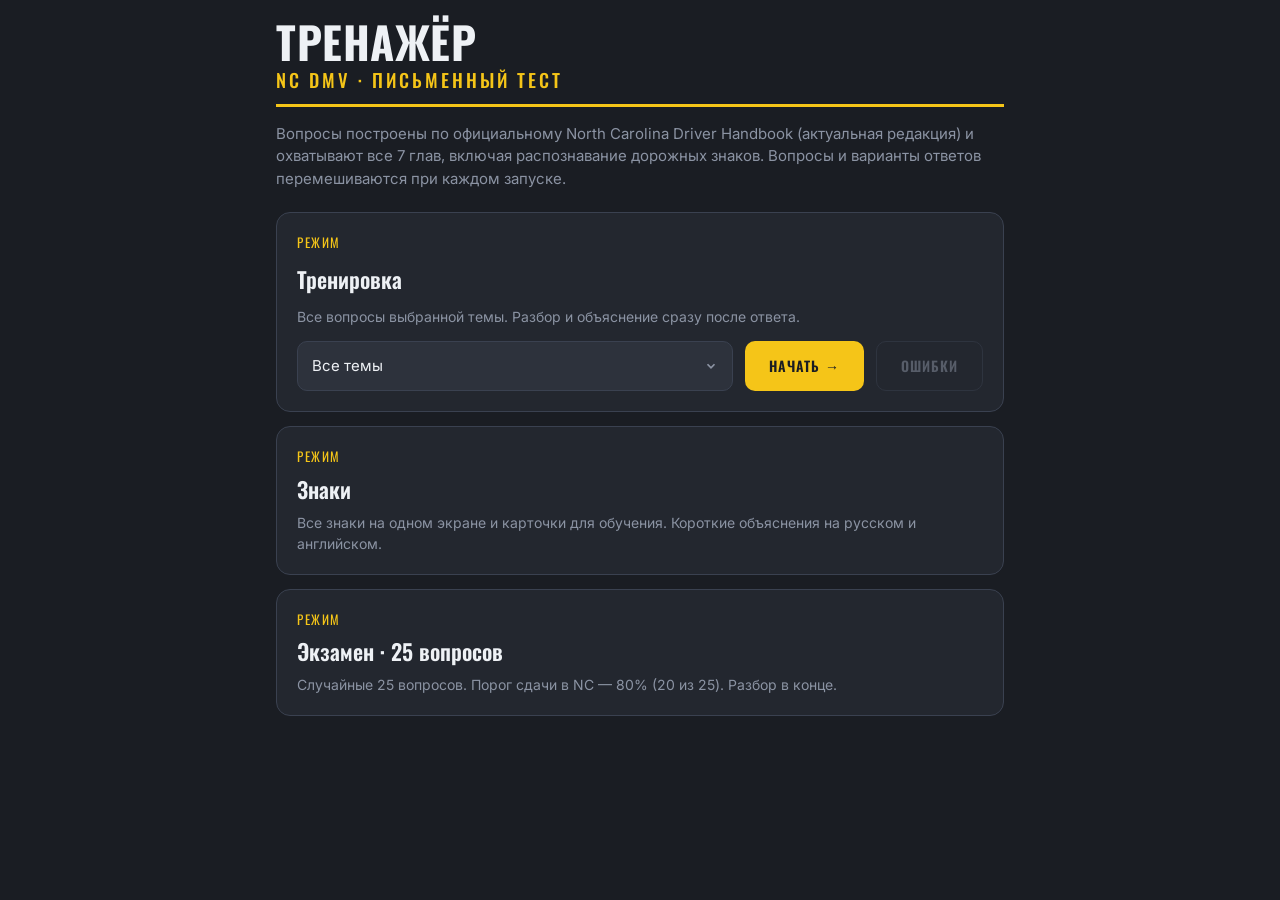
==== commit 5b0adec4: "Add bilingual road sign catalog and DMV handbook filter" ====
--- a/index.html
+++ b/index.html
@@ -280,6 +280,24 @@
     .btn-ghost:hover{color:var(--muted);border-color:var(--line)}
     select:hover{border-color:var(--line)}
   }
+
+  /* ---- sign catalog and bilingual meanings ---- */
+  .sign-grid{display:grid;grid-template-columns:repeat(3,minmax(0,1fr));gap:10px;margin-top:22px}
+  .sign-tile{display:flex;align-items:center;justify-content:center;aspect-ratio:1;min-width:0;
+    padding:10px;background:var(--asphalt-2);border:1px solid var(--line);border-radius:12px;cursor:pointer}
+  .sign-tile img{width:100%;height:100%;object-fit:contain}
+  .sign-tile:hover{border-color:var(--yellow)}
+  button:focus-visible{outline:3px solid var(--yellow);outline-offset:4px}
+  .sign-tile .signfail{font-size:11px;padding:0}
+  .exp-en{margin-top:10px;padding-top:10px;border-top:1px solid var(--line);color:var(--yellow)}
+  .catalog-actions{position:sticky;top:0;z-index:5;background:var(--asphalt);padding:12px 0;margin-top:10px}
+  .sign-detail-card{margin-top:22px}
+  .source-link{color:var(--muted)}
+  .sign-filter{display:flex;align-items:flex-start;gap:10px;cursor:pointer;margin:8px 0;color:var(--whiteline);font-size:15px}
+  .sign-filter input{width:20px;height:20px;flex:0 0 20px;margin-top:2px;accent-color:var(--yellow);cursor:pointer}
+  .sign-filter input:focus-visible{outline:3px solid var(--yellow);outline-offset:3px}
+  .sign-filter-note{color:var(--muted);font-size:13px;line-height:1.5}
+  @media (min-width:600px){.sign-grid{grid-template-columns:repeat(4,minmax(0,1fr));gap:14px}.sign-tile{padding:18px}}
 </style>
 </head>
 <body>
@@ -307,7 +325,7 @@
       <button class="mode" data-mode="flash">
         <span class="tag">Режим</span>
         <span class="name">Знаки</span>
-        <span class="desc">Карточки всех дорожных знаков в случайном порядке. Нажмите «Показать», чтобы увидеть описание.</span>
+        <span class="desc">Все знаки на одном экране и карточки для обучения. Короткие объяснения на русском и английском.</span>
       </button>
       <button class="mode" data-mode="exam">
         <span class="tag">Режим</span>
@@ -315,6 +333,36 @@
         <span class="desc">Случайные 25 вопросов. Порог сдачи в NC — 80% (20 из 25). Разбор в конце.</span>
       </button>
     </div>
+  </section>
+
+  <!-- SIGN CATALOG -->
+  <section id="signCatalog" class="hide" aria-labelledby="signCatalogTitle">
+    <div class="titlebar"><h1 id="signCatalogTitle">Дорожные знаки<span class="sub">NC DMV · Road signs</span></h1></div>
+    <p class="lede">Нажмите на знак, чтобы изучить его. Начните обучение, чтобы повторить все знаки в случайном порядке.</p>
+    <div class="row catalog-actions">
+      <button class="btn btn-ghost" id="catalogHome" type="button">На главную</button>
+      <span class="spacer"></span>
+      <button class="btn btn-primary" id="signsBegin" type="button">Начать →</button>
+    </div>
+    <label class="sign-filter" for="handbookOnly">
+      <input id="handbookOnly" type="checkbox" aria-describedby="signFilterNote">
+      <span>Только знаки из DMV Handbook</span>
+    </label>
+    <p class="sign-filter-note" id="signFilterNote">Знаки из иллюстраций официального учебника. Фильтр действует и при обучении.</p>
+    <p class="sign-filter-note" id="signCount" role="status" aria-live="polite"></p>
+    <div class="sign-grid" id="signGrid" aria-label="Все дорожные знаки"></div>
+    <p class="footnote"><a class="source-link" href="https://www.ncdot.gov/dmv/license-id/driver-licenses/new-drivers/Documents/nc-driver-handbook.pdf#page=85" target="_blank" rel="noopener noreferrer">Открыть DMV Handbook (PDF) · знаки на стр. 83–87</a></p>
+  </section>
+
+  <!-- SIGN DETAIL -->
+  <section id="signDetail" class="hide" aria-labelledby="signDetailTitle">
+    <div class="titlebar"><h1 id="signDetailTitle">Изучить знак<span class="sub">Learn a road sign</span></h1></div>
+    <div class="card sign-detail-card">
+      <div class="meta"><span class="pill" id="detailCategory"></span></div>
+      <div class="qsign" id="detailImage" style="display:flex"></div>
+      <div class="exp show"><div class="v">Пояснение / Explanation</div><div id="detailExplanation"></div></div>
+    </div>
+    <div class="row"><button class="btn btn-ghost" id="detailBack" type="button">← Все знаки</button></div>
   </section>
 
   <!-- QUIZ -->
@@ -338,7 +386,7 @@
       <div class="qtext" id="qtext">…</div>
       <div class="qsign" id="qsign" style="display:none"></div>
       <div class="opts" id="opts"></div>
-      <div class="exp" id="exp"><div class="v">Пояснение</div><div id="exptext"></div></div>
+      <div class="exp" id="exp"><div class="v">Пояснение / Explanation</div><div id="exptext"></div></div>
     </div>
     <div class="actionbar">
       <div class="actionbar-inner">
@@ -1617,459 +1665,573 @@
 
 {cat:`Знаки: Регулирующие`, img:`https://commons.wikimedia.org/wiki/Special:FilePath/MUTCD_R1-1.svg?width=300`, q:`Что означает этот знак?`,
 opts:[`Полная остановка у стоп-линии или перекрёстка`,`Дорога закрыта — проезд запрещён`,`Транспорт в правой полосе обязан повернуть направо`,`Разворот запрещён`], a:0,
-exp:`«СТОП». Полная остановка у стоп-линии или перекрёстка; продолжать движение только убедившись, что путь свободен. Единственный восьмиугольный знак.`},
+exp:`«СТОП». Полная остановка у стоп-линии или перекрёстка; продолжать движение только убедившись, что путь свободен. Единственный восьмиугольный знак.`,
+handbookPages:[70,83,86], shortRu:`Полностью остановитесь и езжайте, когда путь свободен.`, shortEn:`Stop completely and go when clear.`, expEn:`Stop completely at the stop line or intersection, then go only when the way is clear; this is the only eight-sided sign.`},
 
 {cat:`Знаки: Регулирующие`, img:`https://commons.wikimedia.org/wiki/Special:FilePath/MUTCD_R1-2.svg?width=300`, q:`Что означает этот знак?`,
 opts:[`«Уступи дорогу»: пропустить транспорт и пешеходов на пересекаемой дороге`,`Повороты запрещены — движение только прямо`,`Полная остановка у стоп-линии или перекрёстка`,`Из этой полосы разрешено движение прямо или поворот направо`], a:0,
-exp:`«Уступи дорогу». Треугольник вершиной вниз: снизьте скорость или остановитесь и пропустите транспорт и пешеходов на пересекаемой дороге.`},
+exp:`«Уступи дорогу». Треугольник вершиной вниз: снизьте скорость или остановитесь и пропустите транспорт и пешеходов на пересекаемой дороге.`,
+handbookPages:[83,86], shortRu:`Снизьте скорость и уступите дорогу.`, shortEn:`Slow down and give way.`, expEn:`The upside-down triangle means yield: slow down or stop and let traffic and pedestrians on the crossing road go first.`},
 
 {cat:`Знаки: Регулирующие`, img:`https://commons.wikimedia.org/wiki/Special:FilePath/MUTCD_R1-3P.svg?width=300`, q:`Что означает этот знак?`,
 opts:[`«All Way / 4-Way»: остановка со всех направлений, проезд в порядке прибытия`,`Тихоходный транспорт держится правой полосы`,`Стоянка запрещена в любое время`,`Из этой полосы разрешено движение прямо или поворот направо`], a:0,
-exp:`Табличка «All Way / 4-Way» под знаком Stop: остановка обязательна со всех направлений; проезд в порядке прибытия.`},
+exp:`Табличка «All Way / 4-Way» под знаком Stop: остановка обязательна со всех направлений; проезд в порядке прибытия.`,
+shortRu:`Все должны остановиться и проехать по очереди.`, shortEn:`Everyone must stop and take turns.`, expEn:`The All Way plaque below Stop means traffic from every direction must stop and go in order of arrival.`},
 
 {cat:`Знаки: Регулирующие`, img:`https://commons.wikimedia.org/wiki/Special:FilePath/MUTCD_R2-1.svg?width=300`, q:`Что означает этот знак?`,
 opts:[`Максимальная разрешённая скорость (миль/ч)`,`Дорога закрыта для сквозного проезда (разрешён только местный доступ)`,`Из этой полосы — только направо (обязательное направление движения)`,`Стоянка запрещена в любое время`], a:0,
-exp:`Максимальная разрешённая скорость (миль/ч). Превышение запрещено.`},
+exp:`Максимальная разрешённая скорость (миль/ч). Превышение запрещено.`,
+handbookPages:[86], shortRu:`Не превышайте указанную скорость.`, shortEn:`Do not exceed this speed.`, expEn:`This is the maximum speed in miles per hour; going faster is not allowed.`},
 
 {cat:`Знаки: Регулирующие`, img:`https://commons.wikimedia.org/wiki/Special:FilePath/MUTCD_R2-4.svg?width=300`, q:`Что означает этот знак?`,
 opts:[`Минимальная скорость: двигаться не медленнее указанного значения`,`Остановка разрешена только в аварийной ситуации`,`Разворот запрещён`,`Держитесь левее`], a:0,
-exp:`Минимальная скорость: двигаться не медленнее указанного значения (обычно на автомагистралях).`},
+exp:`Минимальная скорость: двигаться не медленнее указанного значения (обычно на автомагистралях).`,
+shortRu:`Не езжайте медленнее указанной скорости.`, shortEn:`Do not drive below this speed.`, expEn:`This is the minimum speed, usually on highways; drive at least this fast when conditions allow.`},
 
 {cat:`Знаки: Регулирующие`, img:`https://commons.wikimedia.org/wiki/Special:FilePath/MUTCD_R3-1.svg?width=300`, q:`Что означает этот знак?`,
 opts:[`Поворот направо запрещён`,`«Неверное направление» — вы движетесь против потока`,`Тихоходный транспорт держится правой полосы`,`Центральная полоса для поворота налево, общая для обоих направлений`], a:0,
-exp:`Поворот направо запрещён.`},
+exp:`Поворот направо запрещён.`,
+handbookPages:[83,86], shortRu:`Не поворачивайте направо.`, shortEn:`Do not turn right.`, expEn:`Right turns are not allowed.`},
 
 {cat:`Знаки: Регулирующие`, img:`https://commons.wikimedia.org/wiki/Special:FilePath/MUTCD_R3-2.svg?width=300`, q:`Что означает этот знак?`,
 opts:[`Поворот налево запрещён`,`При повороте налево на зелёный сигнал уступите встречным`,`Велосипедная полоса`,`Дорога закрыта — проезд запрещён`], a:0,
-exp:`Поворот налево запрещён.`},
+exp:`Поворот налево запрещён.`,
+handbookPages:[86], shortRu:`Не поворачивайте налево.`, shortEn:`Do not turn left.`, expEn:`Left turns are not allowed.`},
 
 {cat:`Знаки: Регулирующие`, img:`https://commons.wikimedia.org/wiki/Special:FilePath/MUTCD_R3-3.svg?width=300`, q:`Что означает этот знак?`,
 opts:[`Повороты запрещены — движение только прямо`,`Держитесь левее`,`Полная остановка у стоп-линии или перекрёстка`,`Дорога закрыта для сквозного проезда (разрешён только местный доступ)`], a:0,
-exp:`Повороты запрещены — движение только прямо.`},
+exp:`Повороты запрещены — движение только прямо.`,
+handbookPages:[86], shortRu:`Езжайте только прямо.`, shortEn:`Go straight only.`, expEn:`Turns are not allowed; continue straight.`},
 
 {cat:`Знаки: Регулирующие`, img:`https://commons.wikimedia.org/wiki/Special:FilePath/MUTCD_R3-4.svg?width=300`, q:`Что означает этот знак?`,
 opts:[`Разворот запрещён`,`Велосипедная полоса`,`Стоянка запрещена в любое время`,`Остановка разрешена только в аварийной ситуации`], a:0,
-exp:`Разворот запрещён.`},
+exp:`Разворот запрещён.`,
+handbookPages:[83,86], shortRu:`Не разворачивайтесь.`, shortEn:`Do not make a U-turn.`, expEn:`U-turns are not allowed.`},
 
 {cat:`Знаки: Регулирующие`, img:`https://commons.wikimedia.org/wiki/Special:FilePath/MUTCD_R3-5L.svg?width=300`, q:`Что означает этот знак?`,
 opts:[`Из этой полосы — только налево (обязательное направление движения)`,`Держитесь левее`,`Стоянка запрещена в любое время`,`Поворот налево запрещён`], a:0,
-exp:`Из этой полосы — только налево (обязательное направление движения).`},
+exp:`Из этой полосы — только налево (обязательное направление движения).`,
+handbookPages:[86], shortRu:`Из этой полосы поворачивайте только налево.`, shortEn:`Turn left only from this lane.`, expEn:`Traffic in this lane must turn left.`},
 
 {cat:`Знаки: Регулирующие`, img:`https://commons.wikimedia.org/wiki/Special:FilePath/MUTCD_R3-5R.svg?width=300`, q:`Что означает этот знак?`,
 opts:[`Из этой полосы — только направо (обязательное направление движения)`,`Держитесь правее (объезжайте островок или препятствие справа)`,`На красный сигнал остановитесь у этой линии`,`Обгон запрещён`], a:0,
-exp:`Из этой полосы — только направо (обязательное направление движения).`},
+exp:`Из этой полосы — только направо (обязательное направление движения).`,
+shortRu:`Из этой полосы поворачивайте только направо.`, shortEn:`Turn right only from this lane.`, expEn:`Traffic in this lane must turn right.`},
 
 {cat:`Знаки: Регулирующие`, img:`https://commons.wikimedia.org/wiki/Special:FilePath/MUTCD_R3-7R.svg?width=300`, q:`Что означает этот знак?`,
 opts:[`Транспорт в правой полосе обязан повернуть направо`,`Переход в этом месте пешеходам запрещён (переходите на другой стороне)`,`Дорога закрыта — проезд запрещён`,`Поворот направо запрещён`], a:0,
-exp:`Транспорт в правой полосе обязан повернуть направо.`},
+exp:`Транспорт в правой полосе обязан повернуть направо.`,
+shortRu:`Из правой полосы обязательно поверните направо.`, shortEn:`The right lane must turn right.`, expEn:`Traffic in the right lane must turn right.`},
 
 {cat:`Знаки: Регулирующие`, img:`https://commons.wikimedia.org/wiki/Special:FilePath/MUTCD_R4-1.svg?width=300`, q:`Что означает этот знак?`,
 opts:[`Обгон запрещён`,`Движение велосипедов запрещено`,`Тихоходный транспорт держится правой полосы`,`Одностороннее движение (вертикальная стрелка)`], a:0,
-exp:`Обгон запрещён.`},
+exp:`Обгон запрещён.`,
+handbookPages:[84,86], shortRu:`Не обгоняйте.`, shortEn:`Do not pass.`, expEn:`Passing is not allowed.`},
 
 {cat:`Знаки: Регулирующие`, img:`https://commons.wikimedia.org/wiki/Special:FilePath/MUTCD_R4-2.svg?width=300`, q:`Что означает этот знак?`,
 opts:[`Конец зоны запрета обгона: обгон разрешён с осторожностью`,`«All Way / 4-Way»: остановка со всех направлений, проезд в порядке прибытия`,`Дорога закрыта для сквозного проезда (разрешён только местный доступ)`,`Парковка только для лиц с инвалидностью (нужен спецномер/разрешение)`], a:0,
-exp:`Конец зоны запрета обгона: обгон разрешён с осторожностью.`},
+exp:`Конец зоны запрета обгона: обгон разрешён с осторожностью.`,
+handbookPages:[86], shortRu:`Обгоняйте только с осторожностью.`, shortEn:`Pass with care.`, expEn:`The no-passing zone ends; you may pass when it is safe.`},
 
 {cat:`Знаки: Регулирующие`, img:`https://commons.wikimedia.org/wiki/Special:FilePath/MUTCD_R4-7.svg?width=300`, q:`Что означает этот знак?`,
 opts:[`Держитесь правее (объезжайте островок или препятствие справа)`,`Одностороннее движение в направлении стрелки`,`Переход в этом месте пешеходам запрещён (переходите на другой стороне)`,`«All Way / 4-Way»: остановка со всех направлений, проезд в порядке прибытия`], a:0,
-exp:`Держитесь правее (объезжайте островок или препятствие справа).`},
+exp:`Держитесь правее (объезжайте островок или препятствие справа).`,
+handbookPages:[83,86], shortRu:`Объезжайте препятствие справа.`, shortEn:`Keep right of the obstacle.`, expEn:`Pass to the right of the traffic island or obstacle.`},
 
 {cat:`Знаки: Регулирующие`, img:`https://commons.wikimedia.org/wiki/Special:FilePath/MUTCD_R4-8.svg?width=300`, q:`Что означает этот знак?`,
 opts:[`Держитесь левее`,`Дорога закрыта для сквозного проезда (разрешён только местный доступ)`,`На красный сигнал остановитесь у этой линии`,`Движение велосипедов запрещено`], a:0,
-exp:`Держитесь левее.`},
+exp:`Держитесь левее.`,
+handbookPages:[86], shortRu:`Объезжайте препятствие слева.`, shortEn:`Keep left of the obstacle.`, expEn:`Pass to the left of the traffic island or obstacle.`},
 
 {cat:`Знаки: Регулирующие`, img:`https://commons.wikimedia.org/wiki/Special:FilePath/MUTCD_R5-1.svg?width=300`, q:`Что означает этот знак?`,
 opts:[`Въезд запрещён: впереди встречное или закрытое для вас направление`,`Одностороннее движение в направлении стрелки`,`Движение грузовиков запрещено`,`Дорога закрыта — проезд запрещён`], a:0,
-exp:`Въезд запрещён: впереди встречное или закрытое для вас направление.`},
+exp:`Въезд запрещён: впереди встречное или закрытое для вас направление.`,
+handbookPages:[86], shortRu:`Не въезжайте на эту дорогу.`, shortEn:`Do not enter this road.`, expEn:`Do not enter: traffic here comes toward you or entry is closed to you.`},
 
 {cat:`Знаки: Регулирующие`, img:`https://commons.wikimedia.org/wiki/Special:FilePath/MUTCD_R5-1a.svg?width=300`, q:`Что означает этот знак?`,
 opts:[`«Неверное направление» — вы движетесь против потока`,`При повороте налево на зелёный сигнал уступите встречным`,`Повороты запрещены — движение только прямо`,`Дорога закрыта — проезд запрещён`], a:0,
-exp:`«Неверное направление» — вы движетесь против потока; остановитесь и развернитесь.`},
+exp:`«Неверное направление» — вы движетесь против потока; остановитесь и развернитесь.`,
+shortRu:`Вы едете против движения.`, shortEn:`You are going the wrong way.`, expEn:`You are driving against traffic; stop safely and turn around when it is safe.`},
 
 {cat:`Знаки: Регулирующие`, img:`https://commons.wikimedia.org/wiki/Special:FilePath/MUTCD_R6-1R.svg?width=300`, q:`Что означает этот знак?`,
 opts:[`Одностороннее движение в направлении стрелки`,`Максимальная разрешённая скорость (миль/ч)`,`Из этой полосы разрешено движение прямо или поворот направо`,`Разрешённые направления движения по каждой полосе (знак обычно над дорогой)`], a:0,
-exp:`Одностороннее движение в направлении стрелки.`},
+exp:`Одностороннее движение в направлении стрелки.`,
+handbookPages:[83,86], shortRu:`Езжайте только в направлении стрелки.`, shortEn:`Go only in the arrow's direction.`, expEn:`Traffic goes one way, in the direction of the arrow.`},
 
 {cat:`Знаки: Регулирующие`, img:`https://commons.wikimedia.org/wiki/Special:FilePath/MUTCD_R6-2R.svg?width=300`, q:`Что означает этот знак?`,
 opts:[`Одностороннее движение (вертикальная стрелка)`,`Дорога закрыта для сквозного проезда (разрешён только местный доступ)`,`Из этой полосы разрешено движение прямо или поворот направо`,`Движение грузовиков запрещено`], a:0,
-exp:`Одностороннее движение (вертикальная стрелка).`},
+exp:`Одностороннее движение (вертикальная стрелка).`,
+handbookPages:[86], shortRu:`Езжайте только в направлении стрелки.`, shortEn:`Go only in the arrow's direction.`, expEn:`This vertical One Way sign allows traffic only in the direction of the arrow.`},
 
 {cat:`Знаки: Регулирующие`, img:`https://commons.wikimedia.org/wiki/Special:FilePath/MUTCD_R7-1.svg?width=300`, q:`Что означает этот знак?`,
 opts:[`Стоянка запрещена в любое время`,`Разворот запрещён`,`«Неверное направление» — вы движетесь против потока`,`Поворот налево запрещён`], a:0,
-exp:`Стоянка запрещена в любое время.`},
+exp:`Стоянка запрещена в любое время.`,
+shortRu:`Здесь нельзя парковаться.`, shortEn:`Do not park here.`, expEn:`Parking is not allowed at any time.`},
 
 {cat:`Знаки: Регулирующие`, img:`https://commons.wikimedia.org/wiki/Special:FilePath/MUTCD_R8-3.svg?width=300`, q:`Что означает этот знак?`,
 opts:[`Зона запрета стоянки (часто со стрелками, обозначающими участок запрета)`,`Из этой полосы разрешено движение прямо или поворот налево`,`«All Way / 4-Way»: остановка со всех направлений, проезд в порядке прибытия`,`Движение велосипедов запрещено`], a:0,
-exp:`Зона запрета стоянки (часто со стрелками, обозначающими участок запрета).`},
+exp:`Зона запрета стоянки (часто со стрелками, обозначающими участок запрета).`,
+shortRu:`Здесь нельзя парковаться.`, shortEn:`Do not park here.`, expEn:`Parking is not allowed in this zone; arrows may show where the restriction applies.`},
 
 {cat:`Знаки: Регулирующие`, img:`https://commons.wikimedia.org/wiki/Special:FilePath/MUTCD_R7-8.svg?width=300`, q:`Что означает этот знак?`,
 opts:[`Парковка только для лиц с инвалидностью (нужен спецномер/разрешение)`,`«Неверное направление» — вы движетесь против потока`,`Стоянка запрещена в любое время`,`Въезд запрещён: впереди встречное или закрытое для вас направление`], a:0,
-exp:`Парковка только для лиц с инвалидностью (нужен спецномер/разрешение); за нарушение — штраф.`},
+exp:`Парковка только для лиц с инвалидностью (нужен спецномер/разрешение); за нарушение — штраф.`,
+handbookPages:[83,86], shortRu:`Паркуйтесь только с разрешением для людей с инвалидностью.`, shortEn:`Park only with a disability permit.`, expEn:`Parking is reserved for people with disabilities who display the required plate or permit; unauthorized parking can lead to a fine.`},
 
 {cat:`Знаки: Регулирующие`, img:`https://commons.wikimedia.org/wiki/Special:FilePath/MUTCD_R10-6.svg?width=300`, q:`Что означает этот знак?`,
 opts:[`На красный сигнал остановитесь у этой линии`,`Дорога закрыта — проезд запрещён`,`Конец зоны запрета обгона: обгон разрешён с осторожностью`,`Переход в этом месте пешеходам запрещён (переходите на другой стороне)`], a:0,
-exp:`На красный сигнал остановитесь у этой линии.`},
+exp:`На красный сигнал остановитесь у этой линии.`,
+shortRu:`На красный остановитесь здесь.`, shortEn:`Stop here on red.`, expEn:`Stop at this line when the traffic light is red.`},
 
 {cat:`Знаки: Регулирующие`, img:`https://commons.wikimedia.org/wiki/Special:FilePath/MUTCD_R10-11.svg?width=300`, q:`Что означает этот знак?`,
 opts:[`На красный сигнал поворот запрещён`,`Стоянка запрещена в любое время`,`Въезд запрещён: впереди встречное или закрытое для вас направление`,`Ограничение полной массы (в тоннах)`], a:0,
-exp:`На красный сигнал поворот запрещён.`},
+exp:`На красный сигнал поворот запрещён.`,
+shortRu:`На красный не поворачивайте.`, shortEn:`Do not turn on red.`, expEn:`Turning on a red light is not allowed.`},
 
 {cat:`Знаки: Регулирующие`, img:`https://commons.wikimedia.org/wiki/Special:FilePath/MUTCD_R10-12.svg?width=300`, q:`Что означает этот знак?`,
 opts:[`При повороте налево на зелёный сигнал уступите встречным`,`Из этой полосы разрешено движение прямо или поворот направо`,`Поворот налево запрещён`,`Одностороннее движение (вертикальная стрелка)`], a:0,
-exp:`При повороте налево на зелёный сигнал уступите встречным.`},
+exp:`При повороте налево на зелёный сигнал уступите встречным.`,
+shortRu:`На зелёный уступите встречным при повороте налево.`, shortEn:`Yield to oncoming traffic when turning left on green.`, expEn:`When turning left on a green light, let oncoming traffic go first.`},
 
 {cat:`Знаки: Регулирующие`, img:`https://commons.wikimedia.org/wiki/Special:FilePath/MUTCD_R12-1.svg?width=300`, q:`Что означает этот знак?`,
 opts:[`Ограничение полной массы (в тоннах)`,`При повороте налево на зелёный сигнал уступите встречным`,`Тихоходный транспорт держится правой полосы`,`Переход в этом месте пешеходам запрещён (переходите на другой стороне)`], a:0,
-exp:`Ограничение полной массы (в тоннах); более тяжёлым проезд запрещён.`},
+exp:`Ограничение полной массы (в тоннах); более тяжёлым проезд запрещён.`,
+shortRu:`Машинам тяжелее указанного веса проезд запрещён.`, shortEn:`Vehicles over this weight cannot enter.`, expEn:`The total vehicle weight limit is shown in tons; heavier vehicles are not allowed.`},
 
 {cat:`Знаки: Регулирующие`, img:`https://commons.wikimedia.org/wiki/Special:FilePath/MUTCD_R3-17.svg?width=300`, q:`Что означает этот знак?`,
 opts:[`Велосипедная полоса`,`Повороты запрещены — движение только прямо`,`Одностороннее движение (вертикальная стрелка)`,`Из этой полосы — только направо (обязательное направление движения)`], a:0,
-exp:`Велосипедная полоса.`},
+exp:`Велосипедная полоса.`,
+shortRu:`Эта полоса предназначена для велосипедов.`, shortEn:`This lane is for bicycles.`, expEn:`This is a bicycle lane.`},
 
 {cat:`Знаки: Регулирующие`, img:`https://commons.wikimedia.org/wiki/Special:FilePath/MUTCD_R5-2.svg?width=300`, q:`Что означает этот знак?`,
 opts:[`Движение грузовиков запрещено`,`Из этой полосы — только направо (обязательное направление движения)`,`Транспорт в правой полосе обязан повернуть направо`,`Ограничение полной массы (в тоннах)`], a:0,
-exp:`Движение грузовиков запрещено.`},
+exp:`Движение грузовиков запрещено.`,
+shortRu:`Грузовикам проезд запрещён.`, shortEn:`Trucks are not allowed.`, expEn:`Truck traffic is not allowed.`},
 
 {cat:`Знаки: Регулирующие`, img:`https://commons.wikimedia.org/wiki/Special:FilePath/MUTCD_R5-6.svg?width=300`, q:`Что означает этот знак?`,
 opts:[`Движение велосипедов запрещено`,`Центральная полоса для поворота налево, общая для обоих направлений`,`Транспорт в правой полосе обязан повернуть направо`,`На красный сигнал поворот запрещён`], a:0,
-exp:`Движение велосипедов запрещено.`},
+exp:`Движение велосипедов запрещено.`,
+handbookPages:[86], shortRu:`Велосипедам проезд запрещён.`, shortEn:`Bicycles are not allowed.`, expEn:`Bicycle traffic is not allowed.`},
 
 {cat:`Знаки: Регулирующие`, img:`https://commons.wikimedia.org/wiki/Special:FilePath/MUTCD_R9-3a.svg?width=300`, q:`Что означает этот знак?`,
 opts:[`Переход в этом месте пешеходам запрещён (переходите на другой стороне)`,`Максимальная разрешённая скорость (миль/ч)`,`Из этой полосы разрешено движение прямо или поворот налево`,`Из этой полосы — только налево (обязательное направление движения)`], a:0,
-exp:`Переход в этом месте пешеходам запрещён (переходите на другой стороне).`},
+exp:`Переход в этом месте пешеходам запрещён (переходите на другой стороне).`,
+shortRu:`Пешеходам здесь переходить нельзя.`, shortEn:`Pedestrians must not cross here.`, expEn:`Pedestrians must not cross at this location.`},
 
 {cat:`Знаки: Регулирующие`, img:`https://commons.wikimedia.org/wiki/Special:FilePath/MUTCD_R11-2.svg?width=300`, q:`Что означает этот знак?`,
 opts:[`Дорога закрыта — проезд запрещён`,`Разрешённые направления движения по каждой полосе (знак обычно над дорогой)`,`Одностороннее движение в направлении стрелки`,`Въезд запрещён: впереди встречное или закрытое для вас направление`], a:0,
-exp:`Дорога закрыта — проезд запрещён.`},
+exp:`Дорога закрыта — проезд запрещён.`,
+shortRu:`Дорога закрыта.`, shortEn:`This road is closed.`, expEn:`The road is closed; do not proceed.`},
 
 {cat:`Знаки: Регулирующие`, img:`https://commons.wikimedia.org/wiki/Special:FilePath/MUTCD_R11-4.svg?width=300`, q:`Что означает этот знак?`,
 opts:[`Дорога закрыта для сквозного проезда (разрешён только местный доступ)`,`Конец зоны запрета обгона: обгон разрешён с осторожностью`,`На красный сигнал остановитесь у этой линии`,`Поворот направо запрещён`], a:0,
-exp:`Дорога закрыта для сквозного проезда (разрешён только местный доступ).`},
+exp:`Дорога закрыта для сквозного проезда (разрешён только местный доступ).`,
+shortRu:`Разрешён только местный проезд.`, shortEn:`Local traffic only.`, expEn:`The road is closed to through traffic; local access is allowed.`},
 
 {cat:`Знаки: Регулирующие`, img:`https://commons.wikimedia.org/wiki/Special:FilePath/MUTCD_R4-3.svg?width=300`, q:`Что означает этот знак?`,
 opts:[`Тихоходный транспорт держится правой полосы`,`Движение грузовиков запрещено`,`На красный сигнал остановитесь у этой линии`,`«All Way / 4-Way»: остановка со всех направлений, проезд в порядке прибытия`], a:0,
-exp:`Тихоходный транспорт держится правой полосы.`},
+exp:`Тихоходный транспорт держится правой полосы.`,
+handbookPages:[86], shortRu:`Медленный транспорт должен держаться справа.`, shortEn:`Slower traffic must keep right.`, expEn:`Slower vehicles must use the right lane.`},
 
 {cat:`Знаки: Регулирующие`, img:`https://commons.wikimedia.org/wiki/Special:FilePath/MUTCD_R3-9b.svg?width=300`, q:`Что означает этот знак?`,
 opts:[`Центральная полоса для поворота налево, общая для обоих направлений`,`Повороты запрещены — движение только прямо`,`Минимальная скорость: двигаться не медленнее указанного значения`,`Из этой полосы — только налево (обязательное направление движения)`], a:0,
-exp:`Центральная полоса для поворота налево, общая для обоих направлений (только для левого поворота).`},
+exp:`Центральная полоса для поворота налево, общая для обоих направлений (только для левого поворота).`,
+shortRu:`Центральная полоса — только для поворотов налево.`, shortEn:`The center lane is only for left turns.`, expEn:`Traffic from both directions shares the center lane for left turns only.`},
 
 {cat:`Знаки: Регулирующие`, img:`https://commons.wikimedia.org/wiki/Special:FilePath/MUTCD_R3-8.svg?width=300`, q:`Что означает этот знак?`,
 opts:[`Разрешённые направления движения по каждой полосе (знак обычно над дорогой)`,`«Неверное направление» — вы движетесь против потока`,`Въезд запрещён: впереди встречное или закрытое для вас направление`,`Минимальная скорость: двигаться не медленнее указанного значения`], a:0,
-exp:`Разрешённые направления движения по каждой полосе (знак обычно над дорогой).`},
+exp:`Разрешённые направления движения по каждой полосе (знак обычно над дорогой).`,
+shortRu:`Следуйте стрелке вашей полосы.`, shortEn:`Follow your lane's arrow.`, expEn:`The arrows show the allowed directions for each lane; the sign is usually above the road.`},
 
 {cat:`Знаки: Регулирующие`, img:`https://commons.wikimedia.org/wiki/Special:FilePath/MUTCD_R3-6L.svg?width=300`, q:`Что означает этот знак?`,
 opts:[`Из этой полосы разрешено движение прямо или поворот налево`,`Одностороннее движение в направлении стрелки`,`При повороте налево на зелёный сигнал уступите встречным`,`Движение грузовиков запрещено`], a:0,
-exp:`Из этой полосы разрешено движение прямо или поворот налево.`},
+exp:`Из этой полосы разрешено движение прямо или поворот налево.`,
+handbookPages:[86], shortRu:`Из этой полосы езжайте прямо или налево.`, shortEn:`Go straight or left from this lane.`, expEn:`From this lane, you may continue straight or turn left.`},
 
 {cat:`Знаки: Регулирующие`, img:`https://commons.wikimedia.org/wiki/Special:FilePath/MUTCD_R3-6R.svg?width=300`, q:`Что означает этот знак?`,
 opts:[`Из этой полосы разрешено движение прямо или поворот направо`,`«Уступи дорогу»: пропустить транспорт и пешеходов на пересекаемой дороге`,`Из этой полосы — только налево (обязательное направление движения)`,`Полная остановка у стоп-линии или перекрёстка`], a:0,
-exp:`Из этой полосы разрешено движение прямо или поворот направо.`},
+exp:`Из этой полосы разрешено движение прямо или поворот направо.`,
+shortRu:`Из этой полосы езжайте прямо или направо.`, shortEn:`Go straight or right from this lane.`, expEn:`From this lane, you may continue straight or turn right.`},
 
 {cat:`Знаки: Регулирующие`, img:`https://commons.wikimedia.org/wiki/Special:FilePath/MUTCD_R8-7.svg?width=300`, q:`Что означает этот знак?`,
 opts:[`Остановка разрешена только в аварийной ситуации`,`Движение велосипедов запрещено`,`Движение грузовиков запрещено`,`Велосипедная полоса`], a:0,
-exp:`Остановка разрешена только в аварийной ситуации.`},
+exp:`Остановка разрешена только в аварийной ситуации.`,
+handbookPages:[86], shortRu:`Останавливайтесь только в экстренной ситуации.`, shortEn:`Stop only in an emergency.`, expEn:`Stopping is allowed only in an emergency.`},
 
 {cat:`Знаки: Предупреждающие`, img:`https://commons.wikimedia.org/wiki/Special:FilePath/MUTCD_W1-1R.svg?width=300`, q:`Что означает этот знак?`,
 opts:[`Крутой поворот дороги (вправо)`,`Узкий мост`,`Перегон или выход скота`,`Крутой спуск`], a:0,
-exp:`Крутой поворот дороги (вправо); заметно снизьте скорость.`},
+exp:`Крутой поворот дороги (вправо); заметно снизьте скорость.`,
+handbookPages:[87], shortRu:`Впереди крутой поворот направо.`, shortEn:`A sharp right turn is ahead.`, expEn:`The road turns sharply right; slow down well before the turn.`},
 
 {cat:`Знаки: Предупреждающие`, img:`https://commons.wikimedia.org/wiki/Special:FilePath/MUTCD_W1-2R.svg?width=300`, q:`Что означает этот знак?`,
 opts:[`Плавный поворот дороги (вправо)`,`Неровность (бугор) на дороге`,`Выезд транспорта экстренных служб (например, пожарной части)`,`Узкий мост`], a:0,
-exp:`Плавный поворот дороги (вправо).`},
+exp:`Плавный поворот дороги (вправо).`,
+handbookPages:[87], shortRu:`Впереди плавный поворот направо.`, shortEn:`A right curve is ahead.`, expEn:`The road curves to the right.`},
 
 {cat:`Знаки: Предупреждающие`, img:`https://commons.wikimedia.org/wiki/Special:FilePath/MUTCD_W1-3R.svg?width=300`, q:`Что означает этот знак?`,
 opts:[`Два крутых поворота подряд (вправо, затем влево)`,`Впереди знак «Уступи дорогу»`,`Мост обледеневает раньше проезжей части`,`Выезд транспорта экстренных служб (например, пожарной части)`], a:0,
-exp:`Два крутых поворота подряд (вправо, затем влево).`},
+exp:`Два крутых поворота подряд (вправо, затем влево).`,
+shortRu:`Впереди два крутых поворота, первый направо.`, shortEn:`Two sharp turns are ahead, first right.`, expEn:`Two sharp turns are ahead, first right and then left.`},
 
 {cat:`Знаки: Предупреждающие`, img:`https://commons.wikimedia.org/wiki/Special:FilePath/MUTCD_W1-4R.svg?width=300`, q:`Что означает этот знак?`,
 opts:[`Две плавные кривые подряд`,`Одна полоса заканчивается — перестройтесь заранее`,`Скользко в дождь/гололёд`,`Примыкание второстепенной дороги (сбоку/под углом)`], a:0,
-exp:`Две плавные кривые подряд.`},
+exp:`Две плавные кривые подряд.`,
+shortRu:`Впереди две кривые, первая направо.`, shortEn:`Two curves are ahead, first right.`, expEn:`Two curves are ahead, first right and then left.`},
 
 {cat:`Знаки: Предупреждающие`, img:`https://commons.wikimedia.org/wiki/Special:FilePath/MUTCD_W1-5R.svg?width=300`, q:`Что означает этот знак?`,
 opts:[`Извилистая дорога — три и более поворотов`,`Скользко в дождь/гололёд`,`Добавляется полоса: потоки сливаются без необходимости уступать`,`Поток разделяется: объезд препятствия с любой стороны`], a:0,
-exp:`Извилистая дорога — три и более поворотов.`},
+exp:`Извилистая дорога — три и более поворотов.`,
+handbookPages:[87], shortRu:`Впереди извилистая дорога.`, shortEn:`A winding road is ahead.`, expEn:`There are three or more curves ahead.`},
 
 {cat:`Знаки: Предупреждающие`, img:`https://commons.wikimedia.org/wiki/Special:FilePath/MUTCD_W1-6.svg?width=300`, q:`Что означает этот знак?`,
 opts:[`Крупная стрелка: следуйте по её направлению (резкое изменение направления/объезд)`,`Одна полоса заканчивается — перестройтесь заранее`,`Впереди круговое движение (кольцо)`,`Крутой спуск`], a:0,
-exp:`Крупная стрелка: следуйте по её направлению (резкое изменение направления/объезд).`},
+exp:`Крупная стрелка: следуйте по её направлению (резкое изменение направления/объезд).`,
+shortRu:`Дорога резко поворачивает в направлении стрелки.`, shortEn:`The road turns sharply in the arrow's direction.`, expEn:`The large arrow shows a sharp change in the road's direction; follow the arrow.`},
 
 {cat:`Знаки: Предупреждающие`, img:`https://commons.wikimedia.org/wiki/Special:FilePath/MUTCD_W1-7.svg?width=300`, q:`Что означает этот знак?`,
 opts:[`Двусторонняя крупная стрелка: на Т-образном примыкании поворот возможен налево и направо`,`Впереди перекрёсток с поперечной дорогой`,`Крутой спуск`,`Пешеходный переход/пешеходы`], a:0,
-exp:`Двусторонняя крупная стрелка: на Т-образном примыкании поворот возможен налево и направо.`},
+exp:`Двусторонняя крупная стрелка: на Т-образном примыкании поворот возможен налево и направо.`,
+shortRu:`Впереди поверните налево или направо.`, shortEn:`Turn left or right ahead.`, expEn:`At the T-intersection, the road ends and you must turn left or right.`},
 
 {cat:`Знаки: Предупреждающие`, img:`https://commons.wikimedia.org/wiki/Special:FilePath/MUTCD_W1-8.svg?width=300`, q:`Что означает этот знак?`,
 opts:[`Шеврон: указывает направление кривой`,`Двустороннее движение (конец одностороннего участка)`,`Табличка под Stop/Yield: поперечный поток не останавливается — уступайте ему`,`Перегон или выход скота`], a:0,
-exp:`Шеврон: указывает направление кривой; устанавливается вдоль поворота.`},
+exp:`Шеврон: указывает направление кривой; устанавливается вдоль поворота.`,
+shortRu:`Следуйте повороту в направлении стрелок.`, shortEn:`Follow the curve in the arrows' direction.`, expEn:`Chevrons placed along a curve show which way the road bends.`},
 
 {cat:`Знаки: Предупреждающие`, img:`https://commons.wikimedia.org/wiki/Special:FilePath/MUTCD_W1-11.svg?width=300`, q:`Что означает этот знак?`,
 opts:[`Поворот-«шпилька» (около 180°)`,`Перегон или выход скота`,`Одна полоса заканчивается — перестройтесь заранее`,`Резкая впадина на дороге`], a:0,
-exp:`Поворот-«шпилька» (около 180°); максимально снизьте скорость.`},
+exp:`Поворот-«шпилька» (около 180°); максимально снизьте скорость.`,
+shortRu:`Впереди очень крутой поворот.`, shortEn:`A very sharp curve is ahead.`, expEn:`A hairpin curve turns about 180 degrees; slow down well before it.`},
 
 {cat:`Знаки: Предупреждающие`, img:`https://commons.wikimedia.org/wiki/Special:FilePath/MUTCD_W2-1.svg?width=300`, q:`Что означает этот знак?`,
 opts:[`Впереди перекрёсток с поперечной дорогой`,`Крупная стрелка: следуйте по её направлению (резкое изменение направления/объезд)`,`Впереди знак «Стоп» — готовьтесь остановиться`,`Слияние потоков справа`], a:0,
-exp:`Впереди перекрёсток с поперечной дорогой.`},
+exp:`Впереди перекрёсток с поперечной дорогой.`,
+handbookPages:[87], shortRu:`Впереди перекрёсток.`, shortEn:`An intersection is ahead.`, expEn:`A road crosses your road ahead.`},
 
 {cat:`Знаки: Предупреждающие`, img:`https://commons.wikimedia.org/wiki/Special:FilePath/MUTCD_W2-2R.svg?width=300`, q:`Что означает этот знак?`,
 opts:[`Примыкание второстепенной дороги (сбоку/под углом)`,`Табличка под Stop/Yield: поперечный поток не останавливается — уступайте ему`,`Конец твёрдого покрытия (далее грунтовая дорога)`,`Риск опрокидывания на крутом повороте (для грузовиков и высоких ТС)`], a:0,
-exp:`Примыкание второстепенной дороги (сбоку/под углом).`},
+exp:`Примыкание второстепенной дороги (сбоку/под углом).`,
+handbookPages:[87], shortRu:`Справа примыкает дорога.`, shortEn:`A side road joins from the right.`, expEn:`A side road joins your road from the right.`},
 
 {cat:`Знаки: Предупреждающие`, img:`https://commons.wikimedia.org/wiki/Special:FilePath/MUTCD_W2-4.svg?width=300`, q:`Что означает этот знак?`,
 opts:[`Т-образный перекрёсток: дорога впереди заканчивается, поворот налево или направо`,`Возможен выход оленей и диких животных`,`Два крутых поворота подряд (сначала налево)`,`Впереди знак «Уступи дорогу»`], a:0,
-exp:`Т-образный перекрёсток: дорога впереди заканчивается, поворот налево или направо.`},
+exp:`Т-образный перекрёсток: дорога впереди заканчивается, поворот налево или направо.`,
+shortRu:`Дорога заканчивается — поверните налево или направо.`, shortEn:`The road ends; turn left or right.`, expEn:`A T-intersection is ahead; the road ends, so turn left or right.`},
 
 {cat:`Знаки: Предупреждающие`, img:`https://commons.wikimedia.org/wiki/Special:FilePath/MUTCD_W2-6.svg?width=300`, q:`Что означает этот знак?`,
 opts:[`Впереди круговое движение (кольцо)`,`Конец твёрдого покрытия (далее грунтовая дорога)`,`Узкий мост`,`Выезд транспорта экстренных служб (например, пожарной части)`], a:0,
-exp:`Впереди круговое движение (кольцо).`},
+exp:`Впереди круговое движение (кольцо).`,
+shortRu:`Впереди круговое движение.`, shortEn:`A roundabout is ahead.`, expEn:`A roundabout is ahead; slow down and prepare to yield.`},
 
 {cat:`Знаки: Предупреждающие`, img:`https://commons.wikimedia.org/wiki/Special:FilePath/MUTCD_W3-1.svg?width=300`, q:`Что означает этот знак?`,
 opts:[`Впереди знак «Стоп» — готовьтесь остановиться`,`Конец твёрдого покрытия (далее грунтовая дорога)`,`Узкий мост`,`Пешеходный переход/пешеходы`], a:0,
-exp:`Впереди знак «Стоп» — готовьтесь остановиться.`},
+exp:`Впереди знак «Стоп» — готовьтесь остановиться.`,
+handbookPages:[84,87], shortRu:`Впереди знак «Стоп».`, shortEn:`A stop sign is ahead.`, expEn:`A stop sign is ahead; be ready to stop.`},
 
 {cat:`Знаки: Предупреждающие`, img:`https://commons.wikimedia.org/wiki/Special:FilePath/MUTCD_W3-2.svg?width=300`, q:`Что означает этот знак?`,
 opts:[`Впереди знак «Уступи дорогу»`,`Крупная стрелка: следуйте по её направлению (резкое изменение направления/объезд)`,`Скользко в дождь/гололёд`,`Пешеходный переход/пешеходы`], a:0,
-exp:`Впереди знак «Уступи дорогу».`},
+exp:`Впереди знак «Уступи дорогу».`,
+handbookPages:[87], shortRu:`Впереди знак «Уступи дорогу».`, shortEn:`A yield sign is ahead.`, expEn:`A yield sign is ahead.`},
 
 {cat:`Знаки: Предупреждающие`, img:`https://commons.wikimedia.org/wiki/Special:FilePath/MUTCD_W3-3.svg?width=300`, q:`Что означает этот знак?`,
 opts:[`Впереди светофор`,`Конец твёрдого покрытия (далее грунтовая дорога)`,`Возможен выход оленей и диких животных`,`Вымпел (пеннант) слева: начало зоны запрета обгона`], a:0,
-exp:`Впереди светофор.`},
+exp:`Впереди светофор.`,
+handbookPages:[84,87], shortRu:`Впереди светофор.`, shortEn:`A traffic light is ahead.`, expEn:`A traffic light is ahead.`},
 
 {cat:`Знаки: Предупреждающие`, img:`https://commons.wikimedia.org/wiki/Special:FilePath/MUTCD_W4-1R.svg?width=300`, q:`Что означает этот знак?`,
 opts:[`Слияние потоков справа`,`Пешеходный переход/пешеходы`,`Двусторонняя крупная стрелка: на Т-образном примыкании поворот возможен налево и направо`,`Нет сквозного проезда (выезд только обратно тем же путём)`], a:0,
-exp:`Слияние потоков справа; дайте влиться транспорту.`},
+exp:`Слияние потоков справа; дайте влиться транспорту.`,
+handbookPages:[84,87], shortRu:`Справа вливается транспорт.`, shortEn:`Traffic merges from the right.`, expEn:`Traffic joins from the right; watch for merging vehicles.`},
 
 {cat:`Знаки: Предупреждающие`, img:`https://commons.wikimedia.org/wiki/Special:FilePath/MUTCD_W4-2.svg?width=300`, q:`Что означает этот знак?`,
 opts:[`Одна полоса заканчивается — перестройтесь заранее`,`Крупная стрелка: следуйте по её направлению (резкое изменение направления/объезд)`,`Впереди круговое движение (кольцо)`,`Впереди знак «Стоп» — готовьтесь остановиться`], a:0,
-exp:`Одна полоса заканчивается — перестройтесь заранее.`},
+exp:`Одна полоса заканчивается — перестройтесь заранее.`,
+handbookPages:[87], shortRu:`Впереди одна полоса заканчивается.`, shortEn:`A lane ends ahead.`, expEn:`A lane ends ahead; merge safely before it ends.`},
 
 {cat:`Знаки: Предупреждающие`, img:`https://commons.wikimedia.org/wiki/Special:FilePath/MUTCD_W4-3.svg?width=300`, q:`Что означает этот знак?`,
 opts:[`Добавляется полоса: потоки сливаются без необходимости уступать`,`Крутой спуск`,`Два крутых поворота подряд (сначала налево)`,`Впереди знак «Уступи дорогу»`], a:0,
-exp:`Добавляется полоса: потоки сливаются без необходимости уступать.`},
+exp:`Добавляется полоса: потоки сливаются без необходимости уступать.`,
+shortRu:`Впереди добавляется новая полоса.`, shortEn:`A new lane is added ahead.`, expEn:`Joining traffic has its own new lane; an immediate merge is not needed.`},
 
 {cat:`Знаки: Предупреждающие`, img:`https://commons.wikimedia.org/wiki/Special:FilePath/MUTCD_W5-1.svg?width=300`, q:`Что означает этот знак?`,
 opts:[`Дорога сужается с обеих сторон`,`Впереди знак «Уступи дорогу»`,`Мост обледеневает раньше проезжей части`,`Возможен выход оленей и диких животных`], a:0,
-exp:`Дорога сужается с обеих сторон.`},
+exp:`Дорога сужается с обеих сторон.`,
+shortRu:`Впереди дорога сужается.`, shortEn:`The road narrows ahead.`, expEn:`The road becomes narrower on both sides.`},
 
 {cat:`Знаки: Предупреждающие`, img:`https://commons.wikimedia.org/wiki/Special:FilePath/MUTCD_W5-2.svg?width=300`, q:`Что означает этот знак?`,
 opts:[`Узкий мост`,`Извилистая дорога — три и более поворотов`,`Крутой спуск`,`Впереди знак «Уступи дорогу»`], a:0,
-exp:`Узкий мост.`},
+exp:`Узкий мост.`,
+shortRu:`Впереди узкий мост.`, shortEn:`A narrow bridge is ahead.`, expEn:`A narrow bridge is ahead.`},
 
 {cat:`Знаки: Предупреждающие`, img:`https://commons.wikimedia.org/wiki/Special:FilePath/MUTCD_W6-1.svg?width=300`, q:`Что означает этот знак?`,
 opts:[`Начало дороги с разделительной полосой`,`Крутой спуск`,`Крутой поворот дороги (вправо)`,`Впереди перекрёсток с поперечной дорогой`], a:0,
-exp:`Начало дороги с разделительной полосой; держитесь правее разделителя.`},
+exp:`Начало дороги с разделительной полосой; держитесь правее разделителя.`,
+handbookPages:[84,87], shortRu:`Впереди начинается разделённая дорога.`, shortEn:`A divided road begins ahead.`, expEn:`A divided road begins; keep to the right of the divider.`},
 
 {cat:`Знаки: Предупреждающие`, img:`https://commons.wikimedia.org/wiki/Special:FilePath/MUTCD_W6-2.svg?width=300`, q:`Что означает этот знак?`,
 opts:[`Конец разделённой дороги — впереди двустороннее встречное движение`,`Y-образный перекрёсток (развилка впереди)`,`Двусторонняя крупная стрелка: на Т-образном примыкании поворот возможен налево и направо`,`Ограничение высоты (низкий мост/путепровод)`], a:0,
-exp:`Конец разделённой дороги — впереди двустороннее встречное движение.`},
+exp:`Конец разделённой дороги — впереди двустороннее встречное движение.`,
+handbookPages:[84,87], shortRu:`Впереди заканчивается разделённая дорога.`, shortEn:`The divided road ends ahead.`, expEn:`The divider ends ahead; expect traffic coming toward you.`},
 
 {cat:`Знаки: Предупреждающие`, img:`https://commons.wikimedia.org/wiki/Special:FilePath/MUTCD_W6-3.svg?width=300`, q:`Что означает этот знак?`,
 opts:[`Двустороннее движение (конец одностороннего участка)`,`Тупик — сквозного проезда нет`,`Две плавные кривые подряд`,`Резкая впадина на дороге`], a:0,
-exp:`Двустороннее движение (конец одностороннего участка).`},
+exp:`Двустороннее движение (конец одностороннего участка).`,
+handbookPages:[84,87], shortRu:`Впереди двустороннее движение.`, shortEn:`Two-way traffic is ahead.`, expEn:`Traffic travels in both directions ahead.`},
 
 {cat:`Знаки: Предупреждающие`, img:`https://commons.wikimedia.org/wiki/Special:FilePath/MUTCD_W7-1.svg?width=300`, q:`Что означает этот знак?`,
 opts:[`Крутой спуск`,`Поворот-«шпилька» (около 180°)`,`Узкий мост`,`Впереди светофор`], a:0,
-exp:`Крутой спуск; грузовикам — пониженная передача.`},
+exp:`Крутой спуск; грузовикам — пониженная передача.`,
+handbookPages:[84,87], shortRu:`Впереди крутой спуск.`, shortEn:`A steep downhill slope is ahead.`, expEn:`A steep downhill section is ahead; trucks should use a lower gear.`},
 
 {cat:`Знаки: Предупреждающие`, img:`https://commons.wikimedia.org/wiki/Special:FilePath/MUTCD_W8-1.svg?width=300`, q:`Что означает этот знак?`,
 opts:[`Неровность (бугор) на дороге`,`Вымпел (пеннант) слева: начало зоны запрета обгона`,`Крутой поворот дороги налево`,`Впереди светофор`], a:0,
-exp:`Неровность (бугор) на дороге.`},
+exp:`Неровность (бугор) на дороге.`,
+shortRu:`Впереди бугор на дороге.`, shortEn:`A bump is ahead.`, expEn:`There is a bump in the road ahead.`},
 
 {cat:`Знаки: Предупреждающие`, img:`https://commons.wikimedia.org/wiki/Special:FilePath/MUTCD_W8-2.svg?width=300`, q:`Что означает этот знак?`,
 opts:[`Резкая впадина на дороге`,`Плавный поворот дороги налево`,`Тупик — сквозного проезда нет`,`Т-образный перекрёсток: дорога впереди заканчивается, поворот налево или направо`], a:0,
-exp:`Резкая впадина на дороге.`},
+exp:`Резкая впадина на дороге.`,
+shortRu:`Впереди впадина на дороге.`, shortEn:`A dip is ahead.`, expEn:`There is a sharp dip in the road ahead.`},
 
 {cat:`Знаки: Предупреждающие`, img:`https://commons.wikimedia.org/wiki/Special:FilePath/MUTCD_W8-3.svg?width=300`, q:`Что означает этот знак?`,
 opts:[`Конец твёрдого покрытия (далее грунтовая дорога)`,`Два крутых поворота подряд (сначала налево)`,`Начало дороги с разделительной полосой`,`Ограничение высоты (низкий мост/путепровод)`], a:0,
-exp:`Конец твёрдого покрытия (далее грунтовая дорога).`},
+exp:`Конец твёрдого покрытия (далее грунтовая дорога).`,
+shortRu:`Впереди заканчивается асфальт.`, shortEn:`The pavement ends ahead.`, expEn:`The paved surface ends ahead; an unpaved road follows.`},
 
 {cat:`Знаки: Предупреждающие`, img:`https://commons.wikimedia.org/wiki/Special:FilePath/MUTCD_W8-5.svg?width=300`, q:`Что означает этот знак?`,
 opts:[`Скользко в дождь/гололёд`,`Две плавные кривые подряд (сначала налево)`,`Слияние потоков справа`,`Пешеходный переход/пешеходы`], a:0,
-exp:`Скользко в дождь/гололёд; снизьте скорость.`},
+exp:`Скользко в дождь/гололёд; снизьте скорость.`,
+handbookPages:[84,87], shortRu:`Мокрая дорога может быть скользкой.`, shortEn:`The road may be slippery when wet.`, expEn:`The road may be slippery when wet; slow down.`},
 
 {cat:`Знаки: Предупреждающие`, img:`https://commons.wikimedia.org/wiki/Special:FilePath/MUTCD_W8-9.svg?width=300`, q:`Что означает этот знак?`,
 opts:[`Обочина ниже уровня проезжей части`,`Примыкание второстепенной дороги (сбоку/под углом)`,`Поворот-«шпилька» (около 180°)`,`Добавляется полоса: потоки сливаются без необходимости уступать`], a:0,
-exp:`Обочина ниже уровня проезжей части.`},
+exp:`Обочина ниже уровня проезжей части.`,
+shortRu:`Обочина ниже дороги.`, shortEn:`The shoulder is lower than the road.`, expEn:`The shoulder is below the level of the roadway.`},
 
 {cat:`Знаки: Предупреждающие`, img:`https://commons.wikimedia.org/wiki/Special:FilePath/MUTCD_W11-1.svg?width=300`, q:`Что означает этот знак?`,
 opts:[`Возможны велосипедисты`,`Крутой спуск`,`Крутой поворот дороги налево`,`Впереди круговое движение (кольцо)`], a:0,
-exp:`Возможны велосипедисты.`},
+exp:`Возможны велосипедисты.`,
+handbookPages:[84,87], shortRu:`Следите за велосипедистами.`, shortEn:`Watch for bicycles.`, expEn:`Bicycles may be on or crossing the road.`},
 
 {cat:`Знаки: Предупреждающие`, img:`https://commons.wikimedia.org/wiki/Special:FilePath/MUTCD_W11-2.svg?width=300`, q:`Что означает этот знак?`,
 opts:[`Пешеходный переход/пешеходы`,`Впереди круговое движение (кольцо)`,`Два крутых поворота подряд (сначала налево)`,`Двустороннее движение (конец одностороннего участка)`], a:0,
-exp:`Пешеходный переход/пешеходы; будьте готовы уступить.`},
+exp:`Пешеходный переход/пешеходы; будьте готовы уступить.`,
+handbookPages:[84], shortRu:`Следите за пешеходами.`, shortEn:`Watch for pedestrians.`, expEn:`Pedestrians may cross here; be ready to yield.`},
 
 {cat:`Знаки: Предупреждающие`, img:`https://commons.wikimedia.org/wiki/Special:FilePath/MUTCD_W11-3.svg?width=300`, q:`Что означает этот знак?`,
 opts:[`Возможен выход оленей и диких животных`,`Крутой спуск`,`Впереди перекрёсток с поперечной дорогой`,`Впереди знак «Стоп» — готовьтесь остановиться`], a:0,
-exp:`Возможен выход оленей и диких животных.`},
+exp:`Возможен выход оленей и диких животных.`,
+handbookPages:[87], shortRu:`Следите за оленями.`, shortEn:`Watch for deer.`, expEn:`Deer may cross the road.`},
 
 {cat:`Знаки: Предупреждающие`, img:`https://commons.wikimedia.org/wiki/Special:FilePath/MUTCD_W11-4.svg?width=300`, q:`Что означает этот знак?`,
 opts:[`Перегон или выход скота`,`Два крутых поворота подряд (вправо, затем влево)`,`Одна полоса заканчивается — перестройтесь заранее`,`Т-образный перекрёсток: дорога впереди заканчивается, поворот налево или направо`], a:0,
-exp:`Перегон или выход скота.`},
+exp:`Перегон или выход скота.`,
+handbookPages:[87], shortRu:`Следите за скотом на дороге.`, shortEn:`Watch for cattle.`, expEn:`Cattle may cross or enter the road.`},
 
 {cat:`Знаки: Предупреждающие`, img:`https://commons.wikimedia.org/wiki/Special:FilePath/MUTCD_W11-8.svg?width=300`, q:`Что означает этот знак?`,
 opts:[`Выезд транспорта экстренных служб (например, пожарной части)`,`Двусторонняя крупная стрелка: на Т-образном примыкании поворот возможен налево и направо`,`Впереди знак «Стоп» — готовьтесь остановиться`,`Конец разделённой дороги — впереди двустороннее встречное движение`], a:0,
-exp:`Выезд транспорта экстренных служб (например, пожарной части).`},
+exp:`Выезд транспорта экстренных служб (например, пожарной части).`,
+shortRu:`Следите за выезжающими экстренными службами.`, shortEn:`Watch for emergency vehicles.`, expEn:`Emergency vehicles may enter the road, for example from a fire station.`},
 
 {cat:`Знаки: Предупреждающие`, img:`https://commons.wikimedia.org/wiki/Special:FilePath/MUTCD_W12-1.svg?width=300`, q:`Что означает этот знак?`,
 opts:[`Поток разделяется: объезд препятствия с любой стороны`,`Обочина ниже уровня проезжей части`,`Начало дороги с разделительной полосой`,`Впереди светофор`], a:0,
-exp:`Поток разделяется: объезд препятствия с любой стороны.`},
+exp:`Поток разделяется: объезд препятствия с любой стороны.`,
+shortRu:`Препятствие можно объехать с любой стороны.`, shortEn:`You may pass on either side.`, expEn:`Traffic can pass on either side of the obstacle.`},
 
 {cat:`Знаки: Предупреждающие`, img:`https://commons.wikimedia.org/wiki/Special:FilePath/MUTCD_W12-2.svg?width=300`, q:`Что означает этот знак?`,
 opts:[`Ограничение высоты (низкий мост/путепровод)`,`Поворот-«шпилька» (около 180°)`,`Впереди круговое движение (кольцо)`,`Сыпучий гравий на покрытии — возможен занос и вылет щебня`], a:0,
-exp:`Ограничение высоты (низкий мост/путепровод).`},
+exp:`Ограничение высоты (низкий мост/путепровод).`,
+handbookPages:[87], shortRu:`Впереди низкий мост или другое препятствие.`, shortEn:`Low clearance is ahead.`, expEn:`The sign shows the clearance height under a bridge or other overhead obstruction.`},
 
 {cat:`Знаки: Предупреждающие`, img:`https://commons.wikimedia.org/wiki/Special:FilePath/MUTCD_W13-1P.svg?width=300`, q:`Что означает этот знак?`,
 opts:[`Рекомендуемая безопасная скорость (жёлтая табличка, обычно к повороту)`,`Примыкание второстепенной дороги (сбоку/под углом)`,`Крутой спуск`,`Ограничение высоты (низкий мост/путепровод)`], a:0,
-exp:`Рекомендуемая безопасная скорость (жёлтая табличка, обычно к повороту).`},
+exp:`Рекомендуемая безопасная скорость (жёлтая табличка, обычно к повороту).`,
+shortRu:`Это рекомендуемая безопасная скорость.`, shortEn:`This is the recommended safe speed.`, expEn:`The yellow plaque shows a recommended safe speed, usually for a curve.`},
 
 {cat:`Знаки: Предупреждающие`, img:`https://commons.wikimedia.org/wiki/Special:FilePath/MUTCD_W14-1.svg?width=300`, q:`Что означает этот знак?`,
 opts:[`Тупик — сквозного проезда нет`,`Табличка под Stop/Yield: поперечный поток не останавливается — уступайте ему`,`Мост обледеневает раньше проезжей части`,`Возможен выход оленей и диких животных`], a:0,
-exp:`Тупик — сквозного проезда нет.`},
+exp:`Тупик — сквозного проезда нет.`,
+shortRu:`Впереди тупик.`, shortEn:`A dead end is ahead.`, expEn:`The road ends ahead; there is no through route.`},
 
 {cat:`Знаки: Предупреждающие`, img:`https://commons.wikimedia.org/wiki/Special:FilePath/MUTCD_W14-2.svg?width=300`, q:`Что означает этот знак?`,
 opts:[`Нет сквозного проезда (выезд только обратно тем же путём)`,`Выезд транспорта экстренных служб (например, пожарной части)`,`Шеврон: указывает направление кривой`,`Табличка под Stop/Yield: поперечный поток не останавливается — уступайте ему`], a:0,
-exp:`Нет сквозного проезда (выезд только обратно тем же путём).`},
+exp:`Нет сквозного проезда (выезд только обратно тем же путём).`,
+shortRu:`Сквозного проезда нет.`, shortEn:`There is no through road.`, expEn:`There is no through route; you must return the way you came.`},
 
 {cat:`Знаки: Предупреждающие`, img:`https://commons.wikimedia.org/wiki/Special:FilePath/MUTCD_W14-3.svg?width=300`, q:`Что означает этот знак?`,
 opts:[`Вымпел (пеннант) слева: начало зоны запрета обгона`,`Поворот-«шпилька» (около 180°)`,`Узкий мост`,`Мост обледеневает раньше проезжей части`], a:0,
-exp:`Вымпел (пеннант) слева: начало зоны запрета обгона.`},
+exp:`Вымпел (пеннант) слева: начало зоны запрета обгона.`,
+handbookPages:[84,87], shortRu:`Здесь начинается зона запрета обгона.`, shortEn:`A no-passing zone begins here.`, expEn:`The yellow pennant on the left marks the start of a no-passing zone.`},
 
 {cat:`Знаки: Предупреждающие`, img:`https://commons.wikimedia.org/wiki/Special:FilePath/MUTCD_W2-5.svg?width=300`, q:`Что означает этот знак?`,
 opts:[`Y-образный перекрёсток (развилка впереди)`,`Скользко в дождь/гололёд`,`Возможны велосипедисты`,`Извилистая дорога — три и более поворотов`], a:0,
-exp:`Y-образный перекрёсток (развилка впереди).`},
+exp:`Y-образный перекрёсток (развилка впереди).`,
+shortRu:`Впереди Y-образный перекрёсток.`, shortEn:`A Y-intersection is ahead.`, expEn:`A Y-shaped intersection is ahead.`},
 
 {cat:`Знаки: Предупреждающие`, img:`https://commons.wikimedia.org/wiki/Special:FilePath/MUTCD_W8-7.svg?width=300`, q:`Что означает этот знак?`,
 opts:[`Сыпучий гравий на покрытии — возможен занос и вылет щебня`,`Впереди знак «Стоп» — готовьтесь остановиться`,`Плавный поворот дороги (вправо)`,`Возможны велосипедисты`], a:0,
-exp:`Сыпучий гравий на покрытии — возможен занос и вылет щебня.`},
+exp:`Сыпучий гравий на покрытии — возможен занос и вылет щебня.`,
+shortRu:`Впереди сыпучий гравий.`, shortEn:`Loose gravel is ahead.`, expEn:`Loose gravel may cause skidding or flying stones.`},
 
 {cat:`Знаки: Предупреждающие`, img:`https://commons.wikimedia.org/wiki/Special:FilePath/MUTCD_W1-13.svg?width=300`, q:`Что означает этот знак?`,
 opts:[`Риск опрокидывания на крутом повороте (для грузовиков и высоких ТС)`,`Пешеходный переход/пешеходы`,`Неровность (бугор) на дороге`,`Конец разделённой дороги — впереди двустороннее встречное движение`], a:0,
-exp:`Риск опрокидывания на крутом повороте (для грузовиков и высоких ТС).`},
+exp:`Риск опрокидывания на крутом повороте (для грузовиков и высоких ТС).`,
+shortRu:`Грузовик может опрокинуться на повороте.`, shortEn:`Trucks may roll over on this curve.`, expEn:`Trucks and other tall vehicles risk rolling over on the sharp curve.`},
 
 {cat:`Знаки: Предупреждающие`, img:`https://commons.wikimedia.org/wiki/Special:FilePath/MUTCD_W8-13.svg?width=300`, q:`Что означает этот знак?`,
 opts:[`Мост обледеневает раньше проезжей части`,`Y-образный перекрёсток (развилка впереди)`,`Крутой поворот дороги налево`,`Выезд транспорта экстренных служб (например, пожарной части)`], a:0,
-exp:`Мост обледеневает раньше проезжей части.`},
+exp:`Мост обледеневает раньше проезжей части.`,
+shortRu:`Мост замерзает раньше дороги.`, shortEn:`The bridge freezes before the road.`, expEn:`The bridge may ice over before the roadway does.`},
 
 {cat:`Знаки: Предупреждающие`, img:`https://commons.wikimedia.org/wiki/Special:FilePath/MUTCD_W4-4P.svg?width=300`, q:`Что означает этот знак?`,
 opts:[`Табличка под Stop/Yield: поперечный поток не останавливается — уступайте ему`,`Вымпел (пеннант) слева: начало зоны запрета обгона`,`Слияние потоков справа`,`Риск опрокидывания на крутом повороте (для грузовиков и высоких ТС)`], a:0,
-exp:`Табличка под Stop/Yield: поперечный поток не останавливается — уступайте ему.`},
+exp:`Табличка под Stop/Yield: поперечный поток не останавливается — уступайте ему.`,
+shortRu:`Поперечный транспорт не останавливается.`, shortEn:`Cross traffic does not stop.`, expEn:`This plaque below Stop or Yield warns that cross traffic does not stop; give way to it.`},
 
 {cat:`Знаки: Предупреждающие`, img:`https://commons.wikimedia.org/wiki/Special:FilePath/MUTCD_W1-1L.svg?width=300`, q:`Что означает этот знак?`,
 opts:[`Крутой поворот дороги налево`,`Впереди знак «Стоп» — готовьтесь остановиться`,`Начало дороги с разделительной полосой`,`Мост обледеневает раньше проезжей части`], a:0,
-exp:`Крутой поворот дороги налево.`},
+exp:`Крутой поворот дороги налево.`,
+shortRu:`Впереди крутой поворот налево.`, shortEn:`A sharp left turn is ahead.`, expEn:`The road turns sharply left.`},
 
 {cat:`Знаки: Предупреждающие`, img:`https://commons.wikimedia.org/wiki/Special:FilePath/MUTCD_W1-2L.svg?width=300`, q:`Что означает этот знак?`,
 opts:[`Плавный поворот дороги налево`,`Примыкание второстепенной дороги (сбоку/под углом)`,`Впереди светофор`,`Одна полоса заканчивается — перестройтесь заранее`], a:0,
-exp:`Плавный поворот дороги налево.`},
+exp:`Плавный поворот дороги налево.`,
+shortRu:`Впереди плавный поворот налево.`, shortEn:`A left curve is ahead.`, expEn:`The road curves to the left.`},
 
 {cat:`Знаки: Предупреждающие`, img:`https://commons.wikimedia.org/wiki/Special:FilePath/MUTCD_W1-3L.svg?width=300`, q:`Что означает этот знак?`,
 opts:[`Два крутых поворота подряд (сначала налево)`,`Сыпучий гравий на покрытии — возможен занос и вылет щебня`,`Вымпел (пеннант) слева: начало зоны запрета обгона`,`Пешеходный переход/пешеходы`], a:0,
-exp:`Два крутых поворота подряд (сначала налево).`},
+exp:`Два крутых поворота подряд (сначала налево).`,
+shortRu:`Впереди два крутых поворота, первый налево.`, shortEn:`Two sharp turns are ahead, first left.`, expEn:`Two sharp turns are ahead, first left and then right.`},
 
 {cat:`Знаки: Предупреждающие`, img:`https://commons.wikimedia.org/wiki/Special:FilePath/MUTCD_W1-4L.svg?width=300`, q:`Что означает этот знак?`,
 opts:[`Две плавные кривые подряд (сначала налево)`,`Ограничение высоты (низкий мост/путепровод)`,`Тупик — сквозного проезда нет`,`Двустороннее движение (конец одностороннего участка)`], a:0,
-exp:`Две плавные кривые подряд (сначала налево).`},
+exp:`Две плавные кривые подряд (сначала налево).`,
+shortRu:`Впереди две кривые, первая налево.`, shortEn:`Two curves are ahead, first left.`, expEn:`Two curves are ahead, first left and then right.`},
 
 {cat:`Знаки: Дорожные работы`, img:`https://commons.wikimedia.org/wiki/Special:FilePath/MUTCD_W20-1.svg?width=300`, q:`Что означает этот знак?`,
 opts:[`Впереди дорожные работы (оранжевый знак)`,`Движение велосипедов запрещено`,`Заправочная станция (АЗС)`,`Два крутых поворота подряд (сначала налево)`], a:0,
-exp:`Впереди дорожные работы (оранжевый знак).`},
+exp:`Впереди дорожные работы (оранжевый знак).`,
+handbookPages:[70], shortRu:`Впереди дорожные работы.`, shortEn:`Road work is ahead.`, expEn:`The orange sign warns of road work ahead.`},
 
 {cat:`Знаки: Дорожные работы`, img:`https://commons.wikimedia.org/wiki/Special:FilePath/MUTCD_W21-1a.svg?width=300`, q:`Что означает этот знак?`,
 opts:[`Рабочие на проезжей части`,`Транспорт в правой полосе обязан повернуть направо`,`Выезд транспорта экстренных служб (например, пожарной части)`,`Ограничение полной массы (в тоннах)`], a:0,
-exp:`Рабочие на проезжей части; снизьте скорость и будьте внимательны.`},
+exp:`Рабочие на проезжей части; снизьте скорость и будьте внимательны.`,
+shortRu:`Впереди рабочие на дороге.`, shortEn:`Workers are ahead.`, expEn:`Workers are on or near the roadway; slow down and watch carefully.`},
 
 {cat:`Знаки: Дорожные работы`, img:`https://commons.wikimedia.org/wiki/Special:FilePath/MUTCD_G20-2.svg?width=300`, q:`Что означает этот знак?`,
 opts:[`Конец участка дорожных работ`,`Движение велосипедов запрещено`,`Крутой поворот дороги (вправо)`,`Конец твёрдого покрытия (далее грунтовая дорога)`], a:0,
-exp:`Конец участка дорожных работ.`},
+exp:`Конец участка дорожных работ.`,
+shortRu:`Участок дорожных работ закончился.`, shortEn:`The road work zone ends here.`, expEn:`This is the end of the road work zone.`},
 
 {cat:`Знаки: Дорожные работы`, img:`https://commons.wikimedia.org/wiki/Special:FilePath/MUTCD_G20-1.svg?width=300`, q:`Что означает этот знак?`,
 opts:[`Дорожные работы на протяжении следующих нескольких миль`,`Шеврон: указывает направление кривой`,`Обочина ниже уровня проезжей части`,`Впереди круговое движение (кольцо)`], a:0,
-exp:`Дорожные работы на протяжении следующих нескольких миль.`},
+exp:`Дорожные работы на протяжении следующих нескольких миль.`,
+shortRu:`Дорожные работы идут на указанном расстоянии.`, shortEn:`Road work continues for the distance shown.`, expEn:`Road work continues for the number of miles shown.`},
 
 {cat:`Знаки: Школьная зона`, img:`https://commons.wikimedia.org/wiki/Special:FilePath/MUTCD_S1-1.svg?width=300`, q:`Что означает этот знак?`,
 opts:[`Школьная зона и переход у школы (жёлто-зелёный пятиугольник)`,`Заправочная станция (АЗС)`,`Табличка под Stop/Yield: поперечный поток не останавливается — уступайте ему`,`Два крутых поворота подряд (сначала налево)`], a:0,
-exp:`Школьная зона и переход у школы (жёлто-зелёный пятиугольник); особое внимание к детям, готовность остановиться.`},
+exp:`Школьная зона и переход у школы (жёлто-зелёный пятиугольник); особое внимание к детям, готовность остановиться.`,
+handbookPages:[85,87], shortRu:`Впереди школа — следите за детьми.`, shortEn:`A school is ahead; watch for children.`, expEn:`The yellow-green pentagon warns of a school area or school crossing; watch for children and be ready to stop.`},
 
 {cat:`Знаки: Школьная зона`, img:`https://commons.wikimedia.org/wiki/Special:FilePath/MUTCD_S5-1.svg?width=300`, q:`Что означает этот знак?`,
 opts:[`Ограничение скорости в школьной зоне`,`Одна полоса заканчивается — перестройтесь заранее`,`Два крутых поворота подряд (вправо, затем влево)`,`Из этой полосы разрешено движение прямо или поворот направо`], a:0,
-exp:`Ограничение скорости в школьной зоне; действует в указанные часы или при мигающих огнях.`},
+exp:`Ограничение скорости в школьной зоне; действует в указанные часы или при мигающих огнях.`,
+shortRu:`Соблюдайте школьное ограничение скорости, когда оно действует.`, shortEn:`Obey the school speed limit when active.`, expEn:`The school speed limit applies at the posted times or when the lights flash, as shown on the sign.`},
 
 {cat:`Знаки: Ж/д переезд`, img:`https://commons.wikimedia.org/wiki/Special:FilePath/MUTCD_R15-1.svg?width=300`, q:`Что означает этот знак?`,
 opts:[`«Крест» железнодорожного переезда: уступите поезду, при необходимости остановитесь`,`Ограничение полной массы (в тоннах)`,`Возможен выход оленей и диких животных`,`Табличка под Stop/Yield: поперечный поток не останавливается — уступайте ему`], a:0,
-exp:`«Крест» железнодорожного переезда: уступите поезду, при необходимости остановитесь.`},
+exp:`«Крест» железнодорожного переезда: уступите поезду, при необходимости остановитесь.`,
+handbookPages:[61,84,85,86], shortRu:`На переезде уступите поездам.`, shortEn:`Yield to trains at the crossing.`, expEn:`The railroad crossbuck marks the crossing; yield to trains and stop when necessary.`},
 
 {cat:`Знаки: Ж/д переезд`, img:`https://commons.wikimedia.org/wiki/Special:FilePath/MUTCD_W10-1.svg?width=300`, q:`Что означает этот знак?`,
 opts:[`Впереди железнодорожный переезд (круглый жёлтый знак с X и RR)`,`Дорожные работы на протяжении следующих нескольких миль`,`На красный сигнал остановитесь у этой линии`,`Информация для туристов / визит-центр`], a:0,
-exp:`Впереди железнодорожный переезд (круглый жёлтый знак с X и RR).`},
+exp:`Впереди железнодорожный переезд (круглый жёлтый знак с X и RR).`,
+handbookPages:[60,84,87], shortRu:`Впереди железнодорожный переезд.`, shortEn:`A railroad crossing is ahead.`, expEn:`The round yellow sign with an X and RR warns of a railroad crossing ahead.`},
 
 {cat:`Знаки: Маршрутные и направляющие`, img:`https://commons.wikimedia.org/wiki/Special:FilePath/MUTCD_M1-1.svg?width=300`, q:`Что означает этот знак?`,
 opts:[`Номер межштатной автомагистрали (синий щит)`,`Мильный маркер: отсчёт миль на трассе`,`Полоса предназначена только для съезда с автомагистрали (Exit Only)`,`Зелёный указатель направления к населённому пункту или объекту`], a:0,
-exp:`Номер межштатной автомагистрали (синий щит).`},
+exp:`Номер межштатной автомагистрали (синий щит).`,
+handbookPages:[85], shortRu:`Это номер межштатной автомагистрали.`, shortEn:`This is an Interstate highway number.`, expEn:`The blue shield shows an Interstate highway number.`},
 
 {cat:`Знаки: Маршрутные и направляющие`, img:`https://commons.wikimedia.org/wiki/Special:FilePath/MUTCD_M1-4.svg?width=300`, q:`Что означает этот знак?`,
 opts:[`Номер автодороги США (US Route)`,`Зелёный указатель направления к населённому пункту или объекту`,`Мильный маркер: отсчёт миль на трассе`,`Полоса предназначена только для съезда с автомагистрали (Exit Only)`], a:0,
-exp:`Номер автодороги США (US Route).`},
+exp:`Номер автодороги США (US Route).`,
+handbookPages:[85], shortRu:`Это номер федеральной автодороги.`, shortEn:`This is a U.S. highway number.`, expEn:`This shield shows a U.S. Route number.`},
 
 {cat:`Знаки: Маршрутные и направляющие`, img:`https://commons.wikimedia.org/wiki/Special:FilePath/MUTCD_M1-5.svg?width=300`, q:`Что означает этот знак?`,
 opts:[`Номер маршрута штата (круглый щит)`,`Мильный маркер: отсчёт миль на трассе`,`Полоса предназначена только для съезда с автомагистрали (Exit Only)`,`Зелёный указатель направления к населённому пункту или объекту`], a:0,
-exp:`Номер маршрута штата (круглый щит).`},
+exp:`Номер маршрута штата (круглый щит).`,
+shortRu:`Это номер дороги штата.`, shortEn:`This is a state highway number.`, expEn:`This marker shows a state highway number.`},
 
 {cat:`Знаки: Маршрутные и направляющие`, img:`https://commons.wikimedia.org/wiki/Special:FilePath/MUTCD_M1-6.svg?width=300`, q:`Что означает этот знак?`,
 opts:[`Номер окружной (county) дороги (пятиугольник)`,`Мильный маркер: отсчёт миль на трассе`,`Полоса предназначена только для съезда с автомагистрали (Exit Only)`,`Зелёный указатель направления к населённому пункту или объекту`], a:0,
-exp:`Номер окружной (county) дороги (пятиугольник).`},
+exp:`Номер окружной (county) дороги (пятиугольник).`,
+shortRu:`Это номер окружной дороги.`, shortEn:`This is a county road number.`, expEn:`The pentagon shows a county road number.`},
 
 {cat:`Знаки: Маршрутные и направляющие`, img:`https://commons.wikimedia.org/wiki/Special:FilePath/MUTCD_D1-1.svg?width=300`, q:`Что означает этот знак?`,
 opts:[`Зелёный указатель направления к населённому пункту или объекту`,`Полоса предназначена только для съезда с автомагистрали (Exit Only)`,`Мильный маркер: отсчёт миль на трассе`,`Номер межштатной автомагистрали (синий щит)`], a:0,
-exp:`Зелёный указатель направления к населённому пункту или объекту.`},
+exp:`Зелёный указатель направления к населённому пункту или объекту.`,
+handbookPages:[85], shortRu:`Стрелка показывает направление к указанному месту.`, shortEn:`The arrow points toward the named place.`, expEn:`The green sign shows the direction to a town or destination.`},
 
 {cat:`Знаки: Маршрутные и направляющие`, img:`https://commons.wikimedia.org/wiki/Special:FilePath/MUTCD_D10-1.svg?width=300`, q:`Что означает этот знак?`,
 opts:[`Мильный маркер: отсчёт миль на трассе`,`Номер маршрута штата (круглый щит)`,`Полоса предназначена только для съезда с автомагистрали (Exit Only)`,`Зелёный указатель направления к населённому пункту или объекту`], a:0,
-exp:`Мильный маркер: отсчёт миль на трассе; помогает определить местоположение (например, при вызове помощи).`},
+exp:`Мильный маркер: отсчёт миль на трассе; помогает определить местоположение (например, при вызове помощи).`,
+shortRu:`Это мильная отметка на дороге.`, shortEn:`This is a mile marker.`, expEn:`The mile marker helps identify your location on the highway, for example when calling for help.`},
 
 {cat:`Знаки: Маршрутные и направляющие`, img:`https://commons.wikimedia.org/wiki/Special:FilePath/MUTCD_E11-1.svg?width=300`, q:`Что означает этот знак?`,
 opts:[`Полоса предназначена только для съезда с автомагистрали (Exit Only)`,`Номер окружной (county) дороги (пятиугольник)`,`Мильный маркер: отсчёт миль на трассе`,`Зелёный указатель направления к населённому пункту или объекту`], a:0,
-exp:`Полоса предназначена только для съезда с автомагистрали (Exit Only).`},
+exp:`Полоса предназначена только для съезда с автомагистрали (Exit Only).`,
+shortRu:`Эта полоса ведёт только на съезд.`, shortEn:`This lane is for exiting only.`, expEn:`This lane is only for leaving the highway.`},
 
 {cat:`Знаки: Сервис для водителей`, img:`https://commons.wikimedia.org/wiki/Special:FilePath/MUTCD_D9-1.svg?width=300`, q:`Что означает этот знак?`,
 opts:[`Телефон`,`Заправочная станция (АЗС)`,`Зона отдыха`,`Информация для туристов / визит-центр`], a:0,
-exp:`Телефон.`},
+exp:`Телефон.`,
+shortRu:`Рядом есть телефон.`, shortEn:`A telephone is available nearby.`, expEn:`A telephone is available here or nearby.`},
 
 {cat:`Знаки: Сервис для водителей`, img:`https://commons.wikimedia.org/wiki/Special:FilePath/MUTCD_D9-2.svg?width=300`, q:`Что означает этот знак?`,
 opts:[`Больница (символ H)`,`Пункт питания`,`Информация для туристов / визит-центр`,`Зона отдыха`], a:0,
-exp:`Больница (символ H).`},
+exp:`Больница (символ H).`,
+handbookPages:[85], shortRu:`Рядом есть больница.`, shortEn:`A hospital is nearby.`, expEn:`The H symbol shows a hospital nearby.`},
 
 {cat:`Знаки: Сервис для водителей`, img:`https://commons.wikimedia.org/wiki/Special:FilePath/MUTCD_D9-3.svg?width=300`, q:`Что означает этот знак?`,
 opts:[`Кемпинг`,`Зона отдыха`,`Информация для туристов / визит-центр`,`Дизельное топливо`], a:0,
-exp:`Кемпинг.`},
+exp:`Кемпинг.`,
+shortRu:`Рядом есть кемпинг.`, shortEn:`A campground is nearby.`, expEn:`Camping facilities are nearby.`},
 
 {cat:`Знаки: Сервис для водителей`, img:`https://commons.wikimedia.org/wiki/Special:FilePath/MUTCD_D9-6.svg?width=300`, q:`Что означает этот знак?`,
 opts:[`Доступность для лиц с инвалидностью`,`Информация для туристов / визит-центр`,`Заправочная станция (АЗС)`,`Ночлег / гостиница`], a:0,
-exp:`Доступность для лиц с инвалидностью.`},
+exp:`Доступность для лиц с инвалидностью.`,
+shortRu:`Есть доступ для людей с инвалидностью.`, shortEn:`Accessible facilities are available.`, expEn:`Facilities are accessible to people with disabilities.`},
 
 {cat:`Знаки: Сервис для водителей`, img:`https://commons.wikimedia.org/wiki/Special:FilePath/MUTCD_D9-7.svg?width=300`, q:`Что означает этот знак?`,
 opts:[`Заправочная станция (АЗС)`,`Пункт питания`,`Ночлег / гостиница`,`Информация для туристов / визит-центр`], a:0,
-exp:`Заправочная станция (АЗС).`},
+exp:`Заправочная станция (АЗС).`,
+shortRu:`Рядом есть заправка.`, shortEn:`A gas station is nearby.`, expEn:`Gasoline is available nearby.`},
 
 {cat:`Знаки: Сервис для водителей`, img:`https://commons.wikimedia.org/wiki/Special:FilePath/MUTCD_D9-8.svg?width=300`, q:`Что означает этот знак?`,
 opts:[`Пункт питания`,`Информация для туристов / визит-центр`,`Больница (символ H)`,`Зона отдыха`], a:0,
-exp:`Пункт питания.`},
+exp:`Пункт питания.`,
+shortRu:`Рядом можно поесть.`, shortEn:`Food is available nearby.`, expEn:`Food services are nearby.`},
 
 {cat:`Знаки: Сервис для водителей`, img:`https://commons.wikimedia.org/wiki/Special:FilePath/MUTCD_D9-9.svg?width=300`, q:`Что означает этот знак?`,
 opts:[`Ночлег / гостиница`,`Кемпинг`,`Телефон`,`Пункт питания`], a:0,
-exp:`Ночлег / гостиница.`},
+exp:`Ночлег / гостиница.`,
+shortRu:`Рядом можно переночевать.`, shortEn:`Lodging is available nearby.`, expEn:`A hotel or other lodging is nearby.`},
 
 {cat:`Знаки: Сервис для водителей`, img:`https://commons.wikimedia.org/wiki/Special:FilePath/MUTCD_D9-10.svg?width=300`, q:`Что означает этот знак?`,
 opts:[`Информация для туристов / визит-центр`,`Кемпинг`,`Пункт питания`,`Заправочная станция (АЗС)`], a:0,
-exp:`Информация для туристов / визит-центр.`},
+exp:`Информация для туристов / визит-центр.`,
+shortRu:`Рядом есть туристическая информация.`, shortEn:`Tourist information is available nearby.`, expEn:`Tourist information or a visitor center is nearby.`},
 
 {cat:`Знаки: Сервис для водителей`, img:`https://commons.wikimedia.org/wiki/Special:FilePath/MUTCD_D9-11.svg?width=300`, q:`Что означает этот знак?`,
 opts:[`Дизельное топливо`,`Информация для туристов / визит-центр`,`Пункт питания`,`Кемпинг`], a:0,
-exp:`Дизельное топливо.`},
+exp:`Дизельное топливо.`,
+shortRu:`Рядом есть дизельное топливо.`, shortEn:`Diesel fuel is available nearby.`, expEn:`Diesel fuel is available nearby.`},
 
 {cat:`Знаки: Сервис для водителей`, img:`https://commons.wikimedia.org/wiki/Special:FilePath/MUTCD_D5-1.svg?width=300`, q:`Что означает этот знак?`,
 opts:[`Зона отдыха`,`Информация для туристов / визит-центр`,`Заправочная станция (АЗС)`,`Дизельное топливо`], a:0,
-exp:`Зона отдыха.`},
+exp:`Зона отдыха.`,
+handbookPages:[85], shortRu:`Впереди зона отдыха.`, shortEn:`A rest area is ahead.`, expEn:`A rest area is ahead.`},
 ];
 
 
@@ -2082,6 +2244,13 @@
   // ---- DOM ----
   const $ = id => document.getElementById(id);
   const elStart = $("start"), elQuiz = $("quiz"), elResults = $("results");
+  const elSignCatalog = $("signCatalog"), elSignGrid = $("signGrid"), elSignDetail = $("signDetail");
+  const SIGN_QUESTIONS = QUESTIONS.filter(q=>q.cat.startsWith("Знаки:"));
+  const SIGN_BY_IMAGE = new Map(SIGN_QUESTIONS.map(q=>[q.img,q]));
+  const elHandbookOnly = $("handbookOnly"), elSignCount = $("signCount");
+  const SIGN_FILTER_KEY = "ncdmv_handbook_only_v1";
+  try{ elHandbookOnly.checked = localStorage.getItem(SIGN_FILTER_KEY) === "true"; }catch(e){}
+  let catalogScroll = 0, selectedTile = null;
   const elCat = $("cat"), elFill = $("fill"), elCar = $("car");
   const elQcat = $("qcat"), elQnum = $("qnum"), elQtot = $("qtot"), elQok = $("qok"), elQlabel = $("qlabel"), elOkwrap = $("okwrap");
   const elQtext = $("qtext"), elQsign = $("qsign"), elOpts = $("opts"), elExp = $("exp"), elExpText = $("exptext");
@@ -2210,7 +2379,7 @@
   function prep(q){
     const correctText = q.opts[q.a];
     const opts = shuffle(q.opts);
-    return { cat:q.cat, q:q.q, exp:q.exp, img:q.img, opts, a:opts.indexOf(correctText) };
+    return { ...q, opts, a:opts.indexOf(correctText) };
   }
 
   // ---- populate categories ----
@@ -2229,7 +2398,7 @@
 
   // ---- screen control ----
   function show(sec){
-    [elStart, elQuiz, elResults].forEach(s=>s.classList.add("hide"));
+    [elStart, elQuiz, elResults, elSignCatalog, elSignDetail].forEach(s=>s.classList.add("hide"));
     sec.classList.remove("hide");
     replayAnim(sec, "screen-in");
     if(sec === elStart) updateMistakesBtn();
@@ -2242,9 +2411,80 @@
     return cat;
   }
 
+  // Meanings are looked up by image too, so previously saved sessions gain translations.
+  function signCopy(q){ return SIGN_BY_IMAGE.get(q.img) || q; }
+  function appendText(parent, text, lang, className){
+    const p = document.createElement("p");
+    p.textContent = text; p.lang = lang;
+    if(className) p.className = className;
+    parent.appendChild(p);
+  }
+  function renderExplanation(parent, q){
+    parent.replaceChildren();
+    const copy = signCopy(q);
+    appendText(parent, copy.shortRu || q.exp, "ru");
+    if(copy.shortEn) appendText(parent, copy.shortEn, "en", "exp-en");
+  }
+  function revealExplanation(q){
+    renderExplanation(elExpText, q);
+    elExp.classList.add("show");
+  }
+  function renderSignImage(parent, q, concealName = false, lazy = false){
+    parent.replaceChildren();
+    if(!q.img) return false;
+    if(/^https?:\/\//.test(q.img)){
+      const im = document.createElement("img");
+      im.src = q.img;
+      im.alt = concealName ? "Дорожный знак" : signCopy(q).shortRu || "Дорожный знак";
+      im.loading = lazy ? "lazy" : "eager";
+      im.addEventListener("error", ()=>{
+        const error = document.createElement("span");
+        error.className = "signfail"; error.textContent = "Знак недоступен";
+        parent.replaceChildren(error);
+      });
+      parent.appendChild(im); return true;
+    }
+    if(typeof SIGNS !== "undefined" && SIGNS[q.img]){ parent.innerHTML = SIGNS[q.img]; return true; }
+    return false;
+  }
+  function signPool(){
+    return elHandbookOnly.checked ? SIGN_QUESTIONS.filter(q=>q.handbookPages && q.handbookPages.length) : SIGN_QUESTIONS;
+  }
+  function renderSignCatalog(){
+      elSignGrid.replaceChildren();
+      const pool = signPool();
+      elSignCount.textContent = elHandbookOnly.checked
+        ? `Знаки из handbook: ${pool.length} из ${SIGN_QUESTIONS.length}`
+        : `Все знаки: ${pool.length}`;
+      elSignGrid.setAttribute("aria-label", elHandbookOnly.checked ? "Знаки из DMV Handbook" : "Все дорожные знаки");
+      pool.forEach(q=>{
+        const tile = document.createElement("button");
+        tile.type = "button"; tile.className = "sign-tile";
+        tile.setAttribute("aria-label", `Изучить знак: ${q.shortRu}`);
+        renderSignImage(tile, q, false, true);
+        tile.addEventListener("click", ()=>{
+          catalogScroll = window.scrollY; selectedTile = tile;
+          $("detailCategory").textContent = q.cat;
+          renderSignImage($("detailImage"), q);
+          renderExplanation($("detailExplanation"), q);
+          show(elSignDetail);
+          $("detailBack").focus({preventScroll:true});
+        });
+        elSignGrid.appendChild(tile);
+      });
+  }
+  function openSignCatalog(restore = false){
+    if(!elSignGrid.children.length) renderSignCatalog();
+    show(elSignCatalog);
+    if(restore){
+      window.scrollTo({top:catalogScroll, behavior:"instant"});
+      if(selectedTile) selectedTile.focus({preventScroll:true});
+    }
+  }
+
   // ---- launch: offer to resume an unfinished session ----
   function launch(type){
-    if(type === "flash"){ startRun("flash"); return; }
+    if(type === "flash"){ openSignCatalog(); return; }
     const cat = (type === "exam") ? null : elCat.value;   // привязка к выбранной теме
     const s = getSession(type, cat);
     if(s){ showResumePopup(type, cat, s); }
@@ -2294,7 +2534,7 @@
     if(m === "exam"){
       pool = shuffle(QUESTIONS).slice(0, Math.min(EXAM_N, QUESTIONS.length));
     } else if(m === "flash"){
-      pool = shuffle(QUESTIONS.filter(q=>q.cat.startsWith("Знаки:")));
+      pool = shuffle(signPool());
     } else {
       pool = poolForCat(elCat.value);
       if(onlyWrong){
@@ -2322,18 +2562,7 @@
     elQnum.textContent = idx + 1;
     elQok.textContent = correct;
     elQtext.textContent = q.q;
-    elQsign.innerHTML = "";
-    let hasSign = false;
-    if(q.img){
-      if(/^https?:\/\//.test(q.img)){
-        const im = document.createElement("img");
-        im.src = q.img; im.alt = "Дорожный знак"; im.loading = "lazy";
-        im.addEventListener("error", ()=>{ elQsign.innerHTML = '<div class="signfail">Изображение знака недоступно (нет сети)</div>'; });
-        elQsign.appendChild(im); hasSign = true;
-      } else if(typeof SIGNS !== "undefined" && SIGNS[q.img]){
-        elQsign.innerHTML = SIGNS[q.img]; hasSign = true;
-      }
-    }
+    const hasSign = renderSignImage(elQsign, q, true);
     elQsign.style.display = hasSign ? "flex" : "none";
     const prog = (idx / deck.length * 100);
     elFill.style.width = prog + "%";
@@ -2379,8 +2608,7 @@
 
     if(locked){
       answered = true;
-      elExpText.textContent = q.exp;
-      elExp.classList.add("show");
+      revealExplanation(q);
       elNext.disabled = false;
     } else {
       elNext.disabled = true;
@@ -2412,8 +2640,7 @@
         if(!reduceMotion) btn.style.animation = "optWrong .7s ease both";
       }
       elQok.textContent = correct;
-      elExpText.textContent = q.exp;
-      elExp.classList.add("show");
+      revealExplanation(q);
       elNext.disabled = false;
     } else {
       // exam: record, allow re-selection, no reveal
@@ -2432,8 +2659,7 @@
     if(mode === "flash"){
       if(!revealed){
         revealed = true;
-        elExpText.textContent = deck[idx].exp;
-        elExp.classList.add("show");
+        revealExplanation(deck[idx]);
         elNext.textContent = (idx === deck.length - 1) ? "Завершить" : "Далее";
       } else if(idx < deck.length - 1){
         idx++;
@@ -2466,6 +2692,7 @@
     // после сессии ошибок без оставшихся ошибок повтор бессмыслен — прячем «Пройти снова» (есть «На главную»)
     elAgain.style.display = (lastRun === "mistakes" && countMistakes() === 0) ? "none" : "";
     if(mode === "flash"){
+      elReview.style.display = "none";
       elRpct.textContent = total;
       if(elRunit) elRunit.style.display = "none";
       elRverdict.textContent = "Готово";
@@ -2539,6 +2766,10 @@
       h += `<div class="ra ${ok ? "youok" : "youno"}"><span class="t2">Ваш ответ:</span><span>${esc(you)}</span></div>`;
       if(!ok) h += `<div class="ra right"><span class="t2">Правильный:</span><span>${esc(q.opts[q.a])}</span></div>`;
       it.innerHTML = h;
+      if(signCopy(q).shortRu){
+        const explanation = document.createElement("div"); explanation.className = "exp show";
+        renderExplanation(explanation, q); it.appendChild(explanation);
+      }
       elRlist.appendChild(it);
     });
     applyFilter("all");
@@ -2603,14 +2834,27 @@
   updateMistakesBtn();
   elNext.addEventListener("click", next);
   elBack.addEventListener("click", ()=>{ if(mode === "practice" && idx > 0){ idx--; render(); } });
-  elQuit.addEventListener("click", ()=>show(elStart));
+  $("catalogHome").addEventListener("click", ()=>show(elStart));
+  elHandbookOnly.addEventListener("change", ()=>{
+    try{ localStorage.setItem(SIGN_FILTER_KEY, String(elHandbookOnly.checked)); }catch(e){}
+    selectedTile = null; catalogScroll = 0;
+    renderSignCatalog();
+  });
+  $("signsBegin").addEventListener("click", ()=>startRun("flash"));
+  $("detailBack").addEventListener("click", ()=>openSignCatalog(true));
+  elQuit.addEventListener("click", ()=>{ if(mode === "flash") openSignCatalog(); else show(elStart); });
   elAgain.addEventListener("click", ()=>{ dismissCelebrate(); startRun(lastRun); });
   elHome.addEventListener("click", ()=>{ dismissCelebrate(); show(elStart); });
 
   // keyboard: 1-5 to pick, Enter for next
   document.addEventListener("keydown", e=>{
     if(elQuiz.classList.contains("hide")) return;
-    if(e.key === "Enter"){ if(!elNext.disabled) next(); return; }
+    if(e.target.closest("select, input, textarea")) return;
+    if(e.key === "Enter"){
+      if(e.target.closest("button, a")) return;
+      if(!elNext.disabled){ e.preventDefault(); next(); }
+      return;
+    }
     if(mode === "flash") return;
     const n = parseInt(e.key,10);
     if(deck[idx] && n>=1 && n<=deck[idx].opts.length){
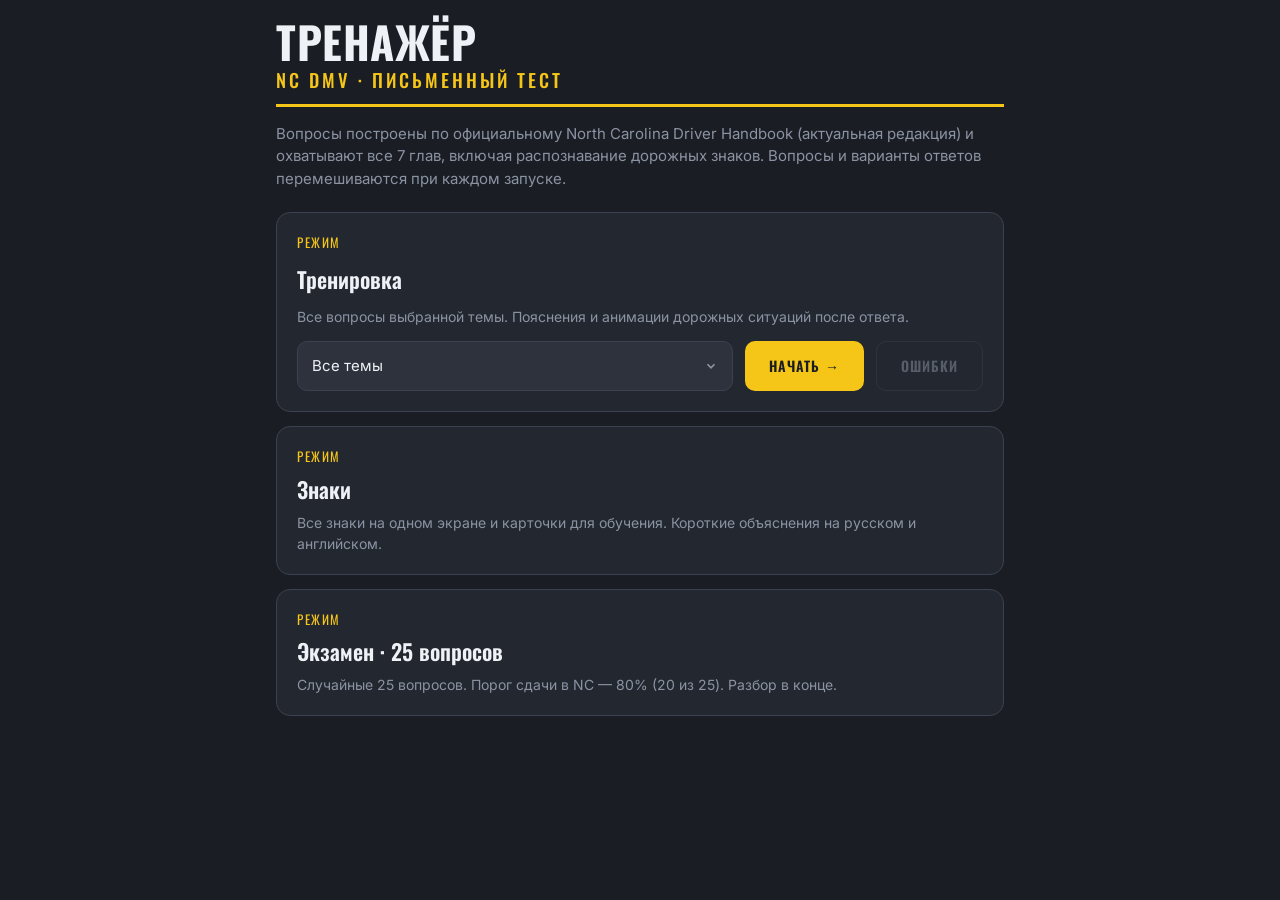
==== commit b1f1b2c0: "Show animated road situations in practice and result explanations" ====
--- a/index.html
+++ b/index.html
@@ -4,6 +4,7 @@
 <meta charset="UTF-8">
 <meta name="viewport" content="width=device-width, initial-scale=1.0">
 <title>NC DMV — Тренажёр письменного теста</title>
+<link rel="stylesheet" href="road-scenes.css">
 <link rel="preconnect" href="https://fonts.googleapis.com">
 <link rel="preconnect" href="https://fonts.gstatic.com" crossorigin>
 <link href="https://fonts.googleapis.com/css2?family=Oswald:wght@400;500;600;700&family=Inter:wght@400;500;600;700&display=swap" rel="stylesheet">
@@ -314,7 +315,7 @@
       <div class="mode mode--practice">
         <span class="tag">Режим</span>
         <span class="name">Тренировка</span>
-        <span class="desc">Все вопросы выбранной темы. Разбор и объяснение сразу после ответа.</span>
+        <span class="desc">Все вопросы выбранной темы. Пояснения и анимации дорожных ситуаций после ответа.</span>
         <div class="practice-row">
           <select id="cat"><option value="__all">Все темы</option></select>
           <button class="mode-start" data-mode="practice">Начать →</button>
@@ -2237,6 +2238,8 @@
 
 
 </script>
+<script src="road-scenarios.js"></script>
+<script src="road-scenes.js"></script>
 <script>
 (function(){
   "use strict";
@@ -2398,6 +2401,7 @@
 
   // ---- screen control ----
   function show(sec){
+    if(window.RoadScenes) RoadScenes.stopAll();
     [elStart, elQuiz, elResults, elSignCatalog, elSignDetail].forEach(s=>s.classList.add("hide"));
     sec.classList.remove("hide");
     replayAnim(sec, "screen-in");
@@ -2424,6 +2428,7 @@
     const copy = signCopy(q);
     appendText(parent, copy.shortRu || q.exp, "ru");
     if(copy.shortEn) appendText(parent, copy.shortEn, "en", "exp-en");
+    if(window.RoadScenes) RoadScenes.mount(parent, q);
   }
   function revealExplanation(q){
     renderExplanation(elExpText, q);
@@ -2553,6 +2558,7 @@
 
   // ---- render current question ----
   function render(){
+    if(window.RoadScenes) RoadScenes.stopAll();
     answered = false;
     persistSession();   // снимок места в пуле (до ответа на текущий вопрос)
     const q = deck[idx];
@@ -2766,7 +2772,7 @@
       h += `<div class="ra ${ok ? "youok" : "youno"}"><span class="t2">Ваш ответ:</span><span>${esc(you)}</span></div>`;
       if(!ok) h += `<div class="ra right"><span class="t2">Правильный:</span><span>${esc(q.opts[q.a])}</span></div>`;
       it.innerHTML = h;
-      if(signCopy(q).shortRu){
+      if(signCopy(q).shortRu || window.ROAD_SCENARIOS?.some(s=>s.question===q.q)){
         const explanation = document.createElement("div"); explanation.className = "exp show";
         renderExplanation(explanation, q); it.appendChild(explanation);
       }
--- a/road-scenes.css
+++ b/road-scenes.css
@@ -0,0 +1,21 @@
+.road-demo{margin-top:18px;padding-top:16px;border-top:1px solid var(--line)}
+.road-demo-toggle{width:100%;text-align:left;letter-spacing:.5px;padding:12px 14px;color:var(--yellow);white-space:normal}
+.road-demo-body{margin-top:12px}
+.road-demo-body[hidden]{display:none}
+.road-demo h3{font-family:'Oswald',sans-serif;font-weight:500;font-size:19px;margin-bottom:10px;color:var(--whiteline)}
+.road-demo svg{display:block;width:100%;height:auto;border-radius:10px;background:#23352f;overflow:hidden}
+.road-demo .rd-road{fill:#424956}
+.road-demo .rd-edge{fill:none;stroke:#eef1f5;stroke-width:3}
+.road-demo .rd-white{fill:none;stroke:#eef1f5;stroke-width:2;stroke-dasharray:14 12}
+.road-demo .rd-yellow{fill:none;stroke:#f5c518;stroke-width:3}
+.road-demo .rd-label{font:var(--rd-svg-font,19px) 'Inter',sans-serif;fill:#eef1f5;paint-order:stroke;stroke:#1a1d23;stroke-width:5;stroke-linejoin:round}
+.road-demo .rd-legend{display:flex;flex-wrap:wrap;gap:6px 16px;margin-top:8px;font-size:12px;color:var(--whiteline)}
+.road-demo .rd-legend span{display:inline-flex;align-items:center;gap:6px}
+.road-demo .rd-legend i{display:inline-block;width:12px;height:8px;border-radius:2px}
+.road-demo .rd-caption{min-height:4.5em;margin:12px 0 8px;color:var(--whiteline);font-size:14px;line-height:1.6}
+.road-demo .rd-controls{display:flex;flex-wrap:wrap;gap:8px;align-items:center}
+.road-demo .rd-controls button{min-height:44px;padding:9px 12px;font-size:13px}
+.road-demo .rd-step-count{color:var(--muted);font-size:13px;margin-left:auto}
+.road-demo .rd-seek{display:block;width:100%;accent-color:var(--yellow);margin-top:10px;min-height:32px}
+.road-demo .rd-note{font-size:12px;color:var(--muted);margin-top:5px}
+@media(max-width:400px){.road-demo .rd-controls{gap:6px}.road-demo .rd-controls button{flex:1 1 auto;padding:9px}.road-demo .rd-step-count{flex-basis:100%;margin:0;text-align:center}}
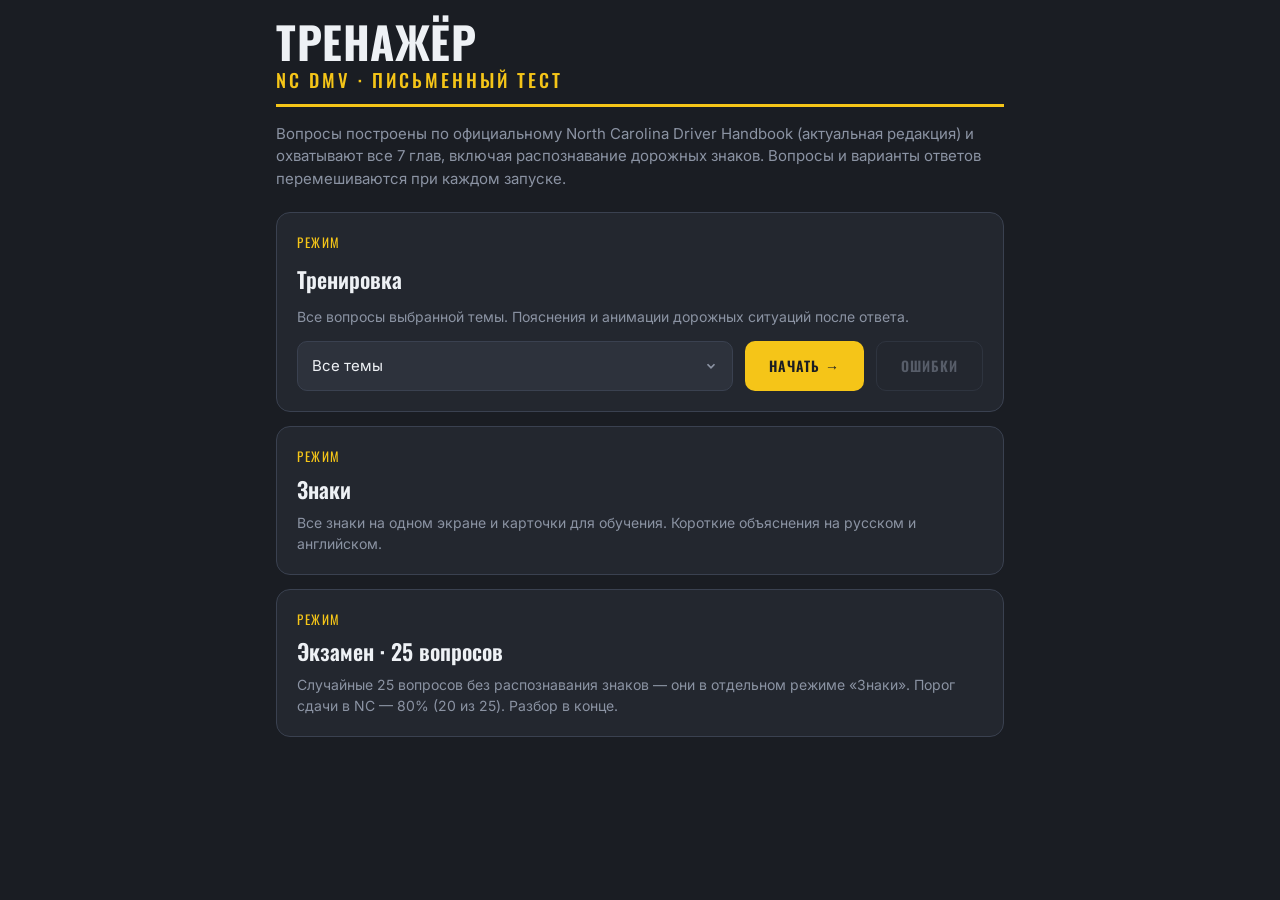
==== commit ad2ec43a: "Exclude road sign recognition questions from practice exams" ====
--- a/index.html
+++ b/index.html
@@ -4,7 +4,7 @@
 <meta charset="UTF-8">
 <meta name="viewport" content="width=device-width, initial-scale=1.0">
 <title>NC DMV — Тренажёр письменного теста</title>
-<link rel="stylesheet" href="road-scenes.css">
+<link rel="stylesheet" href="road-scenes.css?v=20261007.3">
 <link rel="preconnect" href="https://fonts.googleapis.com">
 <link rel="preconnect" href="https://fonts.gstatic.com" crossorigin>
 <link href="https://fonts.googleapis.com/css2?family=Oswald:wght@400;500;600;700&family=Inter:wght@400;500;600;700&display=swap" rel="stylesheet">
@@ -331,7 +331,7 @@
       <button class="mode" data-mode="exam">
         <span class="tag">Режим</span>
         <span class="name">Экзамен · 25 вопросов</span>
-        <span class="desc">Случайные 25 вопросов. Порог сдачи в NC — 80% (20 из 25). Разбор в конце.</span>
+        <span class="desc">Случайные 25 вопросов без распознавания знаков — они в отдельном режиме «Знаки». Порог сдачи в NC — 80% (20 из 25). Разбор в конце.</span>
       </button>
     </div>
   </section>
@@ -948,7 +948,7 @@
 opts:[`Попытаться завести`,`Немедленно выйти и уйти от ТС и путей`,`Толкать машину`,`Ждать в машине`], a:1,
 exp:`Если ТС заглохло на путях — немедленно выйдите, уйдите от авто и рельсов, затем сообщите по «синему знаку» — системе экстренного оповещения (ENS).`},
 
-{cat:`ЖД переезды`, q:`Что такое «синий знак» (Blue Sign) у ж/д переезда?`,
+{cat:`ЖД переезды`, signRecognition:true, q:`Что такое «синий знак» (Blue Sign) у ж/д переезда?`,
 opts:[`Знак ограничения скорости`,`Система экстренного оповещения (Emergency Notification System) — позволяет напрямую связаться с ж/д компанией`,`Реклама`,`Знак парковки`], a:1,
 exp:`Синий знак (Blue Sign) — система экстренного оповещения (Emergency Notification System): содержит идентификатор переезда и телефон ж/д компании для экстренной связи.`},
 
@@ -1064,27 +1064,27 @@
 opts:[`Только врачей`,`Лиц, оказывающих помощь на месте ДТП, от гражданской ответственности (кроме умысла/грубости)`,`Только полицию`,`Никого`], a:1,
 exp:`Закон защищает тех, кто останавливается и оказывает помощь на месте аварии, от гражданской ответственности — кроме умышленного вреда или грубого поведения.`},
 
-{cat:`Сигналы и знаки`, q:`Какую форму имеет знак STOP?`,
+{cat:`Сигналы и знаки`, signRecognition:true, q:`Какую форму имеет знак STOP?`,
 opts:[`Треугольник`,`Восьмиугольник (октагон)`,`Ромб`,`Круг`], a:1,
 exp:`Знак STOP — единственный восьмиугольный (октагон), белые буквы на красном фоне.`},
 
-{cat:`Сигналы и знаки`, q:`Какую форму имеет знак YIELD (уступи дорогу)?`,
+{cat:`Сигналы и знаки`, signRecognition:true, q:`Какую форму имеет знак YIELD (уступи дорогу)?`,
 opts:[`Восьмиугольник`,`Треугольник вершиной вниз`,`Квадрат`,`Пятиугольник`], a:1,
 exp:`Знак YIELD — треугольник вершиной вниз, красно-белый.`},
 
-{cat:`Сигналы и знаки`, q:`Что означает пятиугольный (пентагон) знак?`,
+{cat:`Сигналы и знаки`, signRecognition:true, q:`Что означает пятиугольный (пентагон) знак?`,
 opts:[`Зона отдыха`,`Школьная зона или школьный переход`,`Больница`,`Запрет обгона`], a:1,
 exp:`Пятиугольный знак предупреждает о школьной зоне или школьном переходе.`},
 
-{cat:`Сигналы и знаки`, q:`Что означают ромбовидные (diamond) знаки чёрным по жёлтому?`,
+{cat:`Сигналы и знаки`, signRecognition:true, q:`Что означают ромбовидные (diamond) знаки чёрным по жёлтому?`,
 opts:[`Запреты`,`Предупреждение/осторожность`,`Указатели направлений`,`Зоны работ`], a:1,
 exp:`Ромбовидные знаки — предупреждающие (caution/warning). Чёрным по оранжевому — зоны строительства/обслуживания.`},
 
-{cat:`Сигналы и знаки`, q:`Что означают ромбовидные знаки чёрным по оранжевому?`,
+{cat:`Сигналы и знаки`, signRecognition:true, q:`Что означают ромбовидные знаки чёрным по оранжевому?`,
 opts:[`Школьную зону`,`Зоны строительства или обслуживания`,`Больницу`,`Платную дорогу`], a:1,
 exp:`Чёрные надписи на оранжевом фоне предупреждают о зонах строительства или дорожных работ.`},
 
-{cat:`Сигналы и знаки`, q:`Что означает жёлтый круглый знак с чёрным крестом и буквами «RR»?`,
+{cat:`Сигналы и знаки`, signRecognition:true, q:`Что означает жёлтый круглый знак с чёрным крестом и буквами «RR»?`,
 opts:[`Зону отдыха`,`Предупреждение о ж/д переезде впереди`,`Запрет разворота`,`Больницу`], a:1,
 exp:`Круглый жёлтый знак с крестом и «RR» — заблаговременное предупреждение о ж/д переезде.`},
 
@@ -1128,7 +1128,7 @@
 opts:[`Восток–запад`,`Север–юг`,`По кругу`,`Случайно`], a:1,
 exp:`Нечётные шоссе обычно идут с севера на юг, чётные — с востока на запад.`},
 
-{cat:`Сигналы и знаки`, q:`Какого цвета знаки, указывающие на больницу, пост дорожного патруля (Highway Patrol) или телефон?`,
+{cat:`Сигналы и знаки`, signRecognition:true, q:`Какого цвета знаки, указывающие на больницу, пост дорожного патруля (Highway Patrol) или телефон?`,
 opts:[`Зелёные`,`Синие с белым`,`Оранжевые`,`Жёлтые`], a:1,
 exp:`Знаки услуг (больница, пост патруля, телефон) — синие с белым.`},
 
@@ -2238,8 +2238,8 @@
 
 
 </script>
-<script src="road-scenarios.js"></script>
-<script src="road-scenes.js"></script>
+<script src="road-scenarios.js?v=20261007.3"></script>
+<script src="road-scenes.js?v=20261007.3"></script>
 <script>
 (function(){
   "use strict";
@@ -2249,6 +2249,8 @@
   const elStart = $("start"), elQuiz = $("quiz"), elResults = $("results");
   const elSignCatalog = $("signCatalog"), elSignGrid = $("signGrid"), elSignDetail = $("signDetail");
   const SIGN_QUESTIONS = QUESTIONS.filter(q=>q.cat.startsWith("Знаки:"));
+  const EXAM_QUESTIONS = QUESTIONS.filter(q=>!q.cat.startsWith("Знаки:") && !q.signRecognition);
+  const EXAM_QUESTION_TEXTS = new Set(EXAM_QUESTIONS.map(q=>q.q));
   const SIGN_BY_IMAGE = new Map(SIGN_QUESTIONS.map(q=>[q.img,q]));
   const elHandbookOnly = $("handbookOnly"), elSignCount = $("signCount");
   const SIGN_FILTER_KEY = "ncdmv_handbook_only_v1";
@@ -2296,6 +2298,11 @@
   }
   function getSession(type, cat){
     const s = loadSessions()[sessionKey(type, cat)];
+    // Discard legacy exams containing signs so they cannot bypass the new pool.
+    if(type === "exam" && Array.isArray(s?.deck) && s.deck.some(q=>!EXAM_QUESTION_TEXTS.has(q.q))){
+      clearSession(type, cat);
+      return null;
+    }
     return (s && Array.isArray(s.deck) && s.idx > 0 && s.idx < s.deck.length) ? s : null;
   }
 
@@ -2537,7 +2544,7 @@
     mode = onlyWrong ? "practice" : m;   // «работа над ошибками» идёт как тренировка
     let pool;
     if(m === "exam"){
-      pool = shuffle(QUESTIONS).slice(0, Math.min(EXAM_N, QUESTIONS.length));
+      pool = shuffle(EXAM_QUESTIONS).slice(0, Math.min(EXAM_N, EXAM_QUESTIONS.length));
     } else if(m === "flash"){
       pool = shuffle(signPool());
     } else {
--- a/road-scenes.css
+++ b/road-scenes.css
@@ -1,21 +1,34 @@
 .road-demo{margin-top:18px;padding-top:16px;border-top:1px solid var(--line)}
 .road-demo-toggle{width:100%;text-align:left;letter-spacing:.5px;padding:12px 14px;color:var(--yellow);white-space:normal}
-.road-demo-body{margin-top:12px}
+.road-demo-body{margin-top:14px;padding:16px;border:1px solid #465260;border-radius:16px;background:linear-gradient(155deg,#303b48,#222b35);box-shadow:0 12px 28px #0b111a30,inset 0 1px 0 #ffffff0b}
 .road-demo-body[hidden]{display:none}
 .road-demo h3{font-family:'Oswald',sans-serif;font-weight:500;font-size:19px;margin-bottom:10px;color:var(--whiteline)}
-.road-demo svg{display:block;width:100%;height:auto;border-radius:10px;background:#23352f;overflow:hidden}
+.road-demo svg{display:block;width:100%;height:auto;border-radius:12px;background:#23352f;overflow:hidden;border:1px solid #78918944;box-shadow:0 5px 12px #0b151b66,inset 0 1px 0 #ffffff22}
 .road-demo .rd-road{fill:#424956}
-.road-demo .rd-edge{fill:none;stroke:#eef1f5;stroke-width:3}
-.road-demo .rd-white{fill:none;stroke:#eef1f5;stroke-width:2;stroke-dasharray:14 12}
-.road-demo .rd-yellow{fill:none;stroke:#f5c518;stroke-width:3}
+.road-demo .rd-edge{fill:none;stroke:#e1e7df;stroke-width:3}
+.road-demo .rd-white{fill:none;stroke:#dce4e8;stroke-width:2;stroke-dasharray:14 12}
+.road-demo .rd-yellow{fill:none;stroke:#f4cf60;stroke-width:3}
+.road-demo .rd-bumper{fill:none;stroke:#e0eaf0;stroke-opacity:.65;stroke-width:1}
+.road-demo .rd-panel{fill:none;stroke:#152d3b;stroke-opacity:.23;stroke-width:1}
+.road-demo .rd-route{opacity:.8}
+.road-demo .rd-actor-halo{pointer-events:none}
+.road-demo .rd-tag-text{font:600 var(--rd-svg-font,19px) 'Inter',sans-serif;fill:#f5f8fa}
+.road-demo .rd-sign-text{font:700 calc(var(--rd-svg-font,19px)*.63) 'Inter',sans-serif;letter-spacing:-.5px}
 .road-demo .rd-label{font:var(--rd-svg-font,19px) 'Inter',sans-serif;fill:#eef1f5;paint-order:stroke;stroke:#1a1d23;stroke-width:5;stroke-linejoin:round}
-.road-demo .rd-legend{display:flex;flex-wrap:wrap;gap:6px 16px;margin-top:8px;font-size:12px;color:var(--whiteline)}
-.road-demo .rd-legend span{display:inline-flex;align-items:center;gap:6px}
-.road-demo .rd-legend i{display:inline-block;width:12px;height:8px;border-radius:2px}
-.road-demo .rd-caption{min-height:4.5em;margin:12px 0 8px;color:var(--whiteline);font-size:14px;line-height:1.6}
+.road-demo .rd-legend{display:flex;flex-wrap:wrap;gap:7px;margin-top:12px;font-size:12px;color:var(--whiteline)}
+.road-demo .rd-legend span{display:inline-flex;align-items:center;gap:7px;padding:5px 9px;border:1px solid #6371814d;border-radius:7px;background:#18232d66}
+.road-demo .rd-legend span.is-moving{border-color:var(--actor-color);background:#18232dcc;box-shadow:inset 0 -2px 0 var(--actor-color)}
+.road-demo .rd-legend i{display:inline-block;width:14px;height:9px;border-radius:3px;box-shadow:inset 0 1px 1px #ffffff90,0 2px 3px #0006}
+.road-demo .rd-guide-toggle{display:flex;align-items:center;gap:8px;width:fit-content;min-height:44px;font-size:12px;color:#c7d3df;cursor:pointer}
+.road-demo .rd-guide-toggle input{width:17px;height:17px;accent-color:var(--yellow);cursor:pointer}
+.road-demo .rd-instruction{display:flex;align-items:flex-start;gap:12px;padding:13px;margin:4px 0 14px;border:1px solid #f5c51836;border-radius:10px;background:linear-gradient(110deg,#f5c5180c,#101c2966)}
+.road-demo .rd-instruction-number{display:grid;place-items:center;flex:0 0 27px;height:27px;border:1px solid #f5c51888;border-radius:8px;background:#f5c5181a;color:#ffe284;font-size:14px;font-weight:700}
+.road-demo .rd-caption{min-height:3.2em;margin:0;color:#f0f4f8;font-size:14px;line-height:1.65}
 .road-demo .rd-controls{display:flex;flex-wrap:wrap;gap:8px;align-items:center}
-.road-demo .rd-controls button{min-height:44px;padding:9px 12px;font-size:13px}
+.road-demo .rd-controls button{min-height:44px;padding:9px 12px;font-size:13px;background:linear-gradient(#3a4654,#2c3744);border-color:#61708466;box-shadow:inset 0 1px 0 #ffffff0b,0 2px 3px #10172133}
+.road-demo .rd-controls button:first-child{color:#ffe389;border-color:#f5c51866;background:linear-gradient(#f5c51818,#f5c51808)}
 .road-demo .rd-step-count{color:var(--muted);font-size:13px;margin-left:auto}
-.road-demo .rd-seek{display:block;width:100%;accent-color:var(--yellow);margin-top:10px;min-height:32px}
+.road-demo .rd-seek{display:block;width:100%;accent-color:var(--yellow);margin-top:10px;min-height:32px;cursor:pointer}
 .road-demo .rd-note{font-size:12px;color:var(--muted);margin-top:5px}
+@media(max-width:480px){.road-demo-body{padding:10px;border-radius:12px}.road-demo h3{font-size:18px}.road-demo .rd-instruction{gap:9px;padding:10px}.road-demo .rd-legend{gap:5px}.road-demo .rd-legend span{padding:4px 7px}}
 @media(max-width:400px){.road-demo .rd-controls{gap:6px}.road-demo .rd-controls button{flex:1 1 auto;padding:9px}.road-demo .rd-step-count{flex-basis:100%;margin:0;text-align:center}}
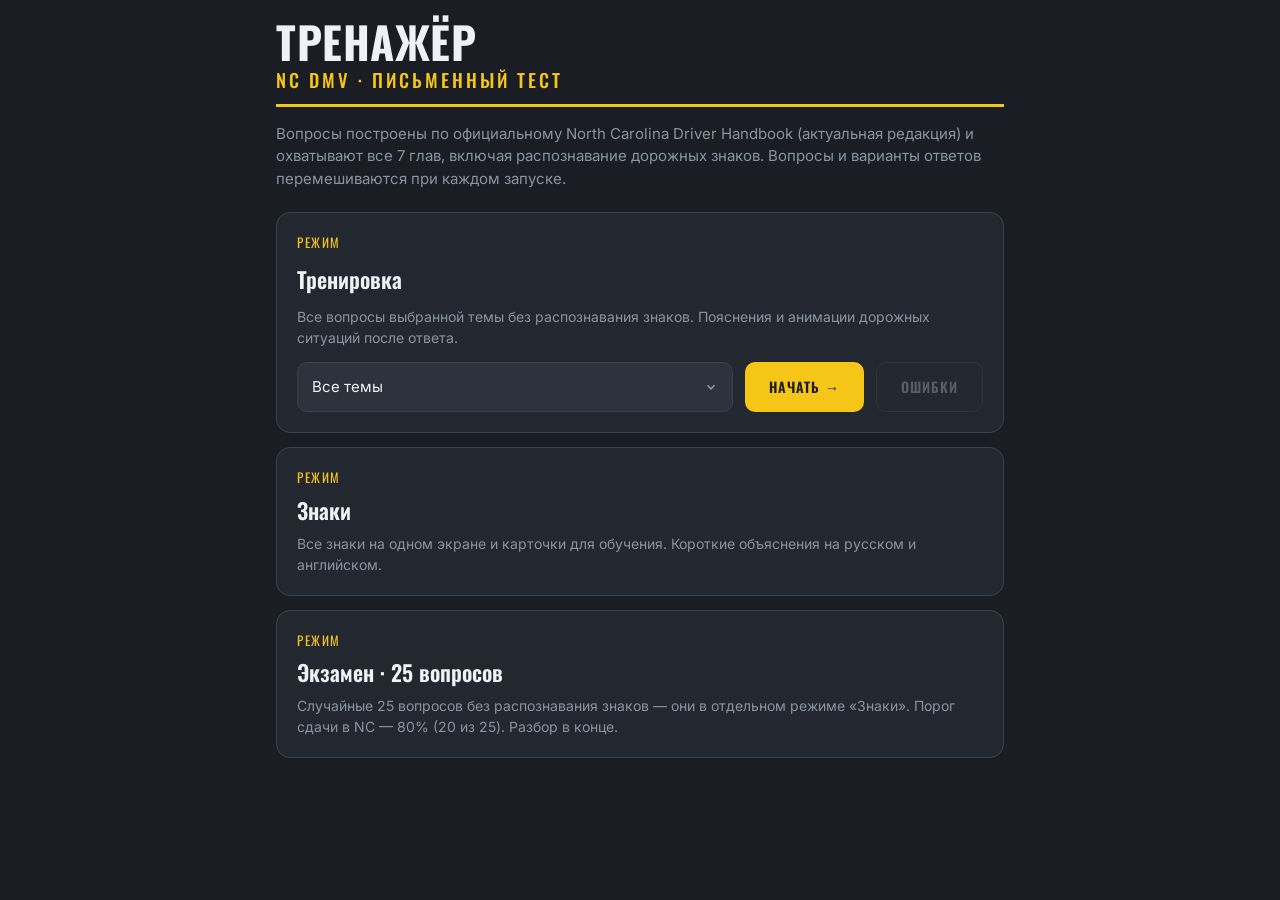
==== commit 14b0c6be: "Exclude sign recognition from training and mistake review" ====
--- a/index.html
+++ b/index.html
@@ -315,7 +315,7 @@
       <div class="mode mode--practice">
         <span class="tag">Режим</span>
         <span class="name">Тренировка</span>
-        <span class="desc">Все вопросы выбранной темы. Пояснения и анимации дорожных ситуаций после ответа.</span>
+        <span class="desc">Все вопросы выбранной темы без распознавания знаков. Пояснения и анимации дорожных ситуаций после ответа.</span>
         <div class="practice-row">
           <select id="cat"><option value="__all">Все темы</option></select>
           <button class="mode-start" data-mode="practice">Начать →</button>
@@ -2249,8 +2249,8 @@
   const elStart = $("start"), elQuiz = $("quiz"), elResults = $("results");
   const elSignCatalog = $("signCatalog"), elSignGrid = $("signGrid"), elSignDetail = $("signDetail");
   const SIGN_QUESTIONS = QUESTIONS.filter(q=>q.cat.startsWith("Знаки:"));
-  const EXAM_QUESTIONS = QUESTIONS.filter(q=>!q.cat.startsWith("Знаки:") && !q.signRecognition);
-  const EXAM_QUESTION_TEXTS = new Set(EXAM_QUESTIONS.map(q=>q.q));
+  const RULE_QUESTIONS = QUESTIONS.filter(q=>!q.cat.startsWith("Знаки:") && !q.signRecognition);
+  const RULE_QUESTION_TEXTS = new Set(RULE_QUESTIONS.map(q=>q.q));
   const SIGN_BY_IMAGE = new Map(SIGN_QUESTIONS.map(q=>[q.img,q]));
   const elHandbookOnly = $("handbookOnly"), elSignCount = $("signCount");
   const SIGN_FILTER_KEY = "ncdmv_handbook_only_v1";
@@ -2298,8 +2298,8 @@
   }
   function getSession(type, cat){
     const s = loadSessions()[sessionKey(type, cat)];
-    // Discard legacy exams containing signs so they cannot bypass the new pool.
-    if(type === "exam" && Array.isArray(s?.deck) && s.deck.some(q=>!EXAM_QUESTION_TEXTS.has(q.q))){
+    // Discard legacy runs containing signs so they cannot bypass the rules-only pool.
+    if(Array.isArray(s?.deck) && s.deck.some(q=>!RULE_QUESTION_TEXTS.has(q.q))){
       clearSession(type, cat);
       return null;
     }
@@ -2318,9 +2318,8 @@
   function markWrong(qtext){ const s = loadWrong(); if(!s.has(qtext)){ s.add(qtext); saveWrong(s); } }
   function unmarkWrong(qtext){ const s = loadWrong(); if(s.delete(qtext)) saveWrong(s); }
   function poolForCat(c){
-    if(c === "__all") return QUESTIONS;
-    if(c === "__signs") return QUESTIONS.filter(q=>q.cat.startsWith("Знаки:"));
-    return QUESTIONS.filter(q=>q.cat === c);
+    if(c === "__all") return RULE_QUESTIONS;
+    return RULE_QUESTIONS.filter(q=>q.cat === c);
   }
   function countMistakes(){
     const wrong = loadWrong();
@@ -2394,14 +2393,10 @@
 
   // ---- populate categories ----
   (function fillCats(){
-    const cats = [...new Set(QUESTIONS.map(q=>q.cat))];
-    const signCats = cats.filter(c=>c.startsWith("Знаки:"));
-    const order = cats.filter(c=>!c.startsWith("Знаки:"));
-    if(signCats.length) order.push("__signs", ...signCats);
-    order.forEach(c=>{
+    const cats = [...new Set(RULE_QUESTIONS.map(q=>q.cat))];
+    cats.forEach(c=>{
       const o = document.createElement("option");
-      if(c === "__signs"){ o.value = "__signs"; o.textContent = "Все знаки"; }
-      else { o.value = c; o.textContent = c; }
+      o.value = c; o.textContent = c;
       elCat.appendChild(o);
     });
   })();
@@ -2544,7 +2539,7 @@
     mode = onlyWrong ? "practice" : m;   // «работа над ошибками» идёт как тренировка
     let pool;
     if(m === "exam"){
-      pool = shuffle(EXAM_QUESTIONS).slice(0, Math.min(EXAM_N, EXAM_QUESTIONS.length));
+      pool = shuffle(RULE_QUESTIONS).slice(0, Math.min(EXAM_N, RULE_QUESTIONS.length));
     } else if(m === "flash"){
       pool = shuffle(signPool());
     } else {
